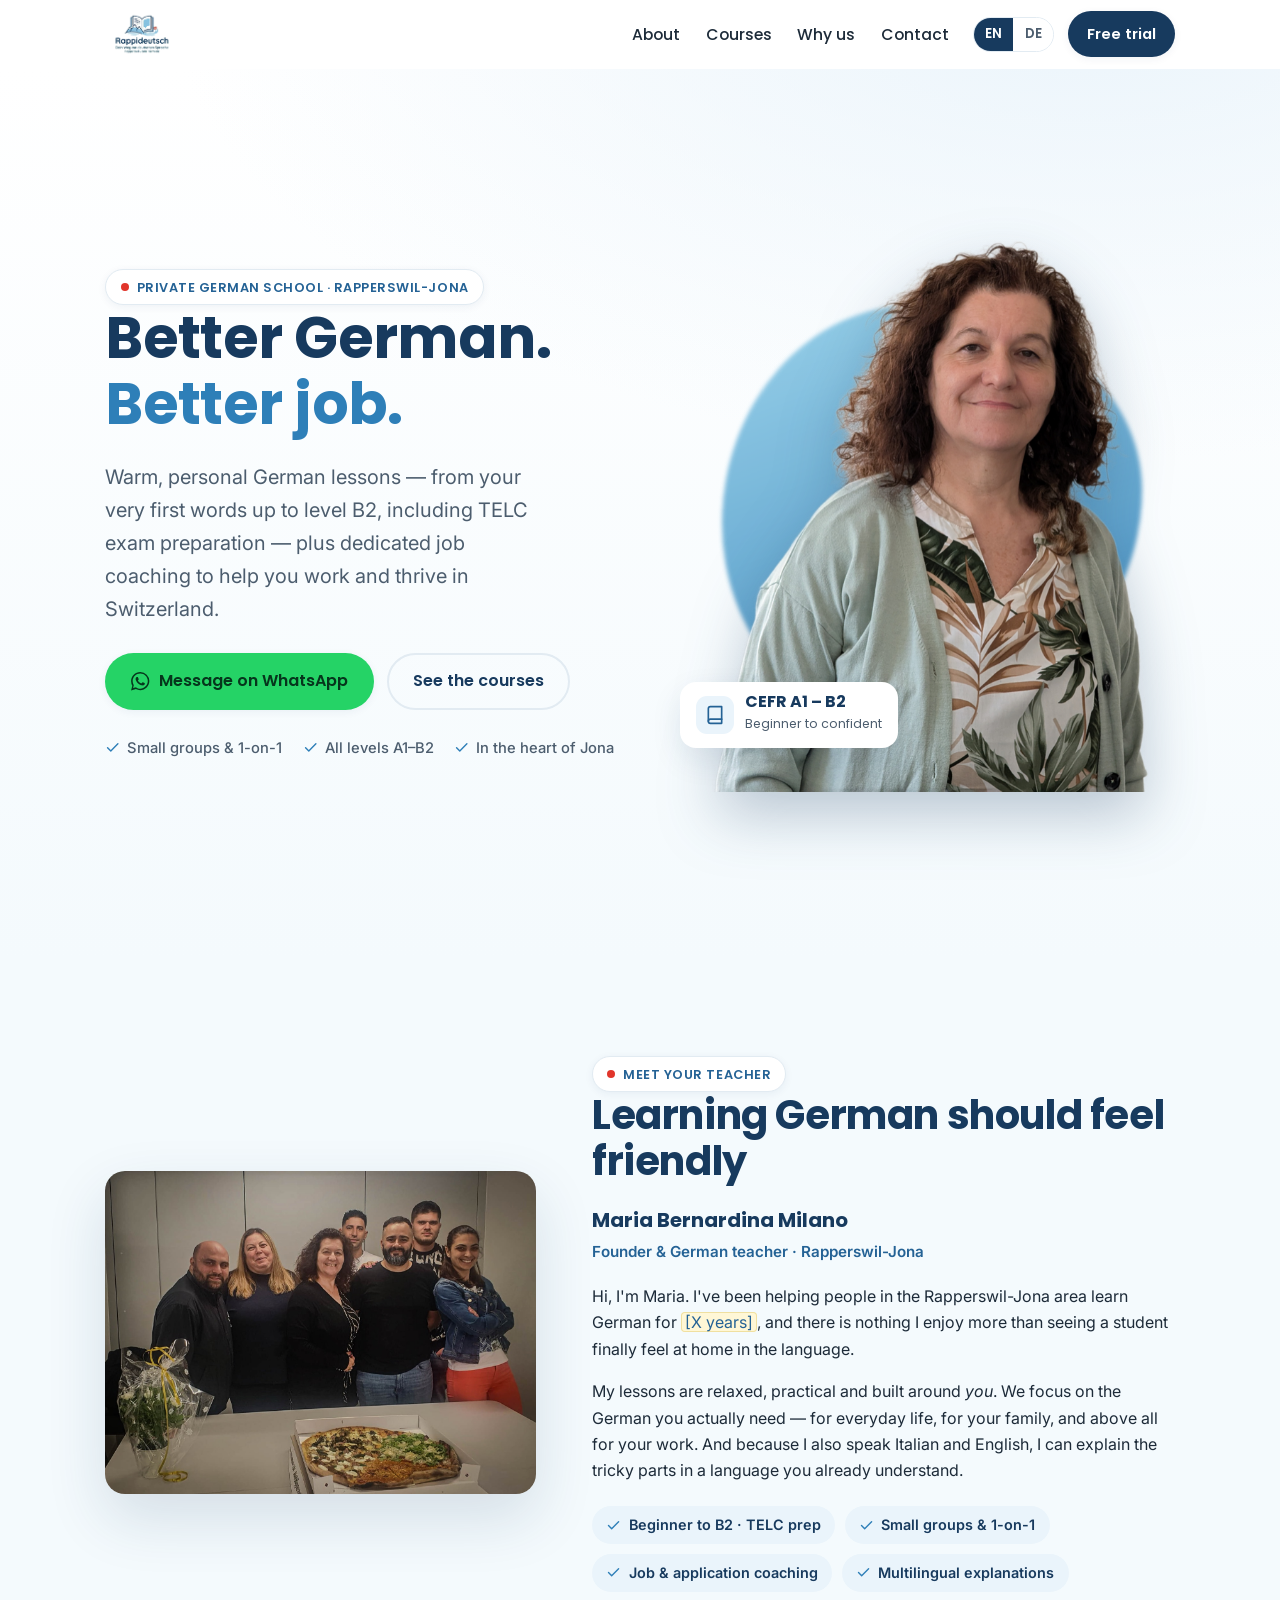
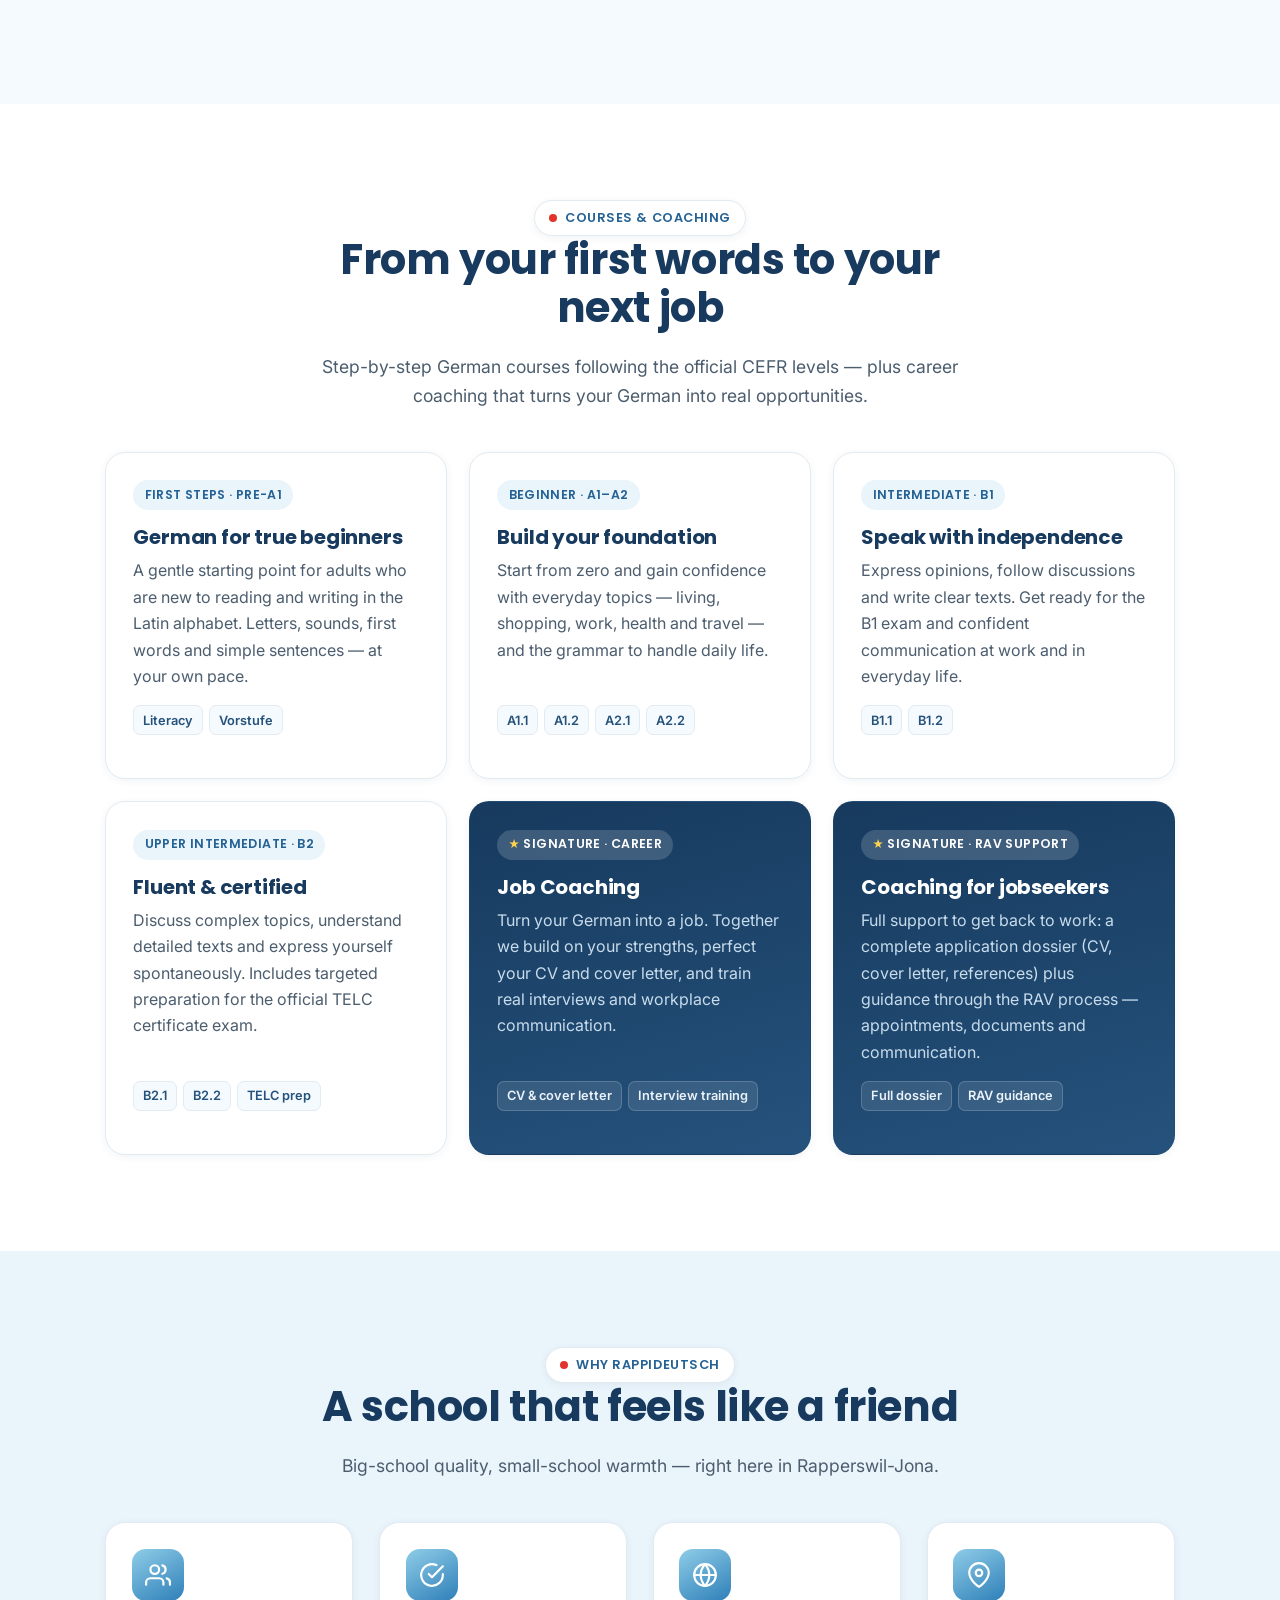
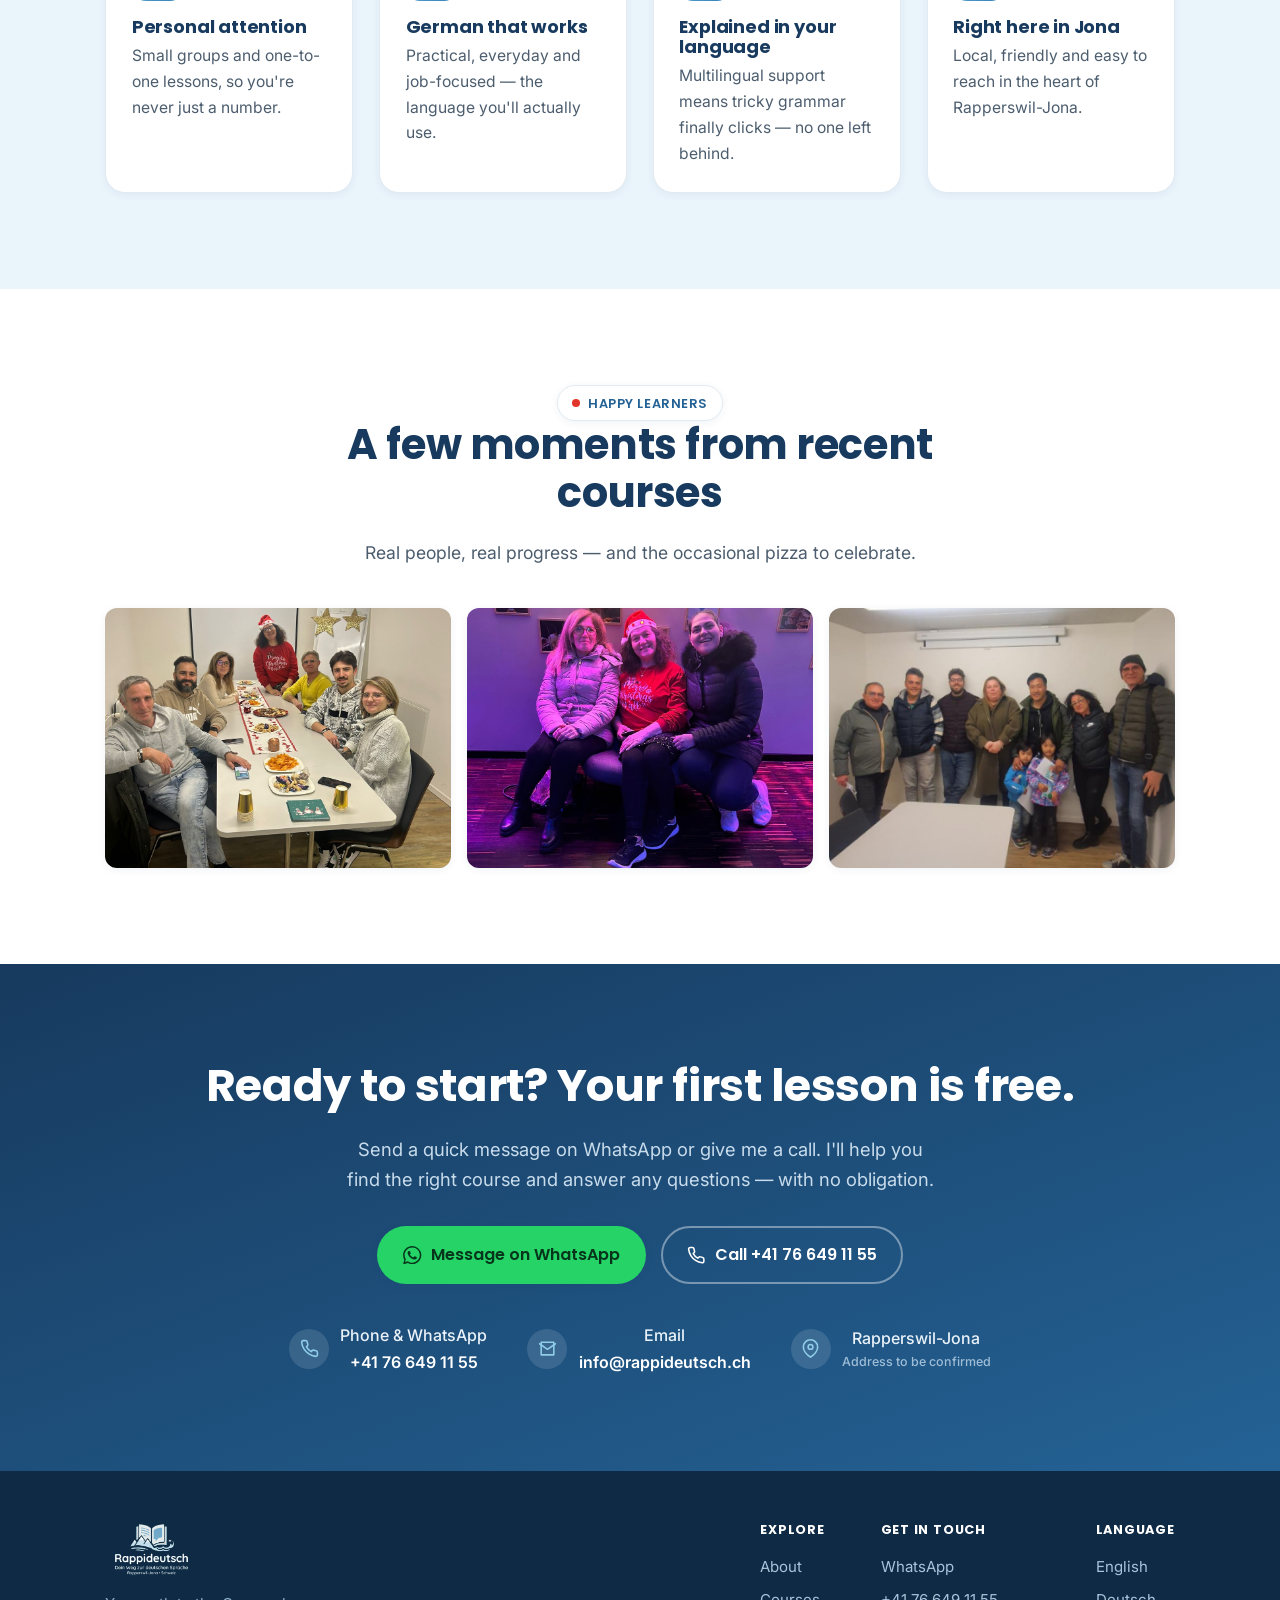
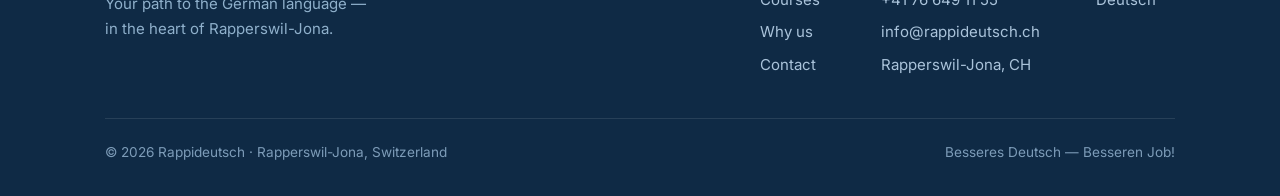
==== docs/index.html @ 3a6727c2 "Repoint to renamed repo: og:image + docs use rappideutsch path Repo renamed hydrantus/rappjdeutsch -" ====
<!DOCTYPE html>
<html lang="en">
<head>
  <meta charset="UTF-8" />
  <meta name="viewport" content="width=device-width, initial-scale=1.0" />
  <title>Rappideutsch — Private German School in Rapperswil-Jona</title>
  <meta name="description" content="Friendly, personal German lessons in Rapperswil-Jona, from beginner to B2 incl. TELC exam preparation — plus job coaching to help you work and thrive in Switzerland. Book a free trial lesson." />

  <link rel="icon" href="assets/img/favicon.svg" type="image/svg+xml" />
  <link rel="alternate" hreflang="en" href="./" />
  <link rel="alternate" hreflang="de" href="de/" />

  <!-- Open Graph -->
  <meta property="og:title" content="Rappideutsch — Private German School in Rapperswil-Jona" />
  <meta property="og:description" content="Better German. Better job. Friendly German lessons & job coaching in Rapperswil-Jona." />
  <meta property="og:image" content="https://hydrantus.github.io/rappideutsch/assets/img/logo-og.jpg" />
  <meta property="og:type" content="website" />

  <!-- Fonts -->
  <link rel="preconnect" href="https://fonts.googleapis.com" />
  <link rel="preconnect" href="https://fonts.gstatic.com" crossorigin />
  <link href="https://fonts.googleapis.com/css2?family=Poppins:wght@500;600;700&family=Inter:wght@400;500;600&display=swap" rel="stylesheet" />

  <link rel="stylesheet" href="assets/styles.css" />
</head>
<body>

  <!-- ============ HEADER ============ -->
  <header class="site-header">
    <nav class="nav wrap" aria-label="Main">
      <a class="brand" href="./" aria-label="Rappideutsch home">
        <img src="assets/img/logo.png" alt="Rappideutsch" />
      </a>

      <ul class="nav-links" id="nav-links">
        <li><a href="#about">About</a></li>
        <li><a href="#courses">Courses</a></li>
        <li><a href="#why">Why us</a></li>
        <li><a href="#contact">Contact</a></li>
      </ul>

      <div class="nav-actions">
        <div class="lang-switch" aria-label="Language">
          <a href="./" class="active" aria-current="page">EN</a>
          <a href="de/">DE</a>
        </div>
        <a class="btn btn-primary btn-sm nav-cta" href="https://wa.me/41766491155?text=Hello%20Maria%2C%20I%27d%20like%20to%20learn%20more%20about%20your%20German%20courses." target="_blank" rel="noopener">Free trial</a>
        <button class="nav-toggle" aria-label="Open menu" aria-expanded="false" aria-controls="nav-links">
          <span></span><span></span><span></span>
        </button>
      </div>
    </nav>
  </header>

  <main>
    <!-- ============ HERO ============ -->
    <section class="hero" id="top">
      <div class="wrap hero-grid">
        <div class="hero-copy">
          <span class="eyebrow"><span class="dot"></span> Private German School · Rapperswil-Jona</span>
          <h1>Better German.<br /><span class="accent">Better job.</span></h1>
          <p class="hero-lead">Warm, personal German lessons — from your very first words up to level B2, including TELC exam preparation — plus dedicated job coaching to help you work and thrive in Switzerland.</p>
          <div class="hero-cta">
            <a class="btn btn-whatsapp" href="https://wa.me/41766491155?text=Hello%20Maria%2C%20I%27d%20like%20to%20learn%20more%20about%20your%20German%20courses." target="_blank" rel="noopener">
              <svg viewBox="0 0 24 24" fill="currentColor" aria-hidden="true"><path d="M.057 24l1.687-6.163a11.867 11.867 0 01-1.587-5.946C.16 5.335 5.495 0 12.05 0a11.82 11.82 0 018.413 3.488 11.82 11.82 0 013.48 8.414c-.003 6.557-5.338 11.892-11.893 11.892a11.9 11.9 0 01-5.688-1.448L.057 24zm6.597-3.807c1.676.995 3.276 1.591 5.392 1.592 5.448 0 9.886-4.434 9.889-9.885.002-5.462-4.415-9.89-9.881-9.892-5.452 0-9.887 4.434-9.889 9.884a9.86 9.86 0 001.51 5.26l-.999 3.648 3.978-1.044zm11.387-5.464c-.074-.124-.272-.198-.57-.347-.297-.149-1.758-.868-2.031-.967-.272-.099-.47-.149-.669.149-.198.297-.768.967-.941 1.165-.173.198-.347.223-.644.074-.297-.149-1.255-.462-2.39-1.475-.883-.788-1.48-1.761-1.653-2.059-.173-.297-.018-.458.13-.606.134-.133.297-.347.446-.521.151-.172.2-.296.3-.495.099-.198.05-.372-.025-.521-.075-.148-.669-1.611-.916-2.206-.242-.579-.487-.501-.669-.51l-.57-.01c-.198 0-.52.074-.792.372s-1.04 1.017-1.04 2.479 1.065 2.876 1.213 3.074c.149.198 2.096 3.2 5.077 4.487.71.306 1.263.489 1.694.626.712.226 1.36.194 1.872.118.571-.085 1.758-.719 2.006-1.413.248-.695.248-1.29.173-1.414z"/></svg>
              Message on WhatsApp
            </a>
            <a class="btn btn-outline" href="#courses">See the courses</a>
          </div>
          <div class="hero-trust">
            <span><svg viewBox="0 0 24 24" fill="none" stroke="currentColor" stroke-width="2.2" stroke-linecap="round" stroke-linejoin="round"><path d="M20 6L9 17l-5-5"/></svg> Small groups &amp; 1-on-1</span>
            <span><svg viewBox="0 0 24 24" fill="none" stroke="currentColor" stroke-width="2.2" stroke-linecap="round" stroke-linejoin="round"><path d="M20 6L9 17l-5-5"/></svg> All levels A1–B2</span>
            <span><svg viewBox="0 0 24 24" fill="none" stroke="currentColor" stroke-width="2.2" stroke-linecap="round" stroke-linejoin="round"><path d="M20 6L9 17l-5-5"/></svg> In the heart of Jona</span>
          </div>
        </div>

        <div class="hero-visual">
          <div class="hero-blob" aria-hidden="true"></div>
          <img class="hero-photo" src="assets/img/teacher.png" alt="Maria, your German teacher at Rappideutsch" width="440" />
          <div class="hero-badge">
            <span class="badge-icon">
              <svg viewBox="0 0 24 24" fill="none" stroke="currentColor" stroke-width="2" stroke-linecap="round" stroke-linejoin="round"><path d="M4 19.5A2.5 2.5 0 016.5 17H20"/><path d="M6.5 2H20v20H6.5A2.5 2.5 0 014 19.5v-15A2.5 2.5 0 016.5 2z"/></svg>
            </span>
            <span>
              <b>CEFR A1 – B2</b>
              <small>Beginner to confident</small>
            </span>
          </div>
        </div>
      </div>
    </section>

    <!-- ============ ABOUT ============ -->
    <section class="section-tint" id="about">
      <div class="wrap about-grid">
        <div class="about-photo">
          <img src="assets/img/group2.jpg" alt="Maria with one of her recent German classes" loading="lazy" />
        </div>
        <div class="about-copy">
          <span class="eyebrow"><span class="dot"></span> Meet your teacher</span>
          <h2>Learning German should feel friendly</h2>
          <p class="teacher-name">Maria Bernardina Milano</p>
          <p class="teacher-role">Founder &amp; German teacher · Rapperswil-Jona</p>
          <p>Hi, I'm Maria. I've been helping people in the Rapperswil-Jona area learn German for <span class="placeholder">[X years]</span>, and there is nothing I enjoy more than seeing a student finally feel at home in the language.</p>
          <p>My lessons are relaxed, practical and built around <em>you</em>. We focus on the German you actually need — for everyday life, for your family, and above all for your work. And because I also speak Italian and English, I can explain the tricky parts in a language you already understand.</p>
          <ul class="chips">
            <li><svg viewBox="0 0 24 24" fill="none" stroke="currentColor" stroke-width="2.2" stroke-linecap="round" stroke-linejoin="round"><path d="M20 6L9 17l-5-5"/></svg> Beginner to B2 · TELC prep</li>
            <li><svg viewBox="0 0 24 24" fill="none" stroke="currentColor" stroke-width="2.2" stroke-linecap="round" stroke-linejoin="round"><path d="M20 6L9 17l-5-5"/></svg> Small groups &amp; 1-on-1</li>
            <li><svg viewBox="0 0 24 24" fill="none" stroke="currentColor" stroke-width="2.2" stroke-linecap="round" stroke-linejoin="round"><path d="M20 6L9 17l-5-5"/></svg> Job &amp; application coaching</li>
            <li><svg viewBox="0 0 24 24" fill="none" stroke="currentColor" stroke-width="2.2" stroke-linecap="round" stroke-linejoin="round"><path d="M20 6L9 17l-5-5"/></svg> Multilingual explanations</li>
          </ul>
        </div>
      </div>
    </section>

    <!-- ============ COURSES ============ -->
    <section id="courses">
      <div class="wrap">
        <div class="section-head center">
          <span class="eyebrow"><span class="dot"></span> Courses &amp; coaching</span>
          <h2>From your first words to your next job</h2>
          <p>Step-by-step German courses following the official CEFR levels — plus career coaching that turns your German into real opportunities.</p>
        </div>

        <div class="course-grid">
          <article class="course-card">
            <span class="level-tag">First steps · Pre-A1</span>
            <h3>German for true beginners</h3>
            <p>A gentle starting point for adults who are new to reading and writing in the Latin alphabet. Letters, sounds, first words and simple sentences — at your own pace.</p>
            <ul class="steps"><li>Literacy</li><li>Vorstufe</li></ul>
          </article>

          <article class="course-card">
            <span class="level-tag">Beginner · A1–A2</span>
            <h3>Build your foundation</h3>
            <p>Start from zero and gain confidence with everyday topics — living, shopping, work, health and travel — and the grammar to handle daily life.</p>
            <ul class="steps"><li>A1.1</li><li>A1.2</li><li>A2.1</li><li>A2.2</li></ul>
          </article>

          <article class="course-card">
            <span class="level-tag">Intermediate · B1</span>
            <h3>Speak with independence</h3>
            <p>Express opinions, follow discussions and write clear texts. Get ready for the B1 exam and confident communication at work and in everyday life.</p>
            <ul class="steps"><li>B1.1</li><li>B1.2</li></ul>
          </article>

          <article class="course-card">
            <span class="level-tag">Upper intermediate · B2</span>
            <h3>Fluent &amp; certified</h3>
            <p>Discuss complex topics, understand detailed texts and express yourself spontaneously. Includes targeted preparation for the official TELC certificate exam.</p>
            <ul class="steps"><li>B2.1</li><li>B2.2</li><li>TELC prep</li></ul>
          </article>

          <article class="course-card featured">
            <span class="level-tag"><span class="star">★</span> Signature · Career</span>
            <h3>Job Coaching</h3>
            <p>Turn your German into a job. Together we build on your strengths, perfect your CV and cover letter, and train real interviews and workplace communication.</p>
            <ul class="steps"><li>CV &amp; cover letter</li><li>Interview training</li></ul>
          </article>

          <article class="course-card featured">
            <span class="level-tag"><span class="star">★</span> Signature · RAV support</span>
            <h3>Coaching for jobseekers</h3>
            <p>Full support to get back to work: a complete application dossier (CV, cover letter, references) plus guidance through the RAV process — appointments, documents and communication.</p>
            <ul class="steps"><li>Full dossier</li><li>RAV guidance</li></ul>
          </article>
        </div>
      </div>
    </section>

    <!-- ============ WHY US ============ -->
    <section class="section-sky" id="why">
      <div class="wrap">
        <div class="section-head center">
          <span class="eyebrow"><span class="dot"></span> Why Rappideutsch</span>
          <h2>A school that feels like a friend</h2>
          <p>Big-school quality, small-school warmth — right here in Rapperswil-Jona.</p>
        </div>

        <div class="feature-grid">
          <div class="feature">
            <span class="ico"><svg viewBox="0 0 24 24" fill="none" stroke="currentColor" stroke-width="2" stroke-linecap="round" stroke-linejoin="round"><path d="M17 21v-2a4 4 0 00-4-4H5a4 4 0 00-4 4v2"/><circle cx="9" cy="7" r="4"/><path d="M23 21v-2a4 4 0 00-3-3.87M16 3.13a4 4 0 010 7.75"/></svg></span>
            <h3>Personal attention</h3>
            <p>Small groups and one-to-one lessons, so you're never just a number.</p>
          </div>
          <div class="feature">
            <span class="ico"><svg viewBox="0 0 24 24" fill="none" stroke="currentColor" stroke-width="2" stroke-linecap="round" stroke-linejoin="round"><path d="M22 11.08V12a10 10 0 11-5.93-9.14"/><path d="M22 4L12 14.01l-3-3"/></svg></span>
            <h3>German that works</h3>
            <p>Practical, everyday and job-focused — the language you'll actually use.</p>
          </div>
          <div class="feature">
            <span class="ico"><svg viewBox="0 0 24 24" fill="none" stroke="currentColor" stroke-width="2" stroke-linecap="round" stroke-linejoin="round"><circle cx="12" cy="12" r="10"/><path d="M2 12h20M12 2a15.3 15.3 0 014 10 15.3 15.3 0 01-4 10 15.3 15.3 0 01-4-10 15.3 15.3 0 014-10z"/></svg></span>
            <h3>Explained in your language</h3>
            <p>Multilingual support means tricky grammar finally clicks — no one left behind.</p>
          </div>
          <div class="feature">
            <span class="ico"><svg viewBox="0 0 24 24" fill="none" stroke="currentColor" stroke-width="2" stroke-linecap="round" stroke-linejoin="round"><path d="M21 10c0 7-9 13-9 13s-9-6-9-13a9 9 0 0118 0z"/><circle cx="12" cy="10" r="3"/></svg></span>
            <h3>Right here in Jona</h3>
            <p>Local, friendly and easy to reach in the heart of Rapperswil-Jona.</p>
          </div>
        </div>
      </div>
    </section>

    <!-- ============ GALLERY ============ -->
    <section id="gallery">
      <div class="wrap">
        <div class="section-head center">
          <span class="eyebrow"><span class="dot"></span> Happy learners</span>
          <h2>A few moments from recent courses</h2>
          <p>Real people, real progress — and the occasional pizza to celebrate.</p>
        </div>
        <div class="gallery">
          <figure><img src="assets/img/group4.jpg" alt="A German class celebrating together" loading="lazy" /></figure>
          <figure><img src="assets/img/group3.jpg" alt="Students during a German course" loading="lazy" /></figure>
          <figure><img src="assets/img/group1.jpg" alt="A Rappideutsch learner group" loading="lazy" /></figure>
        </div>
      </div>
    </section>

    <!-- ============ CONTACT / CTA ============ -->
    <section class="cta" id="contact">
      <div class="wrap">
        <h2>Ready to start? Your first lesson is free.</h2>
        <p class="cta-lead">Send a quick message on WhatsApp or give me a call. I'll help you find the right course and answer any questions — with no obligation.</p>
        <div class="cta-buttons">
          <a class="btn btn-whatsapp" href="https://wa.me/41766491155?text=Hello%20Maria%2C%20I%27d%20like%20to%20book%20a%20free%20trial%20German%20lesson." target="_blank" rel="noopener">
            <svg viewBox="0 0 24 24" fill="currentColor" aria-hidden="true"><path d="M.057 24l1.687-6.163a11.867 11.867 0 01-1.587-5.946C.16 5.335 5.495 0 12.05 0a11.82 11.82 0 018.413 3.488 11.82 11.82 0 013.48 8.414c-.003 6.557-5.338 11.892-11.893 11.892a11.9 11.9 0 01-5.688-1.448L.057 24zm6.597-3.807c1.676.995 3.276 1.591 5.392 1.592 5.448 0 9.886-4.434 9.889-9.885.002-5.462-4.415-9.89-9.881-9.892-5.452 0-9.887 4.434-9.889 9.884a9.86 9.86 0 001.51 5.26l-.999 3.648 3.978-1.044zm11.387-5.464c-.074-.124-.272-.198-.57-.347-.297-.149-1.758-.868-2.031-.967-.272-.099-.47-.149-.669.149-.198.297-.768.967-.941 1.165-.173.198-.347.223-.644.074-.297-.149-1.255-.462-2.39-1.475-.883-.788-1.48-1.761-1.653-2.059-.173-.297-.018-.458.13-.606.134-.133.297-.347.446-.521.151-.172.2-.296.3-.495.099-.198.05-.372-.025-.521-.075-.148-.669-1.611-.916-2.206-.242-.579-.487-.501-.669-.51l-.57-.01c-.198 0-.52.074-.792.372s-1.04 1.017-1.04 2.479 1.065 2.876 1.213 3.074c.149.198 2.096 3.2 5.077 4.487.71.306 1.263.489 1.694.626.712.226 1.36.194 1.872.118.571-.085 1.758-.719 2.006-1.413.248-.695.248-1.29.173-1.414z"/></svg>
            Message on WhatsApp
          </a>
          <a class="btn btn-outline" href="tel:+41766491155">
            <svg viewBox="0 0 24 24" fill="none" stroke="currentColor" stroke-width="2" stroke-linecap="round" stroke-linejoin="round" aria-hidden="true"><path d="M22 16.92v3a2 2 0 01-2.18 2 19.79 19.79 0 01-8.63-3.07 19.5 19.5 0 01-6-6 19.79 19.79 0 01-3.07-8.67A2 2 0 014.11 2h3a2 2 0 012 1.72c.127.96.36 1.903.7 2.81a2 2 0 01-.45 2.11L8.09 9.91a16 16 0 006 6l1.27-1.27a2 2 0 012.11-.45c.907.34 1.85.573 2.81.7A2 2 0 0122 16.92z"/></svg>
            Call +41 76 649 11 55
          </a>
        </div>
        <div class="contact-info">
          <span class="item">
            <span class="ico-c"><svg viewBox="0 0 24 24" fill="none" stroke="currentColor" stroke-width="2" stroke-linecap="round" stroke-linejoin="round"><path d="M22 16.92v3a2 2 0 01-2.18 2 19.79 19.79 0 01-8.63-3.07 19.5 19.5 0 01-6-6 19.79 19.79 0 01-3.07-8.67A2 2 0 014.11 2h3a2 2 0 012 1.72c.127.96.36 1.903.7 2.81a2 2 0 01-.45 2.11L8.09 9.91a16 16 0 006 6l1.27-1.27a2 2 0 012.11-.45c.907.34 1.85.573 2.81.7A2 2 0 0122 16.92z"/></svg></span>
            <span>Phone &amp; WhatsApp<br /><a href="tel:+41766491155">+41 76 649 11 55</a></span>
          </span>
          <span class="item">
            <span class="ico-c"><svg viewBox="0 0 24 24" fill="none" stroke="currentColor" stroke-width="2" stroke-linecap="round" stroke-linejoin="round"><path d="M4 4h16v16H4z"/><path d="M22 6l-10 7L2 6"/></svg></span>
            <span>Email<br /><a href="mailto:info@rappideutsch.ch">info@rappideutsch.ch</a></span>
          </span>
          <span class="item">
            <span class="ico-c"><svg viewBox="0 0 24 24" fill="none" stroke="currentColor" stroke-width="2" stroke-linecap="round" stroke-linejoin="round"><path d="M21 10c0 7-9 13-9 13s-9-6-9-13a9 9 0 0118 0z"/><circle cx="12" cy="10" r="3"/></svg></span>
            <span>Rapperswil-Jona<br /><small>Address to be confirmed</small></span>
          </span>
        </div>
      </div>
    </section>
  </main>

  <!-- ============ FOOTER ============ -->
  <footer class="site-footer">
    <div class="wrap">
      <div class="footer-top">
        <div class="footer-brand">
          <img src="assets/img/logo-dark.png" alt="Rappideutsch" />
          <p>Your path to the German language — in the heart of Rapperswil-Jona.</p>
        </div>
        <div class="footer-cols">
          <div>
            <h4>Explore</h4>
            <ul>
              <li><a href="#about">About</a></li>
              <li><a href="#courses">Courses</a></li>
              <li><a href="#why">Why us</a></li>
              <li><a href="#contact">Contact</a></li>
            </ul>
          </div>
          <div>
            <h4>Get in touch</h4>
            <ul>
              <li><a href="https://wa.me/41766491155" target="_blank" rel="noopener">WhatsApp</a></li>
              <li><a href="tel:+41766491155">+41 76 649 11 55</a></li>
              <li><a href="mailto:info@rappideutsch.ch">info@rappideutsch.ch</a></li>
              <li>Rapperswil-Jona, CH</li>
            </ul>
          </div>
          <div>
            <h4>Language</h4>
            <ul>
              <li><a href="./">English</a></li>
              <li><a href="de/">Deutsch</a></li>
            </ul>
          </div>
        </div>
      </div>
      <div class="footer-bottom">
        <span>© 2026 Rappideutsch · Rapperswil-Jona, Switzerland</span>
        <span>Besseres Deutsch — Besseren Job!</span>
      </div>
    </div>
  </footer>

  <script src="assets/app.js"></script>
</body>
</html>
---- docs/assets/styles.css ----
/* ============================================================
   Rappideutsch — prototype stylesheet
   All brand colours live in :root so they are easy to tweak
   while iterating on look & feel.
   ============================================================ */

:root {
  /* Brand palette (pulled from the logo) */
  --navy:        #173a5e;
  --navy-soft:   #25527c;
  --blue:        #2e7fb8;
  --blue-dark:   #246295;
  --sky:         #8fcde8;
  --sky-soft:    #eaf4fb;
  --sky-tint:    #f4fafd;
  --red:         #e1352b;   /* Swiss-red accent, used sparingly */
  --whatsapp:    #25d366;
  --whatsapp-dk: #1da851;

  --ink:         #1d2b39;   /* body text */
  --ink-soft:    #4c5d6e;   /* muted text */
  --line:        #e2ebf2;
  --white:       #ffffff;

  --shadow-sm: 0 2px 8px rgba(23, 58, 94, .06);
  --shadow-md: 0 12px 30px rgba(23, 58, 94, .10);
  --shadow-lg: 0 24px 60px rgba(23, 58, 94, .14);

  --radius:    20px;
  --radius-sm: 12px;
  --maxw:      1140px;

  --font-head: "Poppins", system-ui, -apple-system, "Segoe UI", sans-serif;
  --font-body: "Inter", system-ui, -apple-system, "Segoe UI", Roboto, sans-serif;
}

/* ---------- Reset / base ---------- */
*, *::before, *::after { box-sizing: border-box; }

html { scroll-behavior: smooth; scroll-padding-top: 90px; }

body {
  margin: 0;
  font-family: var(--font-body);
  color: var(--ink);
  background: var(--white);
  line-height: 1.65;
  -webkit-font-smoothing: antialiased;
  text-rendering: optimizeLegibility;
}

img { max-width: 100%; display: block; }

a { color: var(--blue-dark); text-decoration: none; }
a:hover { color: var(--navy); }

h1, h2, h3 {
  font-family: var(--font-head);
  color: var(--navy);
  line-height: 1.15;
  margin: 0 0 .5em;
  font-weight: 700;
  letter-spacing: -0.01em;
}

p { margin: 0 0 1rem; }

.wrap {
  width: 100%;
  max-width: var(--maxw);
  margin-inline: auto;
  padding-inline: clamp(1.1rem, 4vw, 2.2rem);
}

section { padding: clamp(3.5rem, 8vw, 6rem) 0; }

.section-tint  { background: var(--sky-tint); }
.section-sky   { background: var(--sky-soft); }

.eyebrow {
  display: inline-flex;
  align-items: center;
  gap: .5rem;
  font-family: var(--font-head);
  font-weight: 600;
  font-size: .8rem;
  letter-spacing: .04em;
  text-transform: uppercase;
  color: var(--blue-dark);
  background: var(--white);
  border: 1px solid var(--line);
  padding: .4rem .9rem;
  border-radius: 999px;
  box-shadow: var(--shadow-sm);
}
.eyebrow .dot { width: 8px; height: 8px; border-radius: 50%; background: var(--red); }

.section-head { max-width: 640px; margin-bottom: 2.6rem; }
.section-head.center { margin-inline: auto; text-align: center; }
.section-head h2 { font-size: clamp(1.8rem, 4vw, 2.6rem); }
.section-head p  { color: var(--ink-soft); font-size: 1.1rem; margin-bottom: 0; }

/* ---------- Buttons ---------- */
.btn {
  display: inline-flex;
  align-items: center;
  justify-content: center;
  gap: .6rem;
  font-family: var(--font-head);
  font-weight: 600;
  font-size: 1rem;
  padding: .85rem 1.5rem;
  border-radius: 999px;
  border: 2px solid transparent;
  cursor: pointer;
  transition: transform .15s ease, box-shadow .15s ease, background .15s ease, color .15s ease;
  white-space: nowrap;
}
.btn:hover { transform: translateY(-2px); }
.btn svg { width: 1.15em; height: 1.15em; }

.btn-primary { background: var(--navy); color: #fff; box-shadow: var(--shadow-sm); }
.btn-primary:hover { background: var(--navy-soft); color: #fff; box-shadow: var(--shadow-md); }

.btn-whatsapp { background: var(--whatsapp); color: #06351c; box-shadow: var(--shadow-sm); }
.btn-whatsapp:hover { background: var(--whatsapp-dk); color: #fff; box-shadow: var(--shadow-md); }

.btn-outline { background: transparent; color: var(--navy); border-color: var(--line); }
.btn-outline:hover { border-color: var(--blue); color: var(--blue-dark); background: var(--white); }

.btn-sm { padding: .55rem 1.05rem; font-size: .92rem; }

/* ---------- Header ---------- */
.site-header {
  position: sticky;
  top: 0;
  z-index: 50;
  background: rgba(255, 255, 255, .82);
  backdrop-filter: saturate(160%) blur(12px);
  -webkit-backdrop-filter: saturate(160%) blur(12px);
  border-bottom: 1px solid transparent;
  transition: border-color .2s ease, box-shadow .2s ease;
}
.site-header.scrolled { border-bottom-color: var(--line); box-shadow: var(--shadow-sm); }

.nav {
  display: flex;
  align-items: center;
  gap: 1.5rem;
  padding-block: .7rem;
}
.brand { display: flex; align-items: center; gap: .6rem; margin-right: auto; }
.brand img { height: 46px; width: auto; }

.nav-links {
  display: flex;
  align-items: center;
  gap: 1.6rem;
  list-style: none;
  margin: 0;
  padding: 0;
}
.nav-links a {
  font-family: var(--font-head);
  font-weight: 500;
  font-size: .98rem;
  color: var(--ink);
  padding: .3rem 0;
  position: relative;
}
.nav-links a::after {
  content: "";
  position: absolute;
  left: 0; bottom: -2px;
  width: 0; height: 2px;
  background: var(--blue);
  transition: width .2s ease;
}
.nav-links a:hover { color: var(--navy); }
.nav-links a:hover::after { width: 100%; }

.nav-actions { display: flex; align-items: center; gap: .9rem; }

/* language switcher */
.lang-switch {
  display: inline-flex;
  border: 1px solid var(--line);
  border-radius: 999px;
  overflow: hidden;
  font-family: var(--font-head);
  font-weight: 600;
  font-size: .82rem;
}
.lang-switch a {
  padding: .35rem .7rem;
  color: var(--ink-soft);
  background: var(--white);
}
.lang-switch a.active { background: var(--navy); color: #fff; }
.lang-switch a:not(.active):hover { background: var(--sky-soft); color: var(--navy); }

/* hamburger */
.nav-toggle {
  display: none;
  background: none;
  border: 0;
  cursor: pointer;
  padding: .4rem;
}
.nav-toggle span {
  display: block;
  width: 24px; height: 2px;
  background: var(--navy);
  margin: 5px 0;
  border-radius: 2px;
  transition: transform .2s ease, opacity .2s ease;
}

/* ---------- Hero ---------- */
.hero {
  position: relative;
  overflow: hidden;
  background:
    radial-gradient(120% 90% at 85% -10%, var(--sky-soft) 0%, rgba(234,244,251,0) 60%),
    linear-gradient(180deg, #fff 0%, var(--sky-tint) 100%);
}
.hero-grid {
  display: grid;
  grid-template-columns: 1.05fr .95fr;
  gap: clamp(1.5rem, 4vw, 3rem);
  align-items: center;
  padding-block: clamp(2.5rem, 6vw, 4.5rem);
}
.hero-copy h1 {
  font-size: clamp(2.3rem, 5.4vw, 3.6rem);
  margin-bottom: .4em;
}
.hero-copy h1 .accent { color: var(--blue); }
.hero-lead {
  font-size: clamp(1.05rem, 2vw, 1.25rem);
  color: var(--ink-soft);
  max-width: 33ch;
  margin-bottom: 1.7rem;
}
.hero-cta { display: flex; flex-wrap: wrap; gap: .8rem; margin-bottom: 1.6rem; }
.hero-trust {
  display: flex;
  flex-wrap: wrap;
  gap: .5rem 1.3rem;
  font-size: .92rem;
  color: var(--ink-soft);
  font-weight: 500;
}
.hero-trust span { display: inline-flex; align-items: center; gap: .4rem; }
.hero-trust svg { width: 1.05em; height: 1.05em; color: var(--blue); }

/* hero image with decorative blob + floating badge */
.hero-visual { position: relative; display: flex; justify-content: center; }
.hero-blob {
  position: absolute;
  inset: 0;
  margin: auto;
  width: min(420px, 90%);
  aspect-ratio: 1 / 1;
  background: linear-gradient(160deg, var(--sky) 0%, var(--blue) 100%);
  border-radius: 46% 54% 58% 42% / 52% 44% 56% 48%;
  filter: blur(2px);
  opacity: .9;
  z-index: 0;
}
.hero-photo {
  position: relative;
  z-index: 1;
  width: min(440px, 100%);
  height: auto;
  filter: drop-shadow(0 22px 30px rgba(23,58,94,.28));
}
.hero-badge {
  position: absolute;
  z-index: 2;
  bottom: 8%;
  left: -2%;
  background: #fff;
  border-radius: 16px;
  padding: .7rem 1rem;
  box-shadow: var(--shadow-md);
  display: flex;
  align-items: center;
  gap: .7rem;
  font-family: var(--font-head);
}
.hero-badge .badge-icon {
  width: 38px; height: 38px;
  border-radius: 11px;
  background: var(--sky-soft);
  color: var(--blue-dark);
  display: grid; place-items: center;
}
.hero-badge .badge-icon svg { width: 20px; height: 20px; }
.hero-badge b { color: var(--navy); font-size: 1rem; display: block; line-height: 1.1; }
.hero-badge small { color: var(--ink-soft); font-size: .78rem; }

/* ---------- About ---------- */
.about-grid {
  display: grid;
  grid-template-columns: .85fr 1.15fr;
  gap: clamp(1.8rem, 5vw, 3.5rem);
  align-items: center;
}
.about-photo {
  position: relative;
  border-radius: var(--radius);
  overflow: hidden;
  box-shadow: var(--shadow-lg);
  aspect-ratio: 4 / 3;
}
.about-photo img { width: 100%; height: 100%; object-fit: cover; }
.about-copy h2 { font-size: clamp(1.8rem, 4vw, 2.5rem); }
.teacher-name { font-family: var(--font-head); font-weight: 700; font-size: 1.25rem; color: var(--navy); margin-bottom: .1rem; }
.teacher-role { color: var(--blue-dark); font-weight: 600; font-size: .95rem; margin-bottom: 1.2rem; }
.placeholder { color: var(--blue-dark); background: #fff7d6; border-radius: 4px; padding: 0 .25em; box-shadow: inset 0 0 0 1px #f0e0a0; }

.chips { display: flex; flex-wrap: wrap; gap: .6rem; margin-top: 1.4rem; padding: 0; list-style: none; }
.chips li {
  display: inline-flex;
  align-items: center;
  gap: .45rem;
  background: var(--sky-soft);
  color: var(--navy);
  font-weight: 600;
  font-size: .9rem;
  padding: .45rem .9rem;
  border-radius: 999px;
}
.chips svg { width: 1.05em; height: 1.05em; color: var(--blue); }

/* ---------- Courses ---------- */
.course-grid {
  display: grid;
  grid-template-columns: repeat(auto-fit, minmax(280px, 1fr));
  gap: 1.4rem;
}
.course-card {
  background: #fff;
  border: 1px solid var(--line);
  border-radius: var(--radius);
  padding: 1.7rem;
  box-shadow: var(--shadow-sm);
  transition: transform .18s ease, box-shadow .18s ease, border-color .18s ease;
  display: flex;
  flex-direction: column;
}
.course-card:hover { transform: translateY(-4px); box-shadow: var(--shadow-md); }
.course-card .level-tag {
  align-self: flex-start;
  font-family: var(--font-head);
  font-weight: 600;
  font-size: .78rem;
  letter-spacing: .03em;
  text-transform: uppercase;
  color: var(--blue-dark);
  background: var(--sky-soft);
  padding: .3rem .7rem;
  border-radius: 999px;
  margin-bottom: 1rem;
}
.course-card h3 { font-size: 1.25rem; margin-bottom: .5rem; }
.course-card p { color: var(--ink-soft); margin-bottom: 1rem; }
.course-card .steps {
  margin-top: auto;
  display: flex;
  flex-wrap: wrap;
  gap: .4rem;
  list-style: none;
  padding: 0;
}
.course-card .steps li {
  font-size: .8rem;
  font-weight: 600;
  color: var(--navy-soft);
  background: var(--sky-tint);
  border: 1px solid var(--line);
  padding: .2rem .55rem;
  border-radius: 7px;
}

/* highlighted (signature) cards */
.course-card.featured {
  background: linear-gradient(165deg, var(--navy) 0%, var(--navy-soft) 100%);
  border-color: transparent;
  color: #eaf2f9;
}
.course-card.featured h3 { color: #fff; }
.course-card.featured p { color: #c8dcec; }
.course-card.featured .level-tag { background: rgba(255,255,255,.16); color: #fff; }
.course-card.featured .steps li { background: rgba(255,255,255,.10); border-color: rgba(255,255,255,.18); color: #eaf2f9; }
.course-card.featured .level-tag .star { color: #ffd24d; }

/* ---------- Why us ---------- */
.feature-grid {
  display: grid;
  grid-template-columns: repeat(auto-fit, minmax(230px, 1fr));
  gap: 1.6rem;
}
.feature {
  background: #fff;
  border-radius: var(--radius);
  padding: 1.6rem;
  box-shadow: var(--shadow-sm);
  border: 1px solid var(--line);
}
.feature .ico {
  width: 52px; height: 52px;
  border-radius: 14px;
  background: linear-gradient(150deg, var(--sky) 0%, var(--blue) 100%);
  color: #fff;
  display: grid; place-items: center;
  margin-bottom: 1rem;
}
.feature .ico svg { width: 26px; height: 26px; }
.feature h3 { font-size: 1.12rem; margin-bottom: .35rem; }
.feature p { color: var(--ink-soft); margin: 0; font-size: .98rem; }

/* ---------- Gallery ---------- */
.gallery {
  display: grid;
  grid-template-columns: repeat(auto-fit, minmax(220px, 1fr));
  gap: 1rem;
}
.gallery figure {
  margin: 0;
  border-radius: var(--radius-sm);
  overflow: hidden;
  box-shadow: var(--shadow-sm);
  aspect-ratio: 4 / 3;
}
.gallery img {
  width: 100%; height: 100%;
  object-fit: cover;
  transition: transform .3s ease;
}
.gallery figure:hover img { transform: scale(1.05); }

/* ---------- Contact / CTA ---------- */
.cta {
  background: linear-gradient(160deg, var(--navy) 0%, var(--blue-dark) 100%);
  color: #eaf2f9;
}
.cta .wrap { text-align: center; }
.cta h2 { color: #fff; font-size: clamp(1.9rem, 4.5vw, 2.8rem); }
.cta-lead { color: #c8dcec; font-size: 1.15rem; max-width: 50ch; margin: 0 auto 2rem; }
.cta-buttons { display: flex; flex-wrap: wrap; gap: .9rem; justify-content: center; margin-bottom: 2.4rem; }
.cta .btn-outline { color: #fff; border-color: rgba(255,255,255,.4); }
.cta .btn-outline:hover { background: rgba(255,255,255,.12); color: #fff; border-color: #fff; }

.contact-info {
  display: flex;
  flex-wrap: wrap;
  justify-content: center;
  gap: 1.2rem 2.5rem;
}
.contact-info .item { display: inline-flex; align-items: center; gap: .7rem; font-weight: 500; }
.contact-info .item a { color: #fff; font-weight: 600; }
.contact-info .ico-c {
  width: 40px; height: 40px;
  border-radius: 50%;
  background: rgba(255,255,255,.12);
  display: grid; place-items: center;
}
.contact-info .ico-c svg { width: 19px; height: 19px; color: var(--sky); }
.contact-info .item small { display: block; color: #9fbdd6; font-weight: 500; font-size: .78rem; }

/* ---------- Footer ---------- */
.site-footer {
  background: #0f2a45;
  color: #aac3da;
  padding: 3rem 0 2rem;
  font-size: .94rem;
}
.footer-top {
  display: flex;
  flex-wrap: wrap;
  justify-content: space-between;
  gap: 2rem;
  align-items: flex-start;
  margin-bottom: 2rem;
}
.footer-brand img { height: 60px; width: auto; }
.footer-brand p { margin: .8rem 0 0; max-width: 30ch; color: #8fb0cb; }
.footer-cols { display: flex; gap: 3.5rem; flex-wrap: wrap; }
.footer-cols h4 {
  font-family: var(--font-head);
  color: #fff;
  font-size: .8rem;
  letter-spacing: .06em;
  text-transform: uppercase;
  margin: 0 0 .9rem;
}
.footer-cols ul { list-style: none; margin: 0; padding: 0; }
.footer-cols li { margin-bottom: .5rem; }
.footer-cols a { color: #aac3da; }
.footer-cols a:hover { color: #fff; }
.footer-bottom {
  border-top: 1px solid rgba(255,255,255,.10);
  padding-top: 1.4rem;
  display: flex;
  flex-wrap: wrap;
  justify-content: space-between;
  gap: .6rem;
  color: #7d9cb8;
  font-size: .85rem;
}

/* ---------- Responsive ---------- */
@media (max-width: 860px) {
  .nav-toggle { display: block; }
  .nav-links {
    position: absolute;
    top: 100%; left: 0; right: 0;
    flex-direction: column;
    align-items: flex-start;
    gap: .2rem;
    background: #fff;
    border-bottom: 1px solid var(--line);
    box-shadow: var(--shadow-md);
    padding: .8rem clamp(1.1rem, 4vw, 2.2rem) 1.2rem;
    display: none;
  }
  .nav-links.open { display: flex; }
  .nav-links a { width: 100%; padding: .65rem 0; }
  .nav-links a::after { display: none; }

  .hero-grid { grid-template-columns: 1fr; text-align: center; }
  .hero-copy { order: 2; }
  .hero-visual { order: 1; }
  .hero-lead { margin-inline: auto; }
  .hero-cta, .hero-trust { justify-content: center; }
  .hero-photo { width: min(320px, 80%); }
  .hero-blob { width: min(320px, 78%); }

  .about-grid { grid-template-columns: 1fr; }
  .about-photo { order: 2; max-width: 460px; margin-inline: auto; }
}

@media (max-width: 480px) {
  .nav-actions .nav-cta { display: none; }
}

@media (prefers-reduced-motion: reduce) {
  html { scroll-behavior: auto; }
  * { transition: none !important; }
}
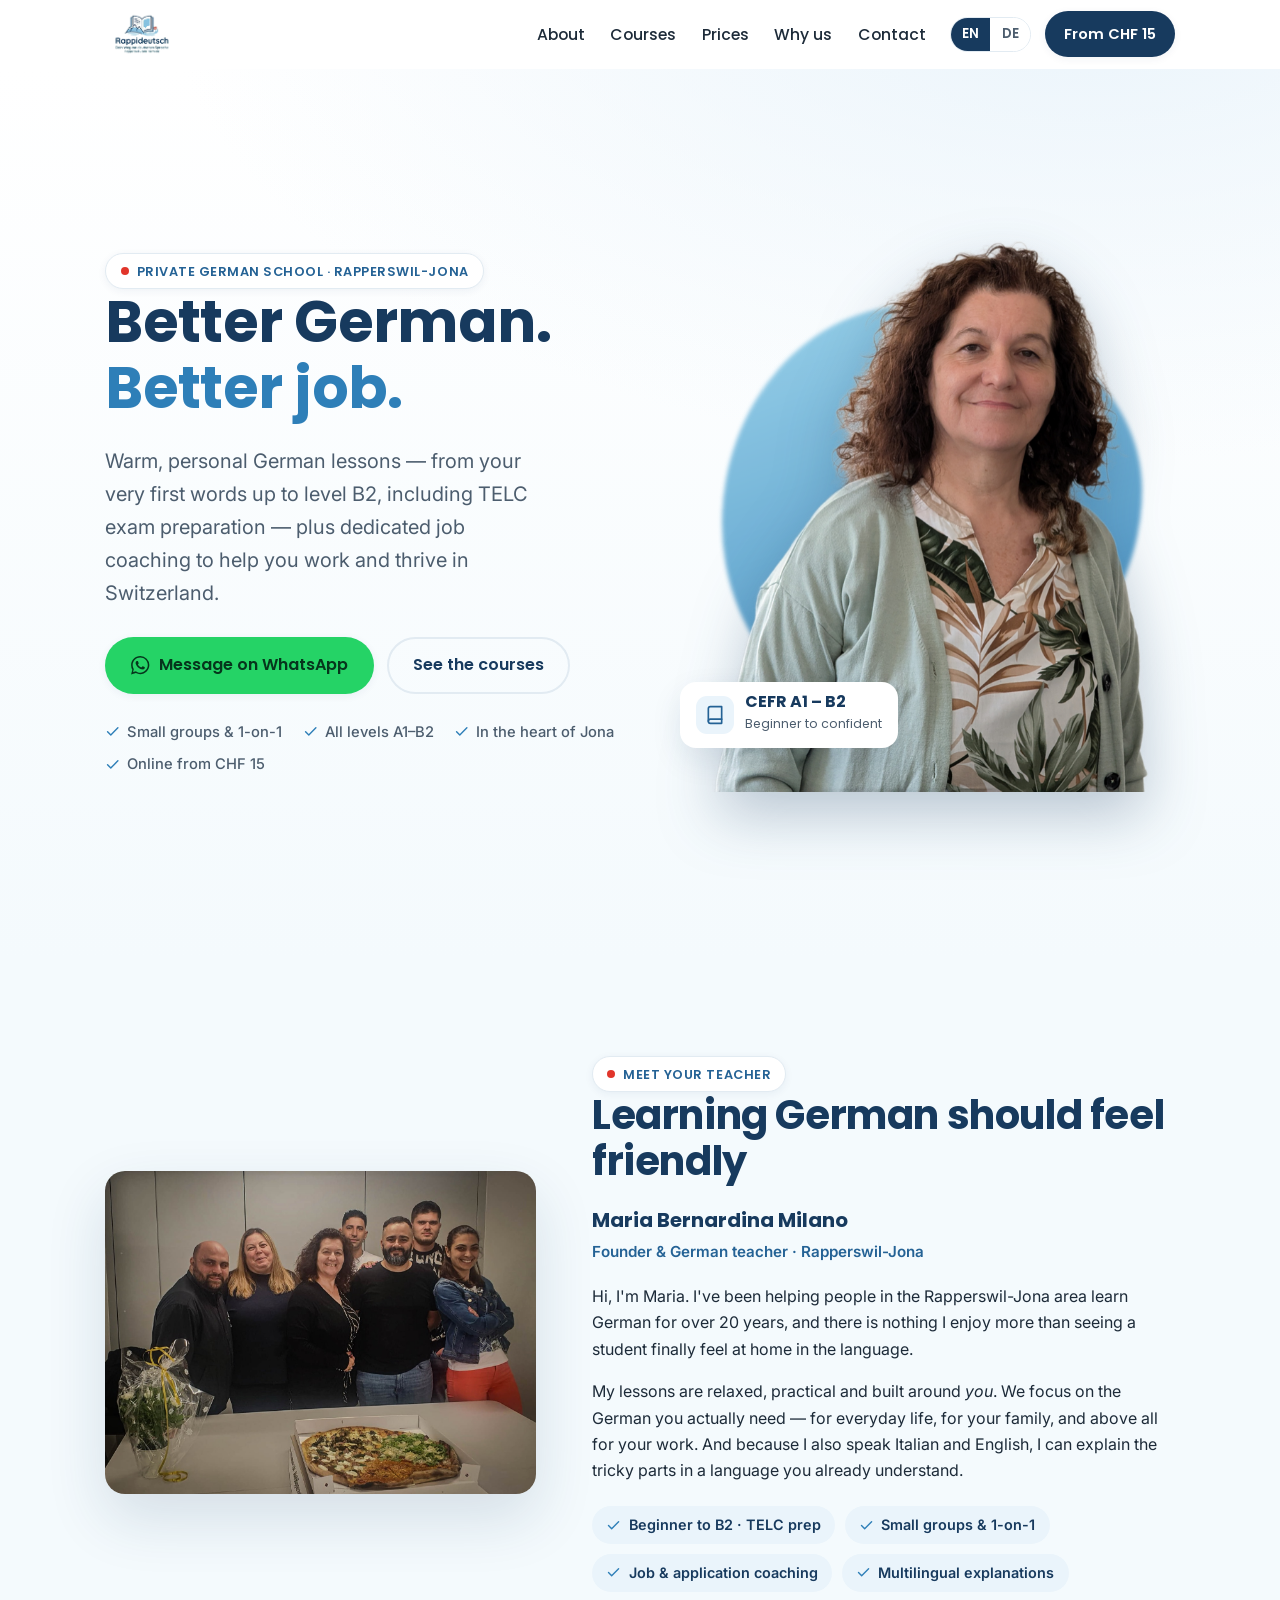
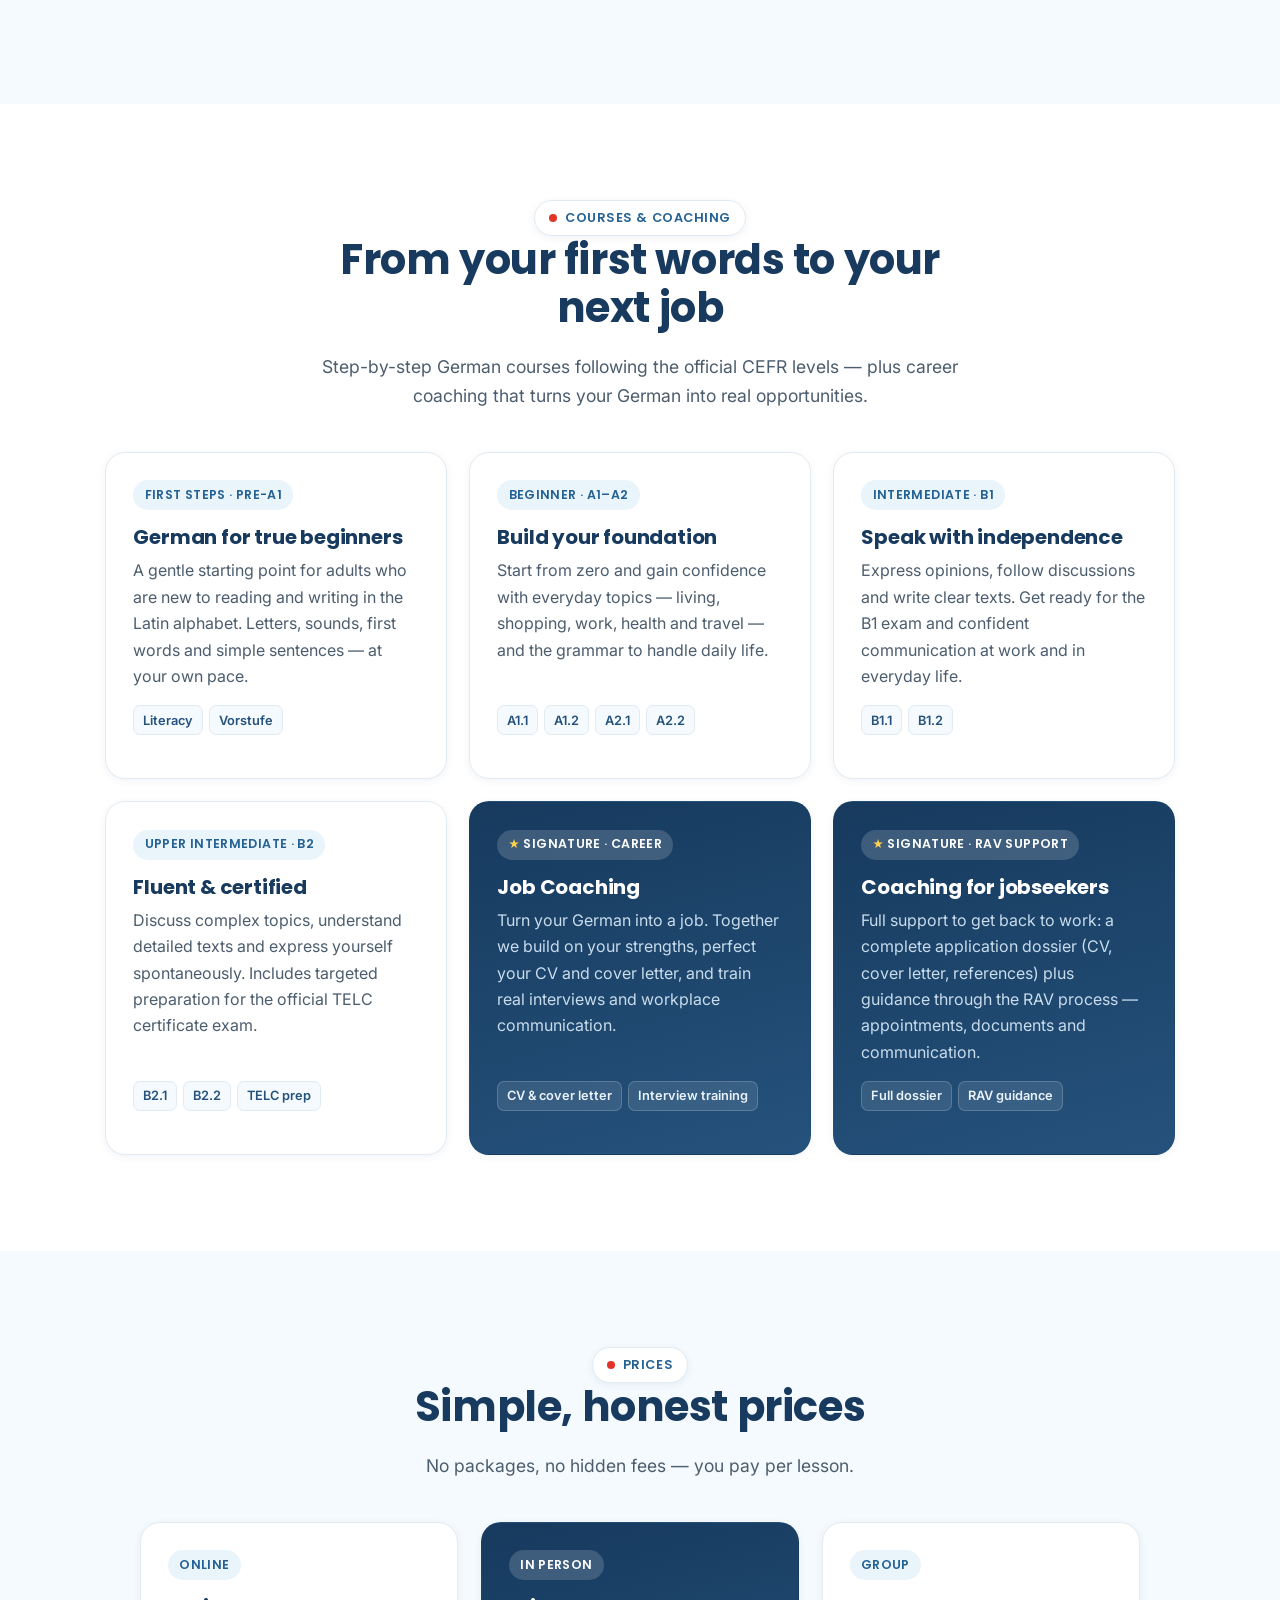
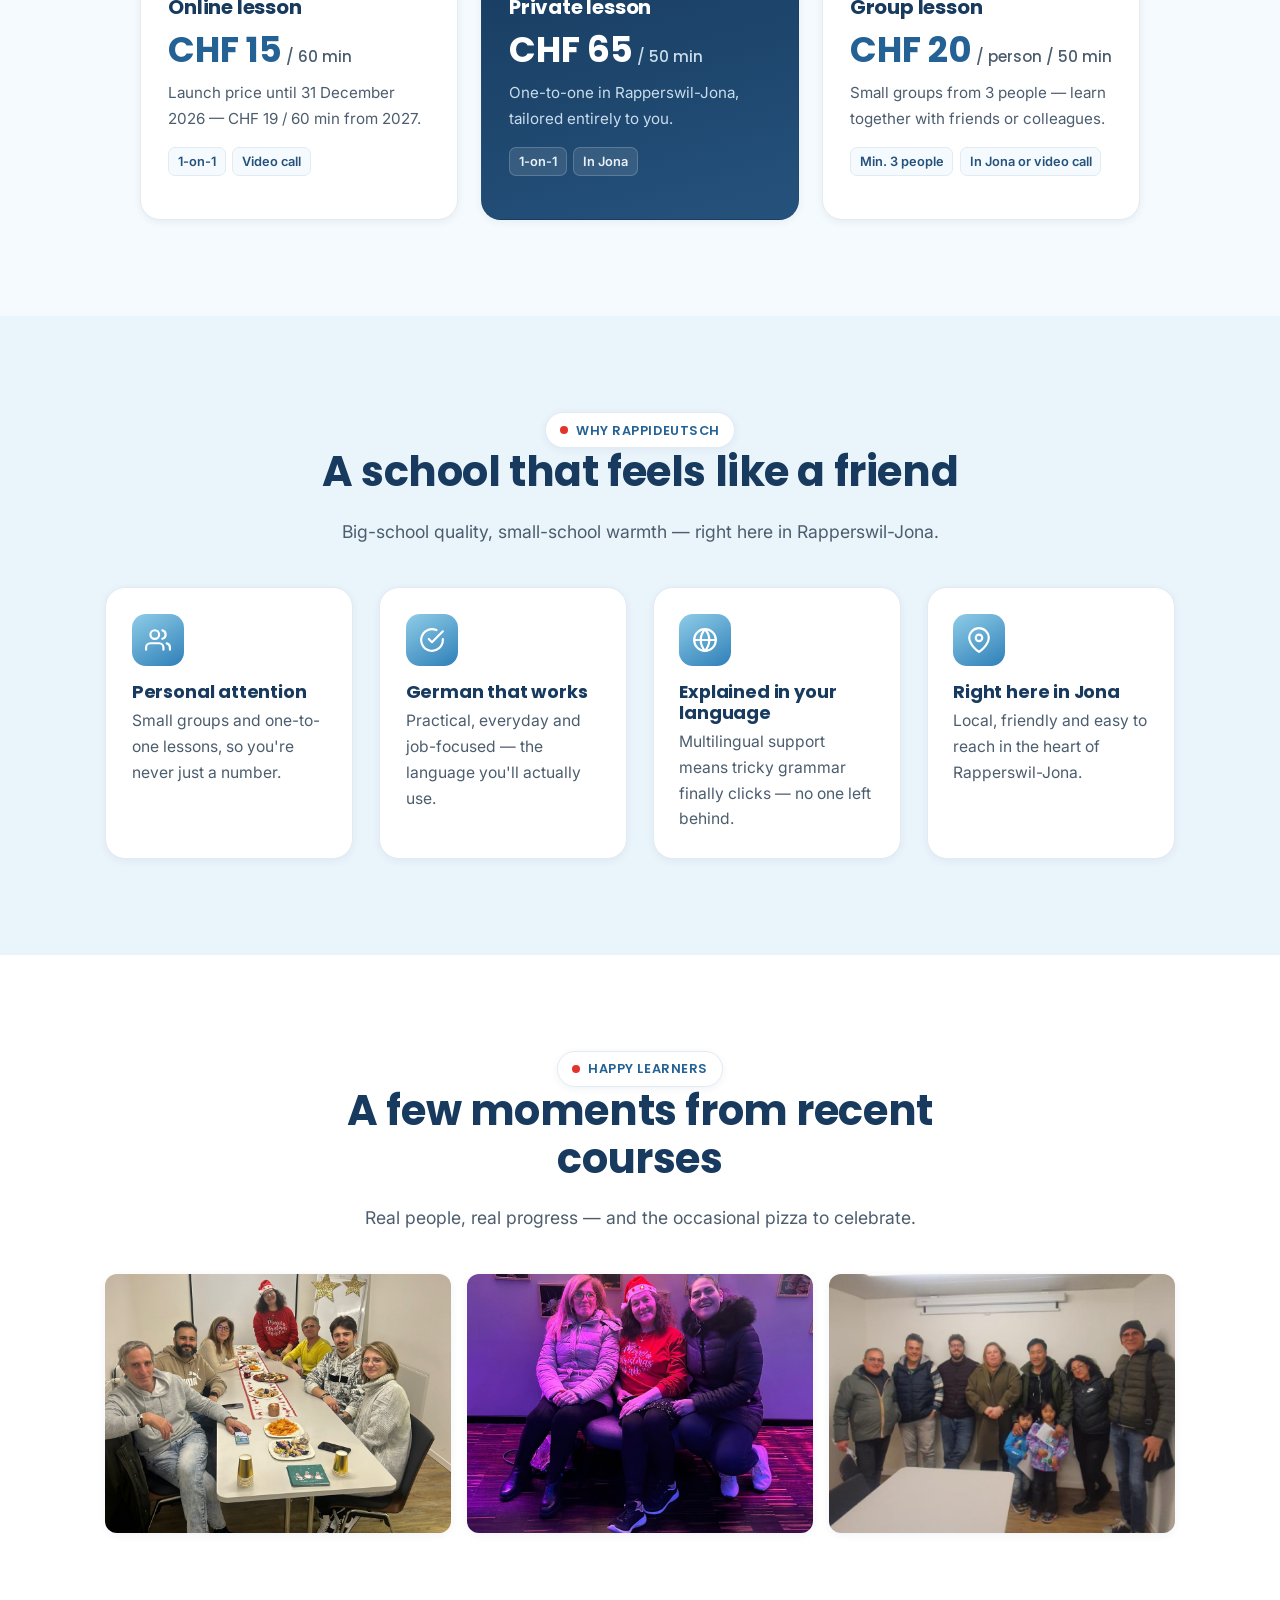
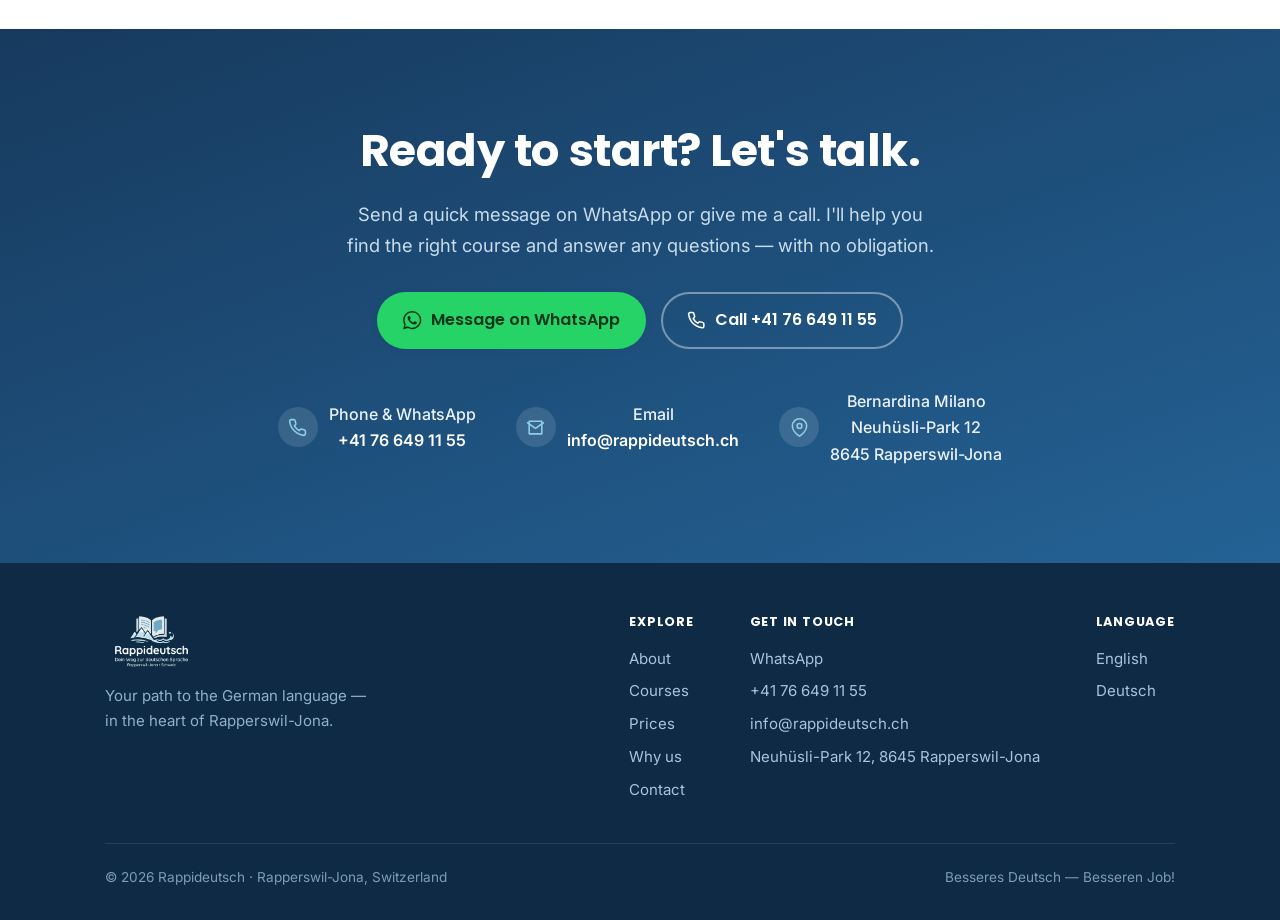
==== commit 21a8d205: "content: prices section, drop free-lesson offer, real address and experience - New Prices section (o" ====
--- a/docs/index.html
+++ b/docs/index.html
@@ -4,7 +4,7 @@
   <meta charset="UTF-8" />
   <meta name="viewport" content="width=device-width, initial-scale=1.0" />
   <title>Rappideutsch — Private German School in Rapperswil-Jona</title>
-  <meta name="description" content="Friendly, personal German lessons in Rapperswil-Jona, from beginner to B2 incl. TELC exam preparation — plus job coaching to help you work and thrive in Switzerland. Book a free trial lesson." />
+  <meta name="description" content="Friendly, personal German lessons in Rapperswil-Jona, from beginner to B2 incl. TELC exam preparation — plus job coaching to help you work and thrive in Switzerland. Get in touch today." />
 
   <link rel="icon" href="assets/img/favicon.svg" type="image/svg+xml" />
   <link rel="alternate" hreflang="en" href="./" />
@@ -13,7 +13,7 @@
   <!-- Open Graph -->
   <meta property="og:title" content="Rappideutsch — Private German School in Rapperswil-Jona" />
   <meta property="og:description" content="Better German. Better job. Friendly German lessons & job coaching in Rapperswil-Jona." />
-  <meta property="og:image" content="https://hydrantus.github.io/rappideutsch/assets/img/logo-og.jpg" />
+  <meta property="og:image" content="https://rappideutsch.ch/assets/img/logo-og.jpg" />
   <meta property="og:type" content="website" />
 
   <!-- Fonts -->
@@ -35,6 +35,7 @@
       <ul class="nav-links" id="nav-links">
         <li><a href="#about">About</a></li>
         <li><a href="#courses">Courses</a></li>
+        <li><a href="#prices">Prices</a></li>
         <li><a href="#why">Why us</a></li>
         <li><a href="#contact">Contact</a></li>
       </ul>
@@ -44,7 +45,7 @@
           <a href="./" class="active" aria-current="page">EN</a>
           <a href="de/">DE</a>
         </div>
-        <a class="btn btn-primary btn-sm nav-cta" href="https://wa.me/41766491155?text=Hello%20Maria%2C%20I%27d%20like%20to%20learn%20more%20about%20your%20German%20courses." target="_blank" rel="noopener">Free trial</a>
+        <a class="btn btn-primary btn-sm nav-cta" href="#prices">From CHF 15</a>
         <button class="nav-toggle" aria-label="Open menu" aria-expanded="false" aria-controls="nav-links">
           <span></span><span></span><span></span>
         </button>
@@ -71,6 +72,7 @@
             <span><svg viewBox="0 0 24 24" fill="none" stroke="currentColor" stroke-width="2.2" stroke-linecap="round" stroke-linejoin="round"><path d="M20 6L9 17l-5-5"/></svg> Small groups &amp; 1-on-1</span>
             <span><svg viewBox="0 0 24 24" fill="none" stroke="currentColor" stroke-width="2.2" stroke-linecap="round" stroke-linejoin="round"><path d="M20 6L9 17l-5-5"/></svg> All levels A1–B2</span>
             <span><svg viewBox="0 0 24 24" fill="none" stroke="currentColor" stroke-width="2.2" stroke-linecap="round" stroke-linejoin="round"><path d="M20 6L9 17l-5-5"/></svg> In the heart of Jona</span>
+            <span><svg viewBox="0 0 24 24" fill="none" stroke="currentColor" stroke-width="2.2" stroke-linecap="round" stroke-linejoin="round"><path d="M20 6L9 17l-5-5"/></svg> Online from CHF 15</span>
           </div>
         </div>
 
@@ -101,7 +103,7 @@
           <h2>Learning German should feel friendly</h2>
           <p class="teacher-name">Maria Bernardina Milano</p>
           <p class="teacher-role">Founder &amp; German teacher · Rapperswil-Jona</p>
-          <p>Hi, I'm Maria. I've been helping people in the Rapperswil-Jona area learn German for <span class="placeholder">[X years]</span>, and there is nothing I enjoy more than seeing a student finally feel at home in the language.</p>
+          <p>Hi, I'm Maria. I've been helping people in the Rapperswil-Jona area learn German for over 20 years, and there is nothing I enjoy more than seeing a student finally feel at home in the language.</p>
           <p>My lessons are relaxed, practical and built around <em>you</em>. We focus on the German you actually need — for everyday life, for your family, and above all for your work. And because I also speak Italian and English, I can explain the tricky parts in a language you already understand.</p>
           <ul class="chips">
             <li><svg viewBox="0 0 24 24" fill="none" stroke="currentColor" stroke-width="2.2" stroke-linecap="round" stroke-linejoin="round"><path d="M20 6L9 17l-5-5"/></svg> Beginner to B2 · TELC prep</li>
@@ -168,6 +170,43 @@
       </div>
     </section>
 
+    <!-- ============ PRICES ============ -->
+    <section class="section-tint" id="prices">
+      <div class="wrap">
+        <div class="section-head center">
+          <span class="eyebrow"><span class="dot"></span> Prices</span>
+          <h2>Simple, honest prices</h2>
+          <p>No packages, no hidden fees — you pay per lesson.</p>
+        </div>
+
+        <div class="price-grid">
+          <article class="course-card price-card">
+            <span class="level-tag">Online</span>
+            <h3>Online lesson</h3>
+            <p class="price"><b>CHF 15</b> <span>/ 60 min</span></p>
+            <p class="price-note">Launch price until 31 December 2026 — CHF 19 / 60 min from 2027.</p>
+            <ul class="steps"><li>1-on-1</li><li>Video call</li></ul>
+          </article>
+
+          <article class="course-card price-card featured">
+            <span class="level-tag">In person</span>
+            <h3>Private lesson</h3>
+            <p class="price"><b>CHF 65</b> <span>/ 50 min</span></p>
+            <p class="price-note">One-to-one in Rapperswil-Jona, tailored entirely to you.</p>
+            <ul class="steps"><li>1-on-1</li><li>In Jona</li></ul>
+          </article>
+
+          <article class="course-card price-card">
+            <span class="level-tag">Group</span>
+            <h3>Group lesson</h3>
+            <p class="price"><b>CHF 20</b> <span>/ person / 50 min</span></p>
+            <p class="price-note">Small groups from 3 people — learn together with friends or colleagues.</p>
+            <ul class="steps"><li>Min. 3 people</li><li>In Jona or video call</li></ul>
+          </article>
+        </div>
+      </div>
+    </section>
+
     <!-- ============ WHY US ============ -->
     <section class="section-sky" id="why">
       <div class="wrap">
@@ -221,10 +260,10 @@
     <!-- ============ CONTACT / CTA ============ -->
     <section class="cta" id="contact">
       <div class="wrap">
-        <h2>Ready to start? Your first lesson is free.</h2>
+        <h2>Ready to start? Let's talk.</h2>
         <p class="cta-lead">Send a quick message on WhatsApp or give me a call. I'll help you find the right course and answer any questions — with no obligation.</p>
         <div class="cta-buttons">
-          <a class="btn btn-whatsapp" href="https://wa.me/41766491155?text=Hello%20Maria%2C%20I%27d%20like%20to%20book%20a%20free%20trial%20German%20lesson." target="_blank" rel="noopener">
+          <a class="btn btn-whatsapp" href="https://wa.me/41766491155?text=Hello%20Maria%2C%20I%27d%20like%20to%20learn%20more%20about%20your%20German%20courses." target="_blank" rel="noopener">
             <svg viewBox="0 0 24 24" fill="currentColor" aria-hidden="true"><path d="M.057 24l1.687-6.163a11.867 11.867 0 01-1.587-5.946C.16 5.335 5.495 0 12.05 0a11.82 11.82 0 018.413 3.488 11.82 11.82 0 013.48 8.414c-.003 6.557-5.338 11.892-11.893 11.892a11.9 11.9 0 01-5.688-1.448L.057 24zm6.597-3.807c1.676.995 3.276 1.591 5.392 1.592 5.448 0 9.886-4.434 9.889-9.885.002-5.462-4.415-9.89-9.881-9.892-5.452 0-9.887 4.434-9.889 9.884a9.86 9.86 0 001.51 5.26l-.999 3.648 3.978-1.044zm11.387-5.464c-.074-.124-.272-.198-.57-.347-.297-.149-1.758-.868-2.031-.967-.272-.099-.47-.149-.669.149-.198.297-.768.967-.941 1.165-.173.198-.347.223-.644.074-.297-.149-1.255-.462-2.39-1.475-.883-.788-1.48-1.761-1.653-2.059-.173-.297-.018-.458.13-.606.134-.133.297-.347.446-.521.151-.172.2-.296.3-.495.099-.198.05-.372-.025-.521-.075-.148-.669-1.611-.916-2.206-.242-.579-.487-.501-.669-.51l-.57-.01c-.198 0-.52.074-.792.372s-1.04 1.017-1.04 2.479 1.065 2.876 1.213 3.074c.149.198 2.096 3.2 5.077 4.487.71.306 1.263.489 1.694.626.712.226 1.36.194 1.872.118.571-.085 1.758-.719 2.006-1.413.248-.695.248-1.29.173-1.414z"/></svg>
             Message on WhatsApp
           </a>
@@ -244,7 +283,7 @@
           </span>
           <span class="item">
             <span class="ico-c"><svg viewBox="0 0 24 24" fill="none" stroke="currentColor" stroke-width="2" stroke-linecap="round" stroke-linejoin="round"><path d="M21 10c0 7-9 13-9 13s-9-6-9-13a9 9 0 0118 0z"/><circle cx="12" cy="10" r="3"/></svg></span>
-            <span>Rapperswil-Jona<br /><small>Address to be confirmed</small></span>
+            <span>Bernardina Milano<br />Neuhüsli-Park 12<br />8645 Rapperswil-Jona</span>
           </span>
         </div>
       </div>
@@ -265,6 +304,7 @@
             <ul>
               <li><a href="#about">About</a></li>
               <li><a href="#courses">Courses</a></li>
+              <li><a href="#prices">Prices</a></li>
               <li><a href="#why">Why us</a></li>
               <li><a href="#contact">Contact</a></li>
             </ul>
@@ -275,7 +315,7 @@
               <li><a href="https://wa.me/41766491155" target="_blank" rel="noopener">WhatsApp</a></li>
               <li><a href="tel:+41766491155">+41 76 649 11 55</a></li>
               <li><a href="mailto:info@rappideutsch.ch">info@rappideutsch.ch</a></li>
-              <li>Rapperswil-Jona, CH</li>
+              <li>Neuhüsli-Park 12, 8645 Rapperswil-Jona</li>
             </ul>
           </div>
           <div>
--- a/docs/assets/styles.css
+++ b/docs/assets/styles.css
@@ -395,6 +395,25 @@
 .course-card.featured .level-tag { background: rgba(255,255,255,.16); color: #fff; }
 .course-card.featured .steps li { background: rgba(255,255,255,.10); border-color: rgba(255,255,255,.18); color: #eaf2f9; }
 .course-card.featured .level-tag .star { color: #ffd24d; }
+
+/* ---------- Prices ---------- */
+.price-grid {
+  display: grid;
+  grid-template-columns: repeat(auto-fit, minmax(260px, 1fr));
+  gap: 1.4rem;
+  max-width: 1000px;
+  margin: 0 auto;
+}
+.price-card .price {
+  font-family: var(--font-head);
+  line-height: 1.1;
+  margin: .2rem 0 .7rem;
+}
+.price-card .price b { font-size: 2.2rem; font-weight: 700; color: var(--blue-dark); }
+.price-card .price span { font-size: .95rem; font-weight: 500; color: var(--ink-soft); }
+.price-card .price-note { font-size: .95rem; }
+.price-card.featured .price b { color: #fff; }
+.price-card.featured .price span { color: #c8dcec; }
 
 /* ---------- Why us ---------- */
 .feature-grid {
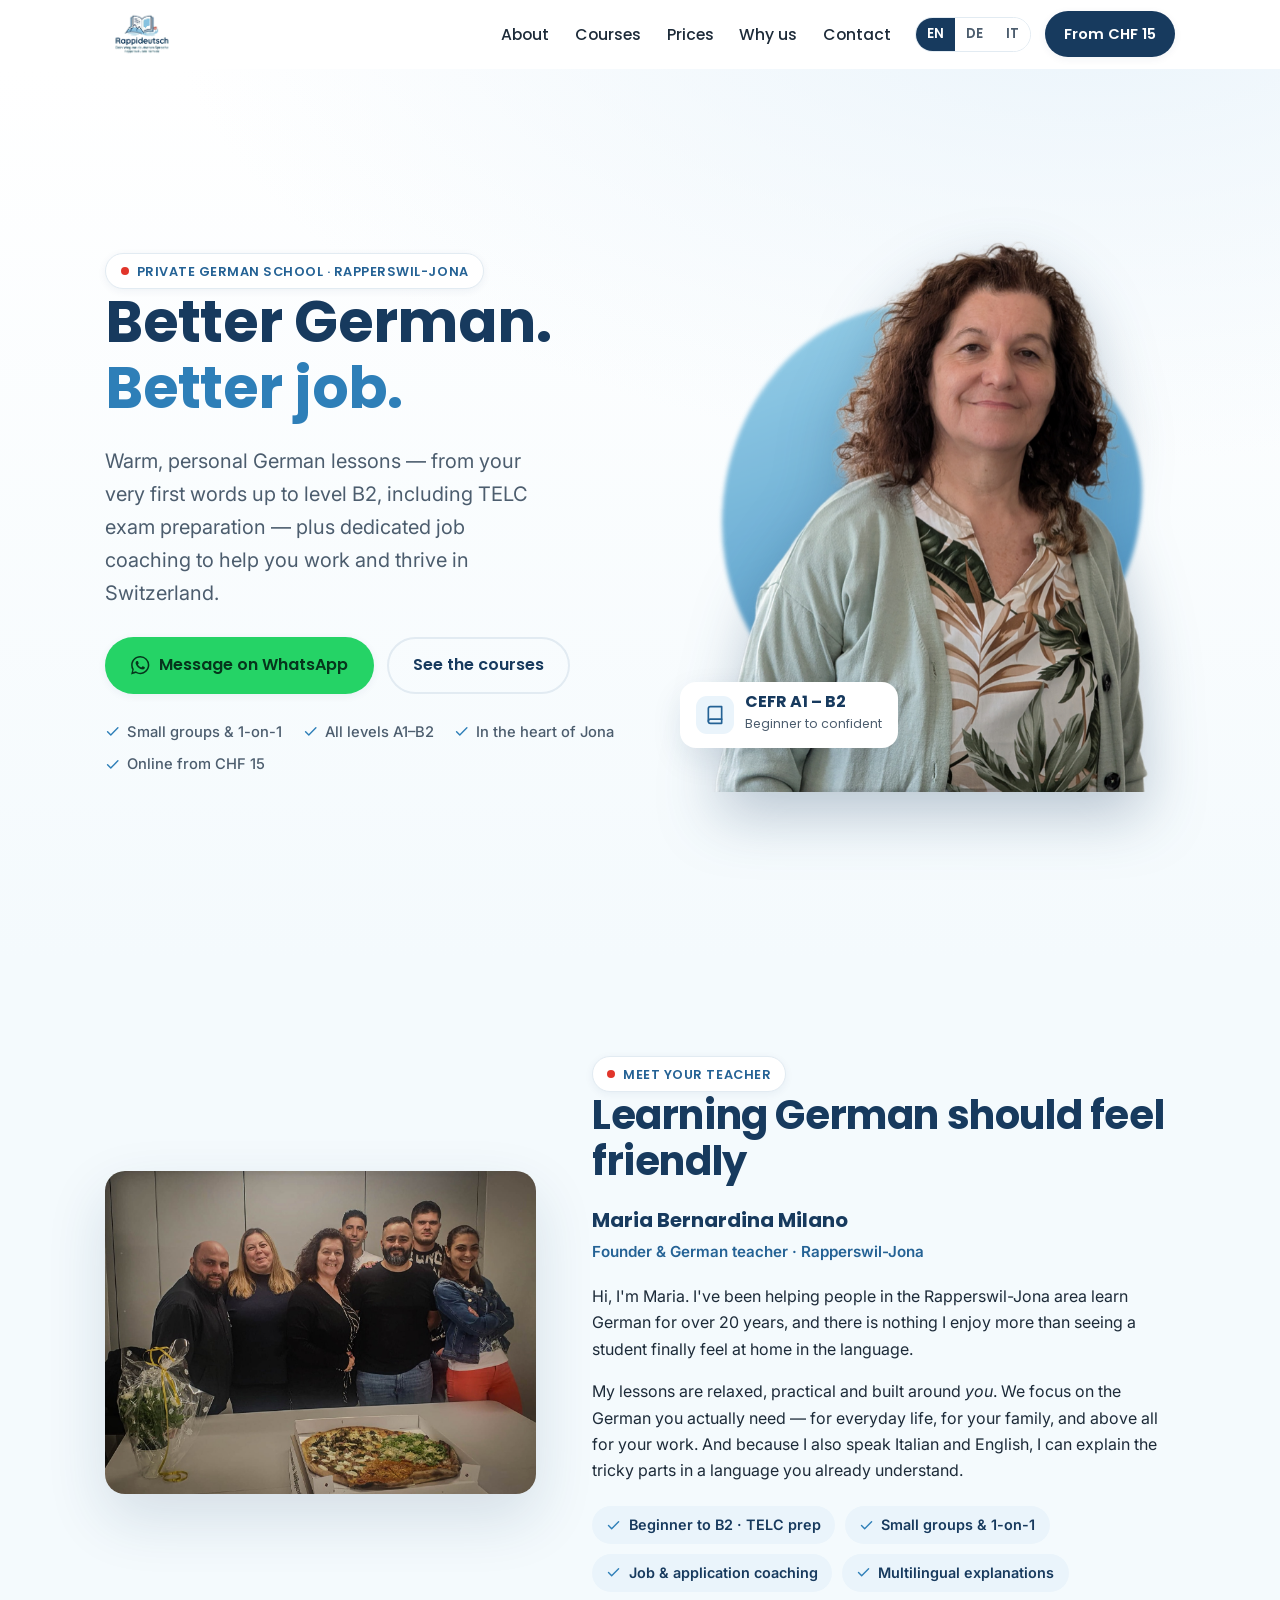
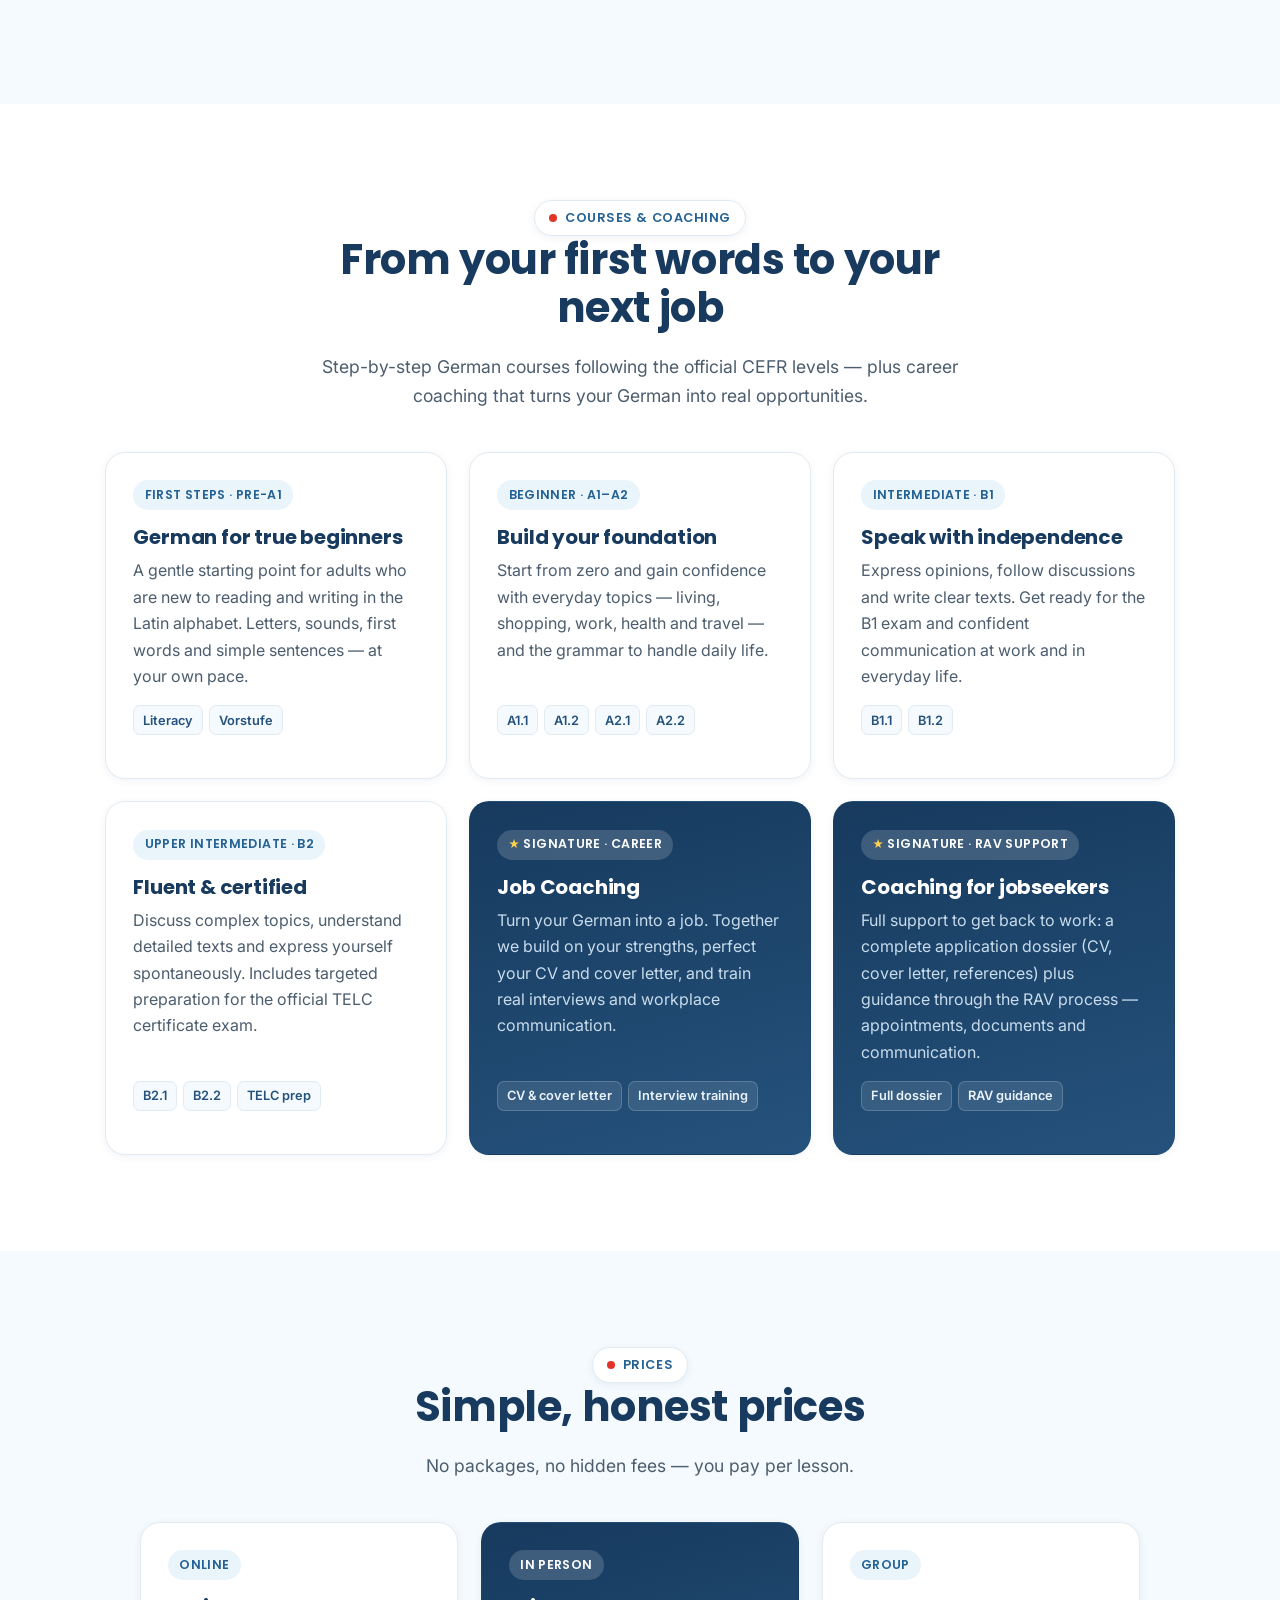
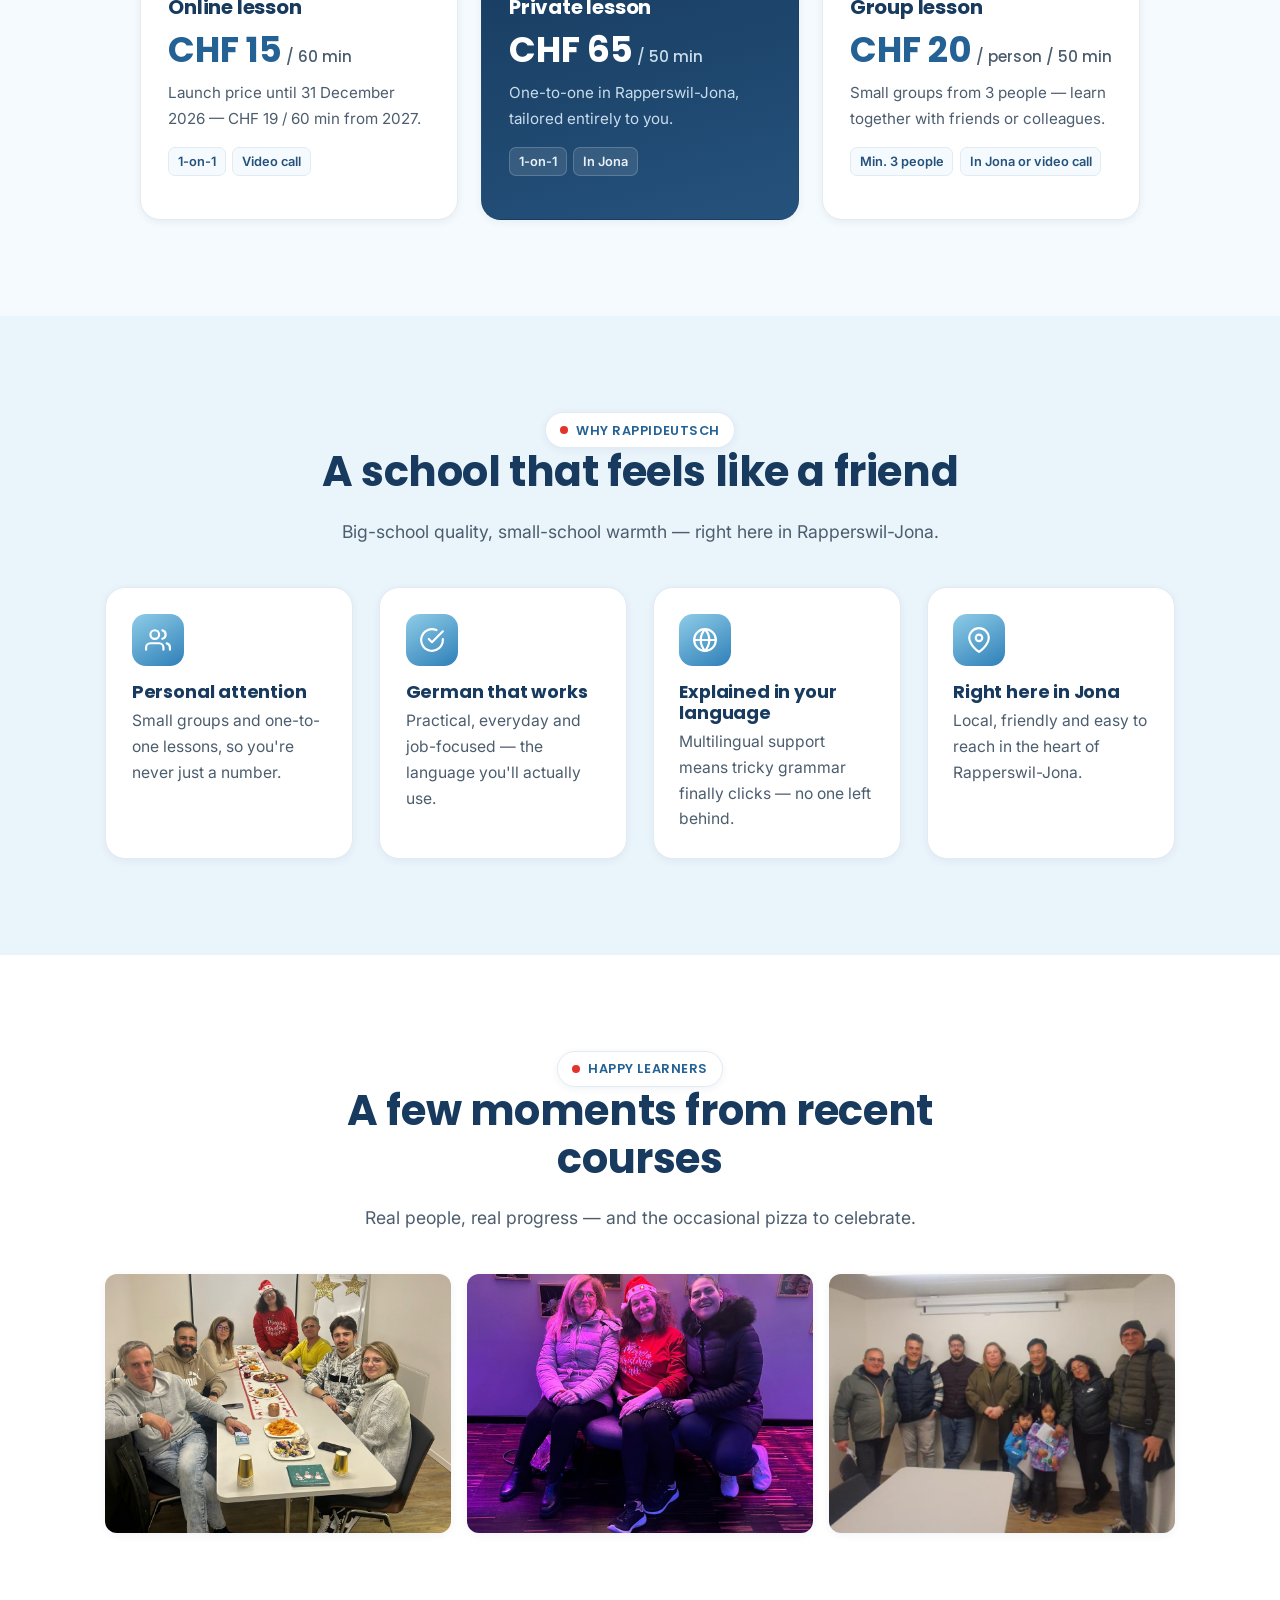
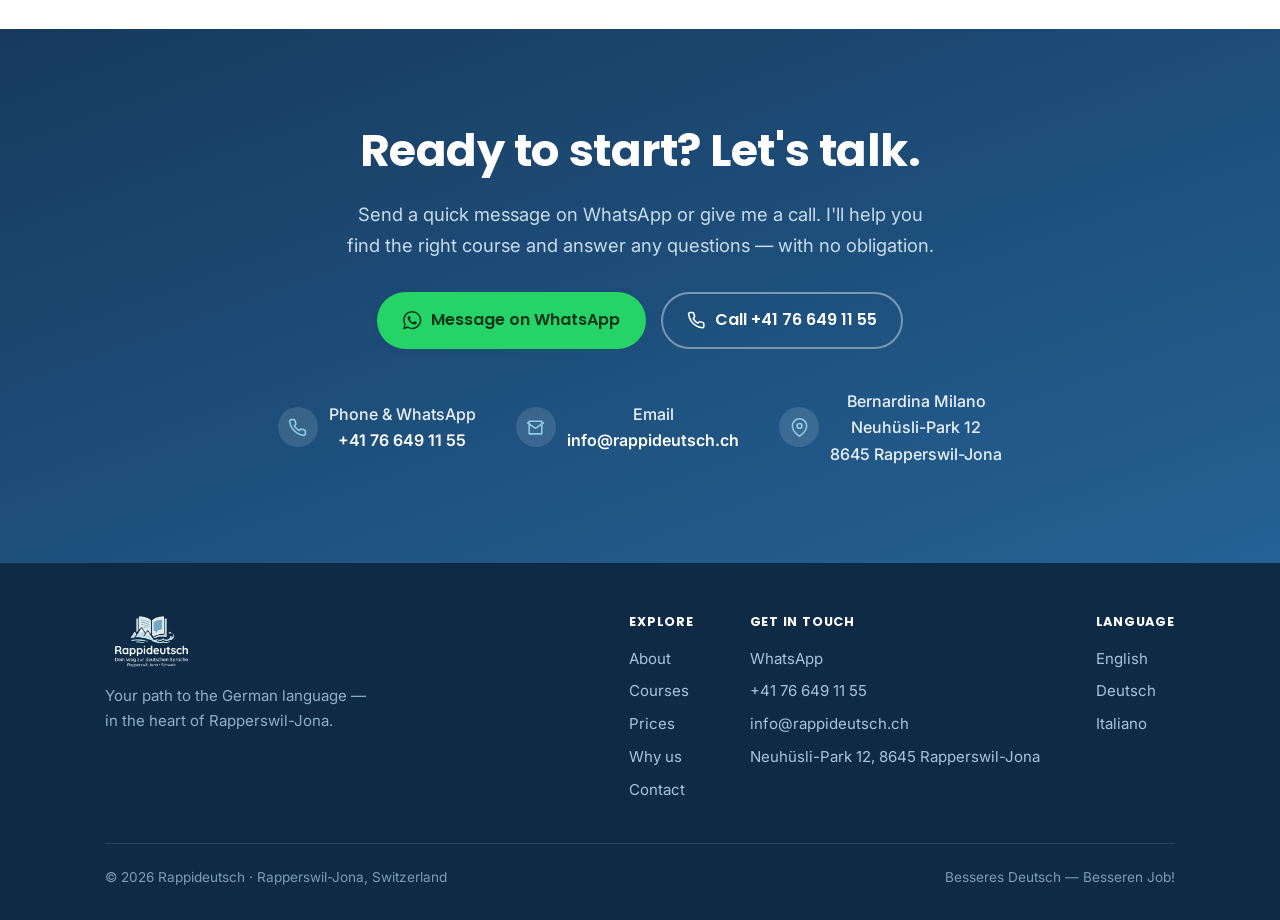
==== commit 01082d71: "feat: add Italian version of the site Full copy-translation of the German page into docs/it/ (formal" ====
--- a/docs/index.html
+++ b/docs/index.html
@@ -9,6 +9,7 @@
   <link rel="icon" href="assets/img/favicon.svg" type="image/svg+xml" />
   <link rel="alternate" hreflang="en" href="./" />
   <link rel="alternate" hreflang="de" href="de/" />
+  <link rel="alternate" hreflang="it" href="it/" />
 
   <!-- Open Graph -->
   <meta property="og:title" content="Rappideutsch — Private German School in Rapperswil-Jona" />
@@ -44,6 +45,7 @@
         <div class="lang-switch" aria-label="Language">
           <a href="./" class="active" aria-current="page">EN</a>
           <a href="de/">DE</a>
+          <a href="it/">IT</a>
         </div>
         <a class="btn btn-primary btn-sm nav-cta" href="#prices">From CHF 15</a>
         <button class="nav-toggle" aria-label="Open menu" aria-expanded="false" aria-controls="nav-links">
@@ -323,6 +325,7 @@
             <ul>
               <li><a href="./">English</a></li>
               <li><a href="de/">Deutsch</a></li>
+              <li><a href="it/">Italiano</a></li>
             </ul>
           </div>
         </div>
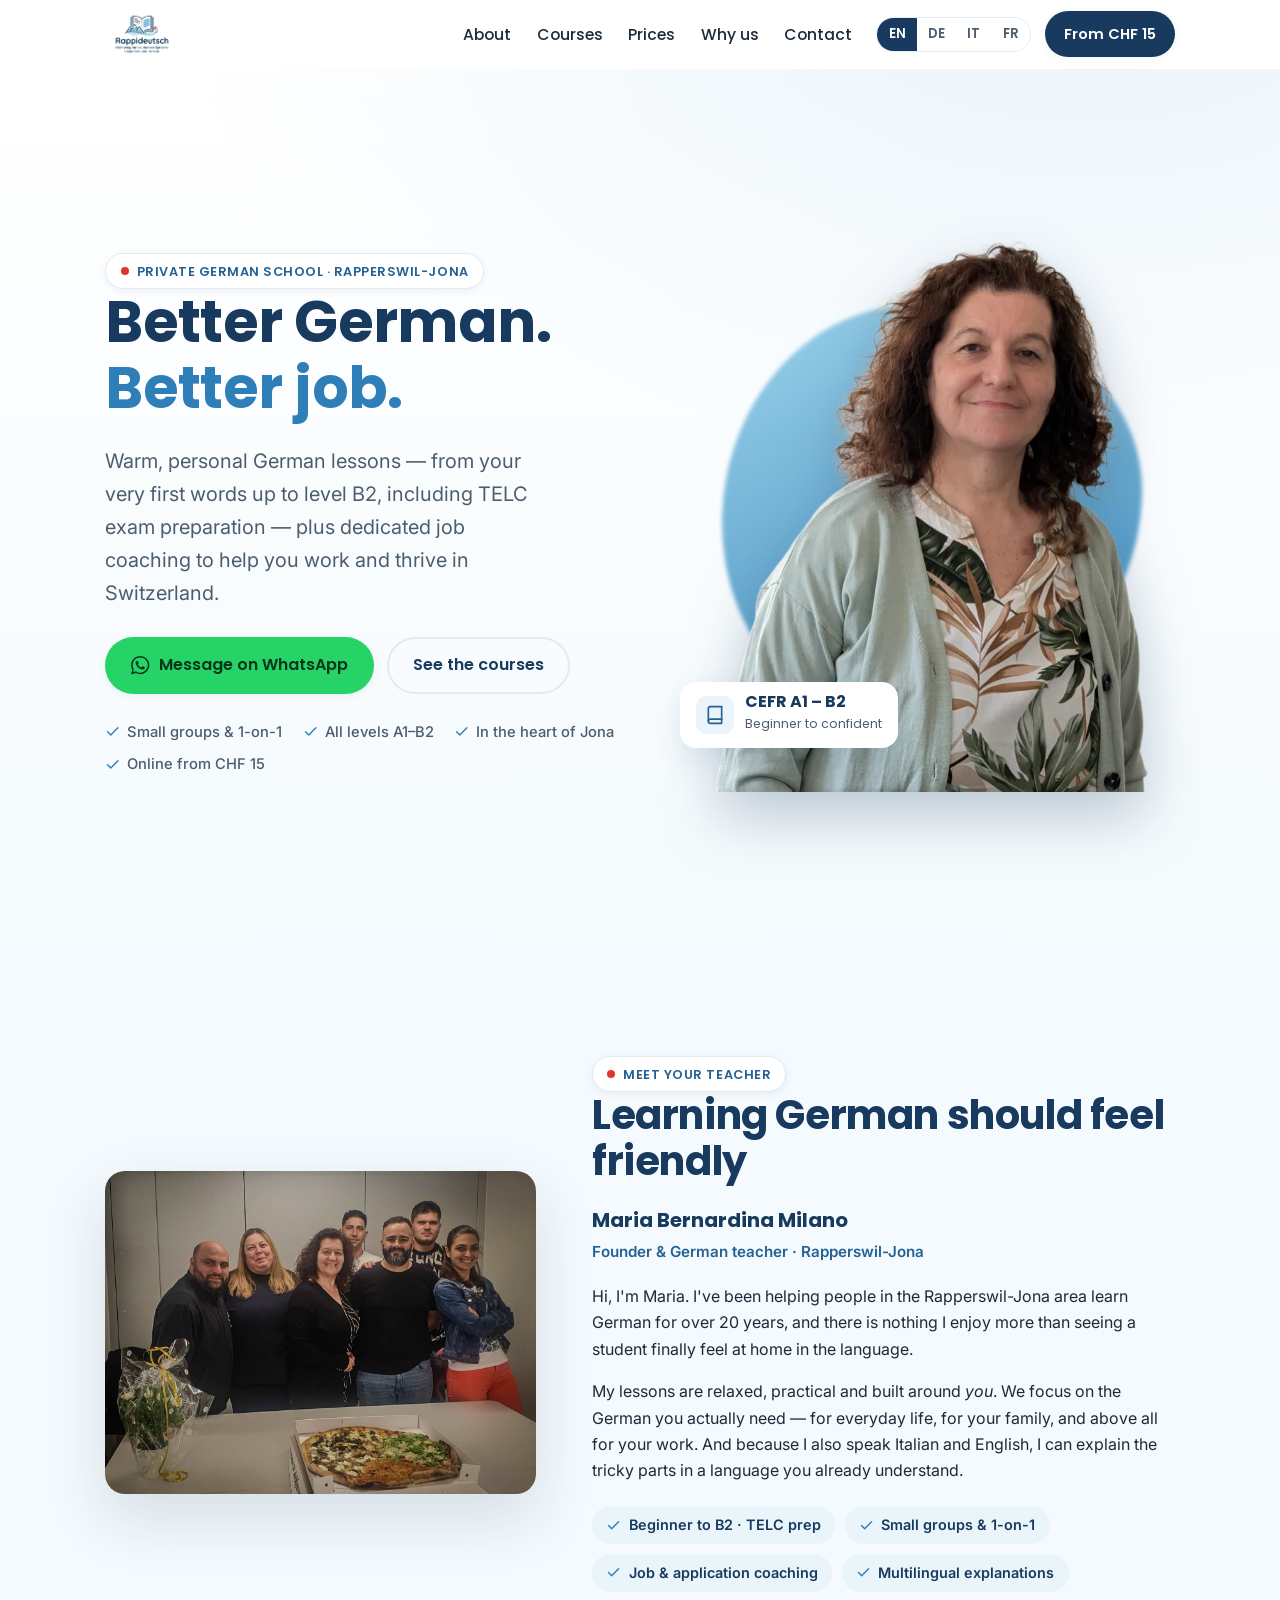
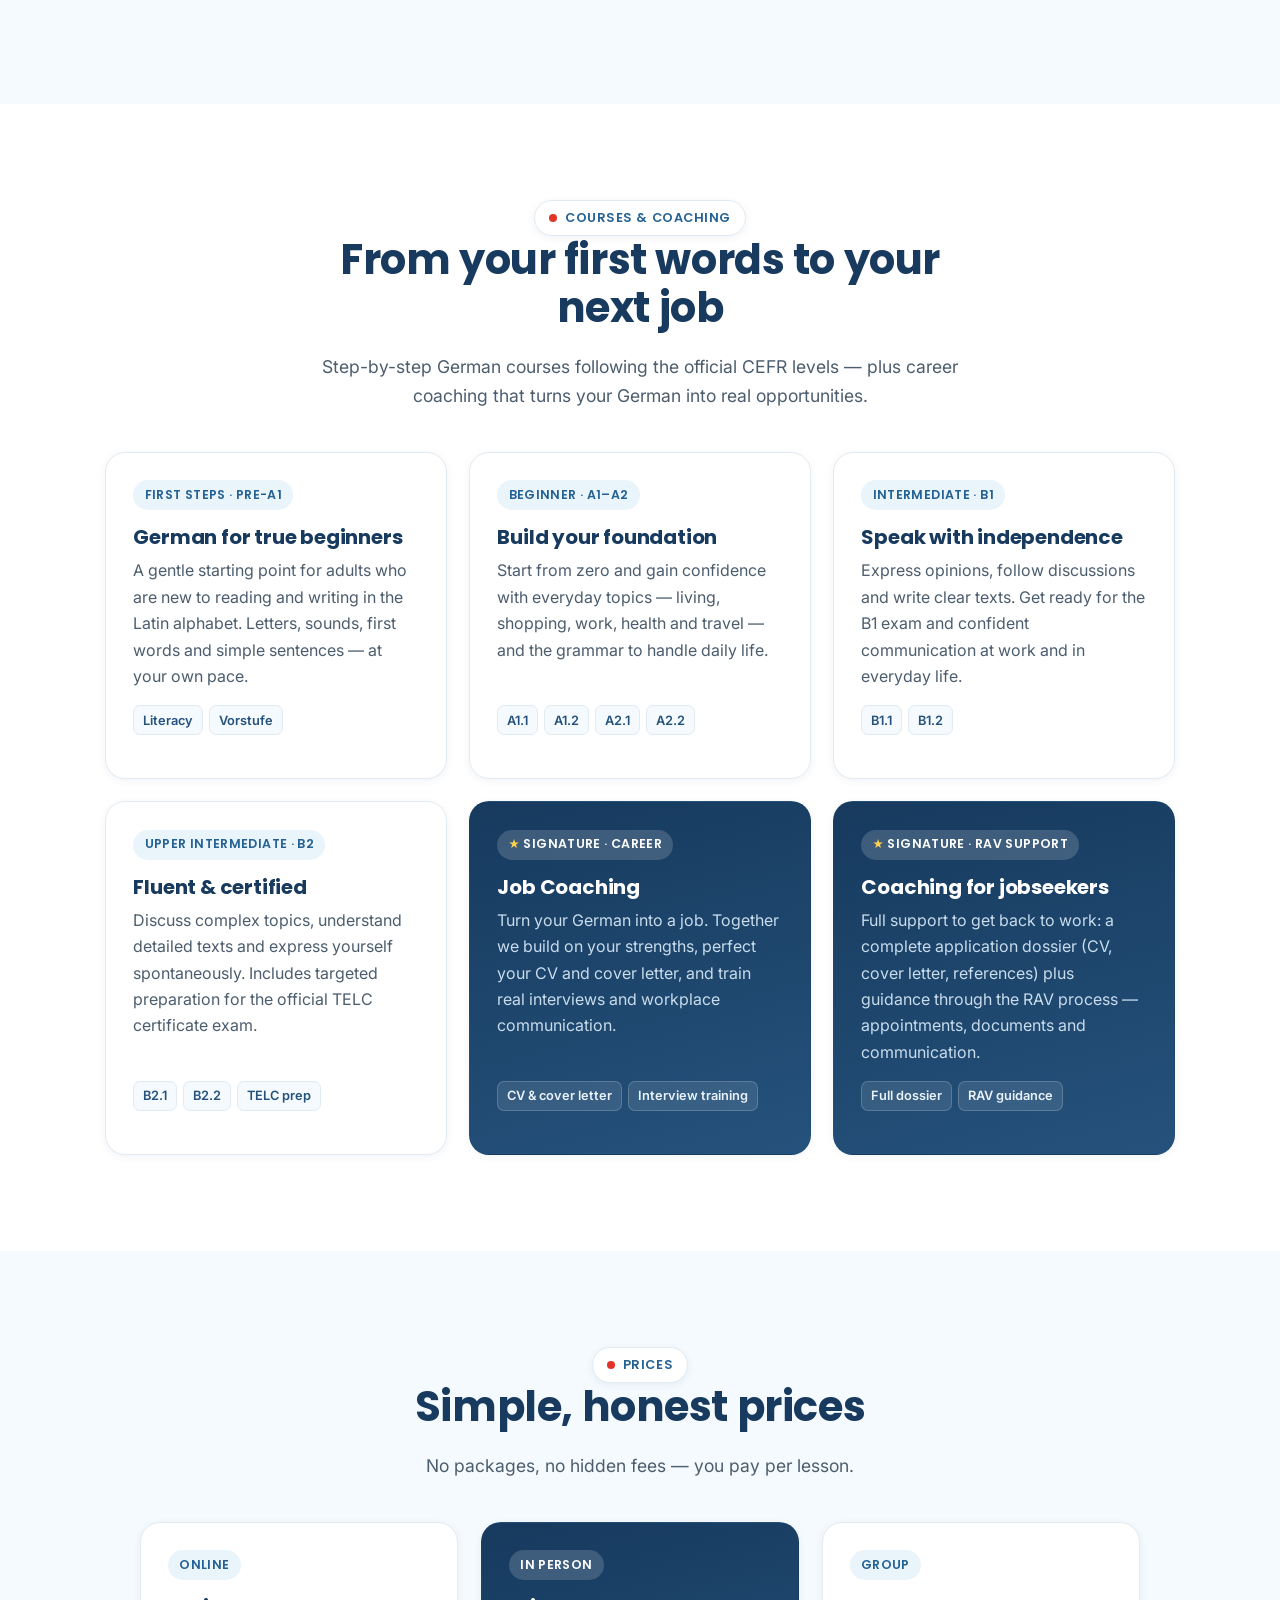
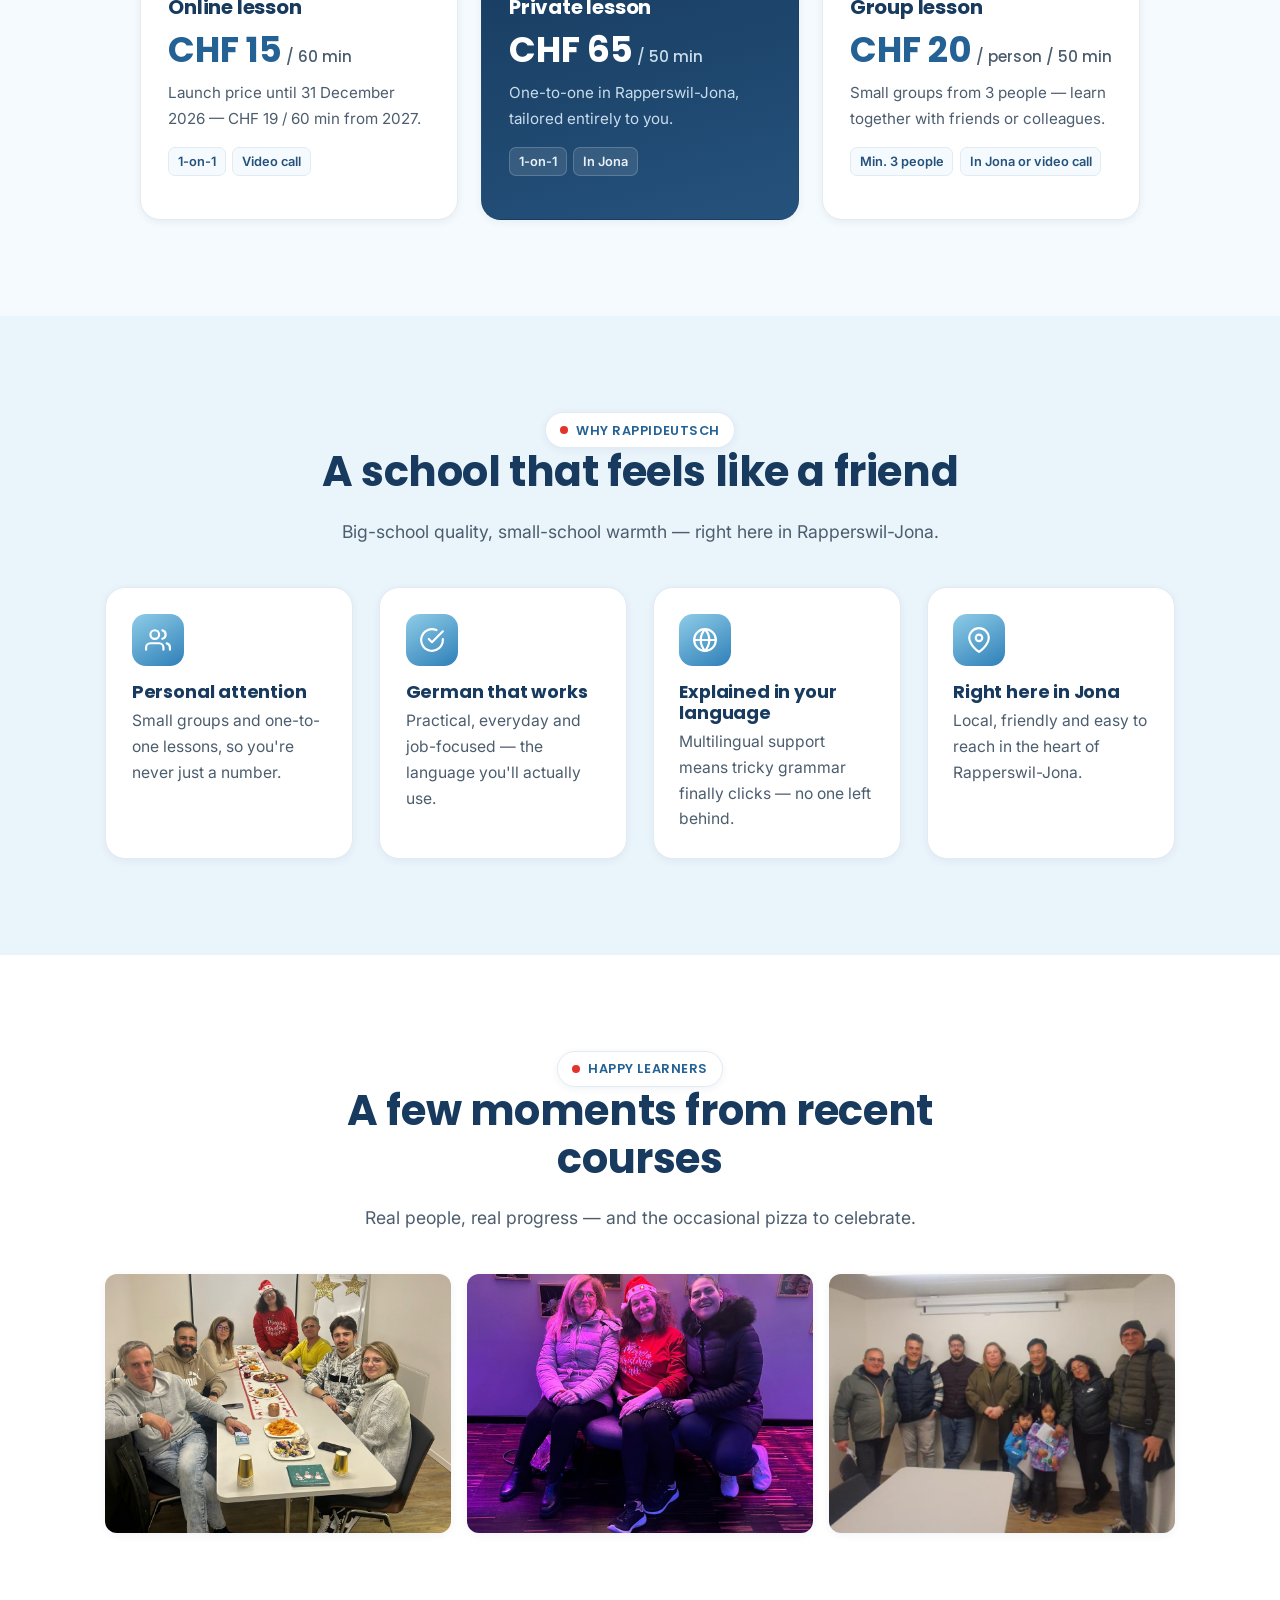
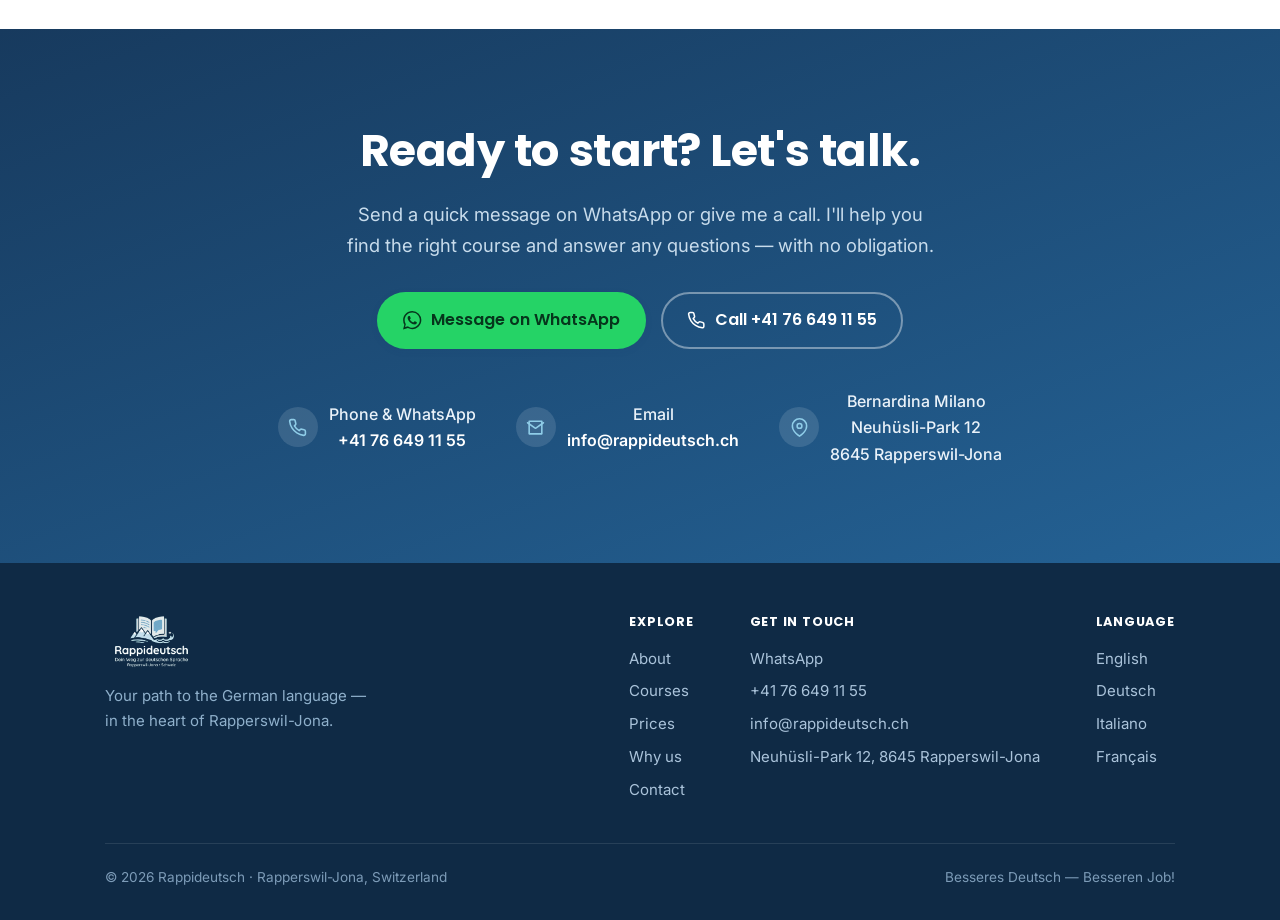
==== commit 90ee66b5: "feat: French page, SEO plumbing, WebP teacher photo - docs/fr/ full copy-translation; FR in switcher" ====
--- a/docs/index.html
+++ b/docs/index.html
@@ -4,18 +4,91 @@
   <meta charset="UTF-8" />
   <meta name="viewport" content="width=device-width, initial-scale=1.0" />
   <title>Rappideutsch — Private German School in Rapperswil-Jona</title>
-  <meta name="description" content="Friendly, personal German lessons in Rapperswil-Jona, from beginner to B2 incl. TELC exam preparation — plus job coaching to help you work and thrive in Switzerland. Get in touch today." />
+  <meta name="description" content="German lessons in Rapperswil-Jona from beginner to B2, TELC exam prep and job coaching. Small groups or one-to-one, online from CHF 15. Get in touch." />
 
   <link rel="icon" href="assets/img/favicon.svg" type="image/svg+xml" />
-  <link rel="alternate" hreflang="en" href="./" />
-  <link rel="alternate" hreflang="de" href="de/" />
-  <link rel="alternate" hreflang="it" href="it/" />
+  <link rel="canonical" href="https://rappideutsch.ch/" />
+  <link rel="alternate" hreflang="x-default" href="https://rappideutsch.ch/" />
+  <link rel="alternate" hreflang="en" href="https://rappideutsch.ch/" />
+  <link rel="alternate" hreflang="de" href="https://rappideutsch.ch/de/" />
+  <link rel="alternate" hreflang="it" href="https://rappideutsch.ch/it/" />
+  <link rel="alternate" hreflang="fr" href="https://rappideutsch.ch/fr/" />
 
   <!-- Open Graph -->
   <meta property="og:title" content="Rappideutsch — Private German School in Rapperswil-Jona" />
   <meta property="og:description" content="Better German. Better job. Friendly German lessons & job coaching in Rapperswil-Jona." />
   <meta property="og:image" content="https://rappideutsch.ch/assets/img/logo-og.jpg" />
   <meta property="og:type" content="website" />
+  <meta property="og:url" content="https://rappideutsch.ch/" />
+  <meta property="og:locale" content="en_GB" />
+  <meta property="og:image:width" content="1200" />
+  <meta property="og:image:height" content="823" />
+  <meta name="twitter:card" content="summary_large_image" />
+
+  <!-- Structured data (local business card in search results) -->
+  <script type="application/ld+json">
+{
+  "@context": "https://schema.org",
+  "@type": [
+    "LanguageSchool",
+    "LocalBusiness"
+  ],
+  "@id": "https://rappideutsch.ch/#school",
+  "name": "Rappideutsch",
+  "url": "https://rappideutsch.ch/",
+  "inLanguage": "en",
+  "description": "German lessons in Rapperswil-Jona from beginner to B2, TELC exam prep and job coaching. Small groups or one-to-one, online from CHF 15. Get in touch.",
+  "image": "https://rappideutsch.ch/assets/img/logo-og.jpg",
+  "logo": "https://rappideutsch.ch/assets/img/logo.png",
+  "telephone": "+41766491155",
+  "email": "info@rappideutsch.ch",
+  "priceRange": "CHF 15–65",
+  "currenciesAccepted": "CHF",
+  "address": {
+    "@type": "PostalAddress",
+    "streetAddress": "Neuhüsli-Park 12",
+    "postalCode": "8645",
+    "addressLocality": "Rapperswil-Jona",
+    "addressRegion": "SG",
+    "addressCountry": "CH"
+  },
+  "areaServed": {
+    "@type": "Place",
+    "name": "Rapperswil-Jona, Switzerland"
+  },
+  "founder": {
+    "@type": "Person",
+    "name": "Maria Bernardina Milano",
+    "jobTitle": "Founder & German teacher"
+  },
+  "knowsLanguage": [
+    "de",
+    "it",
+    "en"
+  ],
+  "makesOffer": [
+    {
+      "@type": "Offer",
+      "name": "Online lesson (60 min)",
+      "price": "15",
+      "priceCurrency": "CHF",
+      "priceValidUntil": "2026-12-31"
+    },
+    {
+      "@type": "Offer",
+      "name": "Private lesson in person (50 min)",
+      "price": "65",
+      "priceCurrency": "CHF"
+    },
+    {
+      "@type": "Offer",
+      "name": "Group lesson, per person (50 min)",
+      "price": "20",
+      "priceCurrency": "CHF"
+    }
+  ]
+}
+  </script>
 
   <!-- Fonts -->
   <link rel="preconnect" href="https://fonts.googleapis.com" />
@@ -46,6 +119,7 @@
           <a href="./" class="active" aria-current="page">EN</a>
           <a href="de/">DE</a>
           <a href="it/">IT</a>
+          <a href="fr/">FR</a>
         </div>
         <a class="btn btn-primary btn-sm nav-cta" href="#prices">From CHF 15</a>
         <button class="nav-toggle" aria-label="Open menu" aria-expanded="false" aria-controls="nav-links">
@@ -80,7 +154,7 @@
 
         <div class="hero-visual">
           <div class="hero-blob" aria-hidden="true"></div>
-          <img class="hero-photo" src="assets/img/teacher.png" alt="Maria, your German teacher at Rappideutsch" width="440" />
+          <img class="hero-photo" src="assets/img/teacher.webp" alt="Maria, your German teacher at Rappideutsch" width="440" height="555" fetchpriority="high" />
           <div class="hero-badge">
             <span class="badge-icon">
               <svg viewBox="0 0 24 24" fill="none" stroke="currentColor" stroke-width="2" stroke-linecap="round" stroke-linejoin="round"><path d="M4 19.5A2.5 2.5 0 016.5 17H20"/><path d="M6.5 2H20v20H6.5A2.5 2.5 0 014 19.5v-15A2.5 2.5 0 016.5 2z"/></svg>
@@ -326,6 +400,7 @@
               <li><a href="./">English</a></li>
               <li><a href="de/">Deutsch</a></li>
               <li><a href="it/">Italiano</a></li>
+              <li><a href="fr/">Français</a></li>
             </ul>
           </div>
         </div>
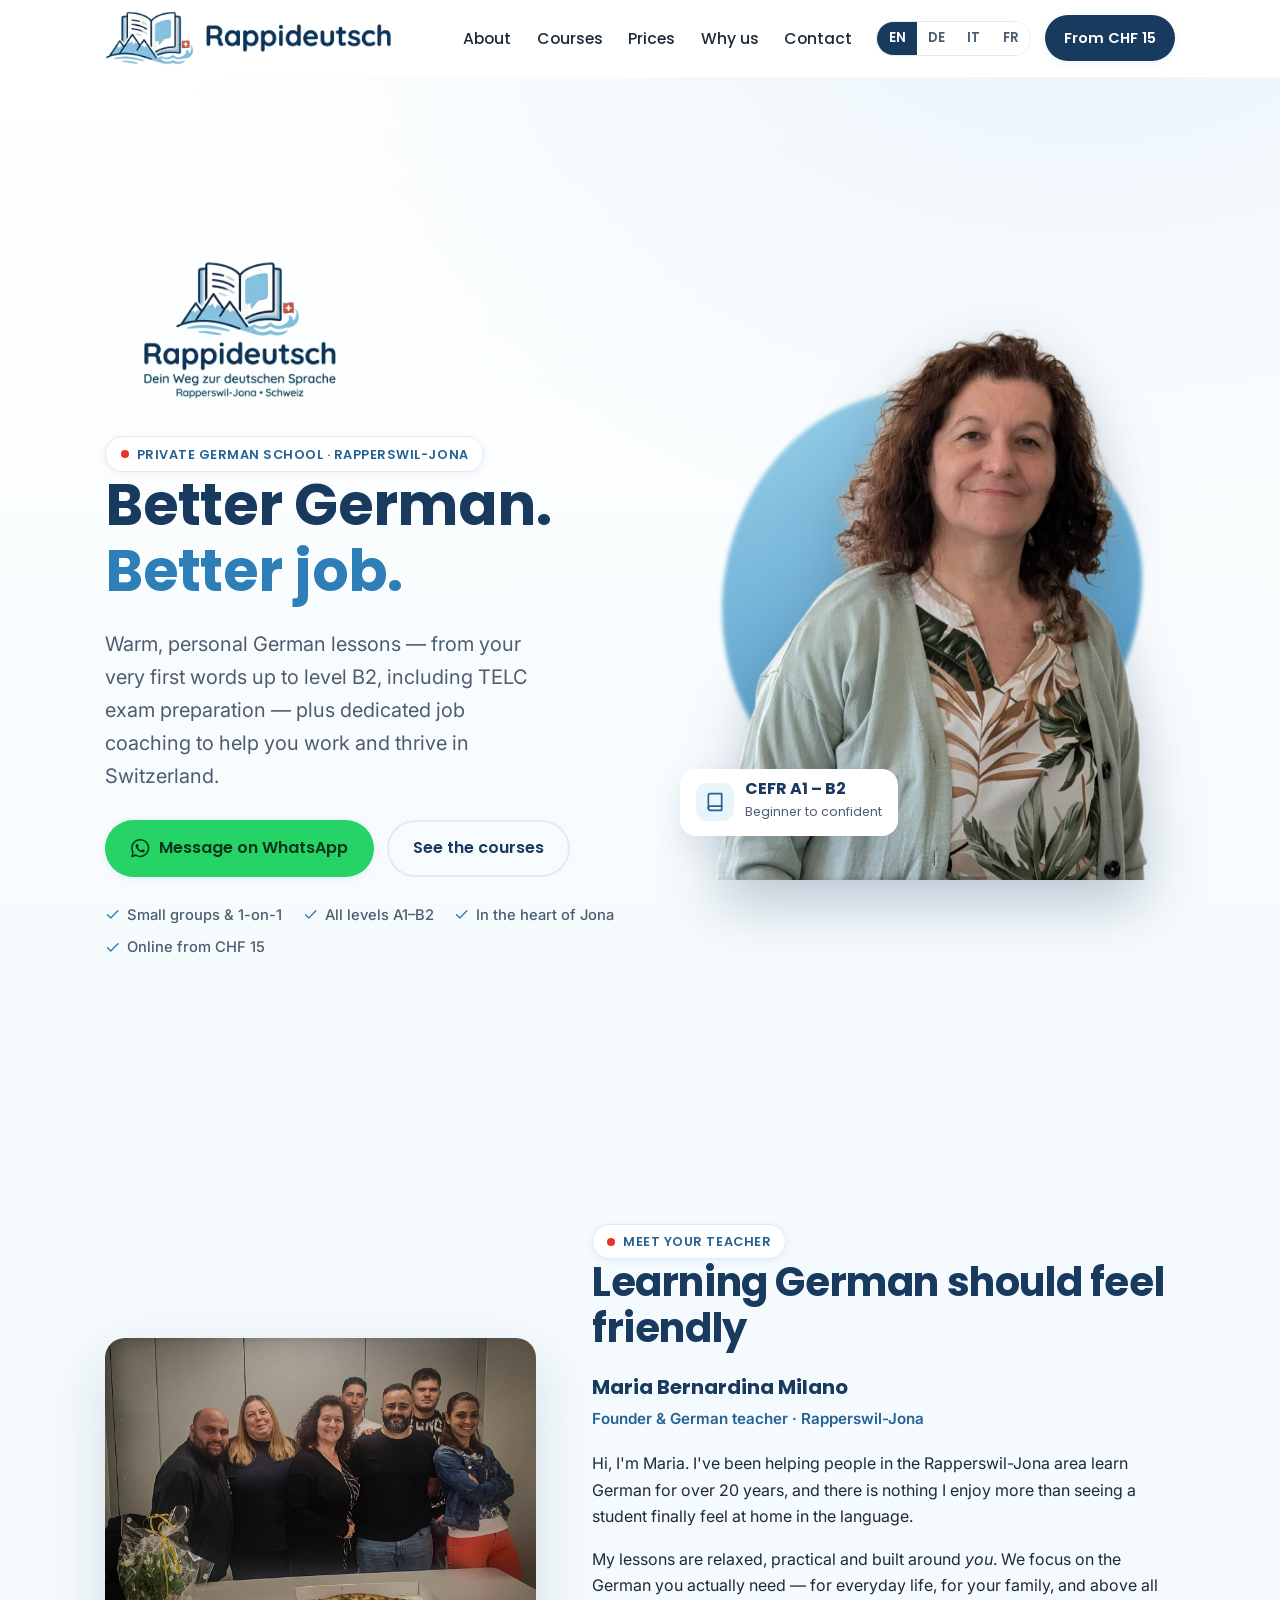
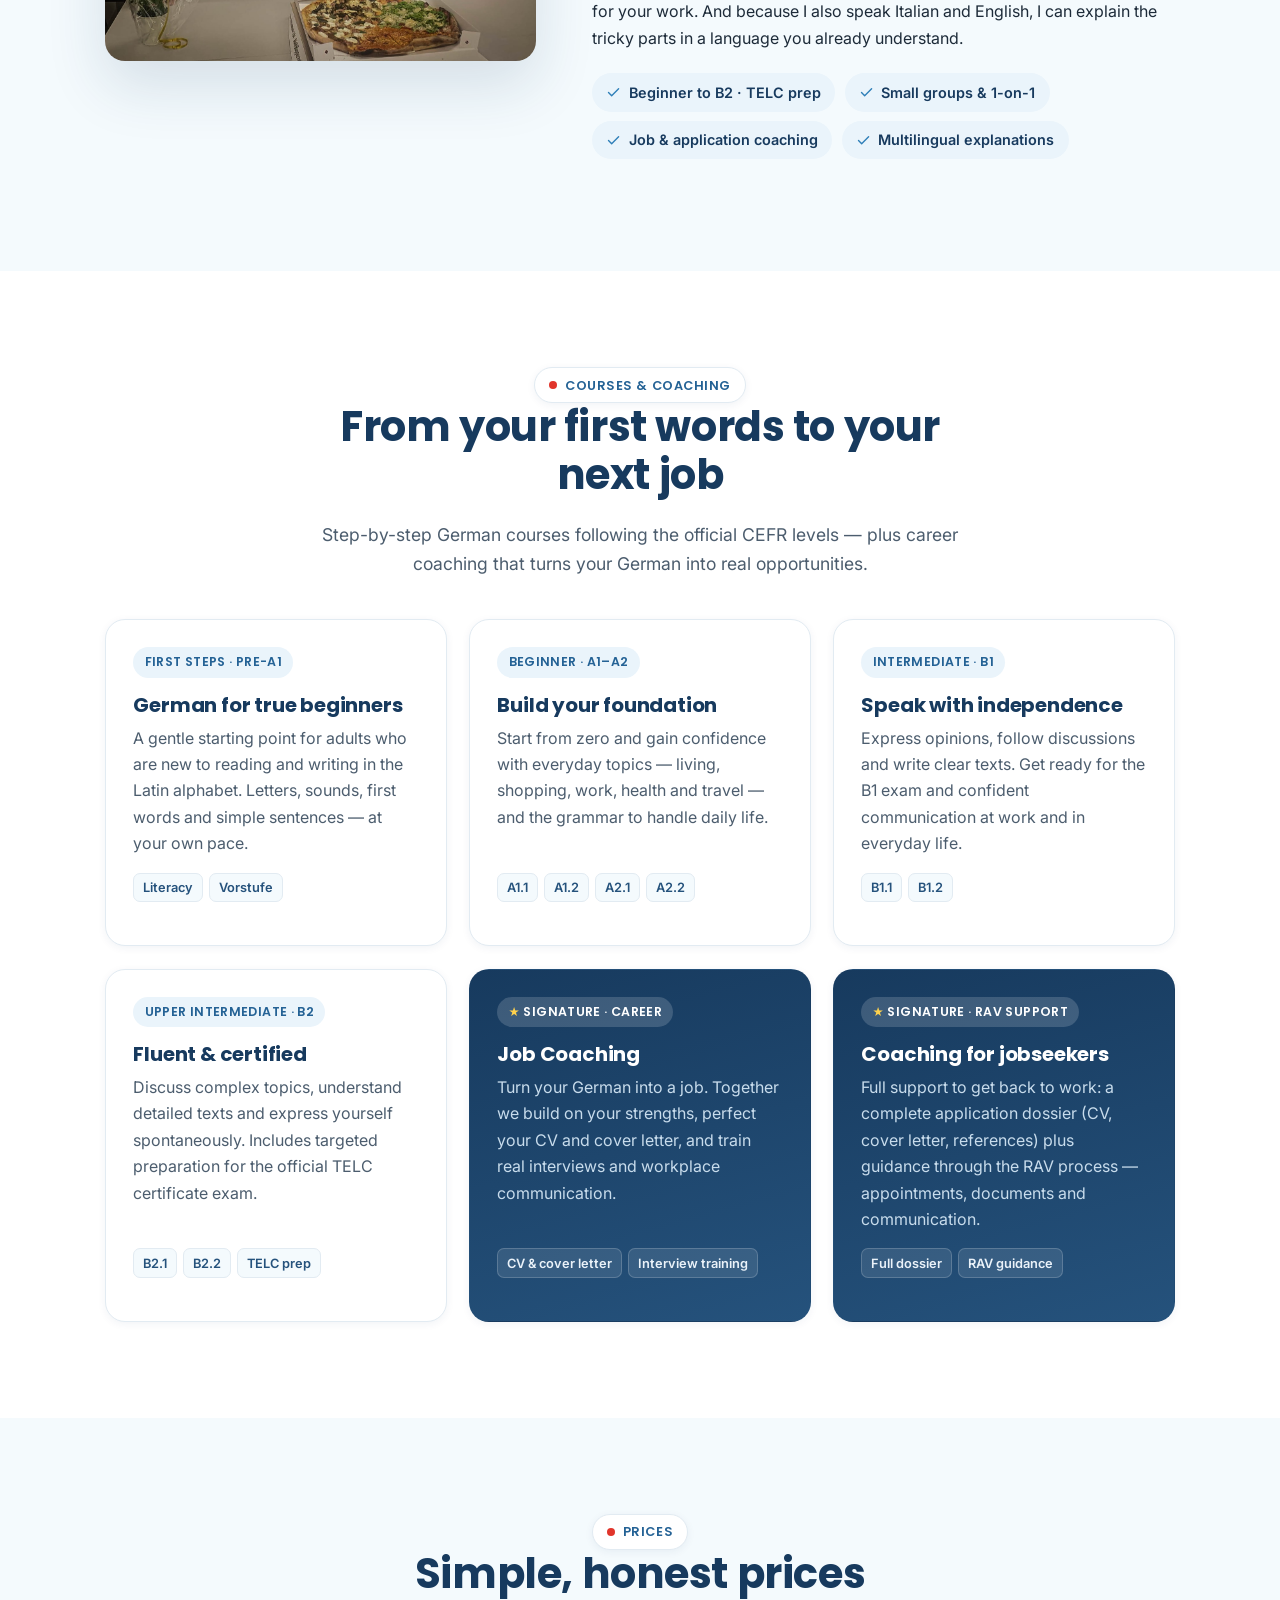
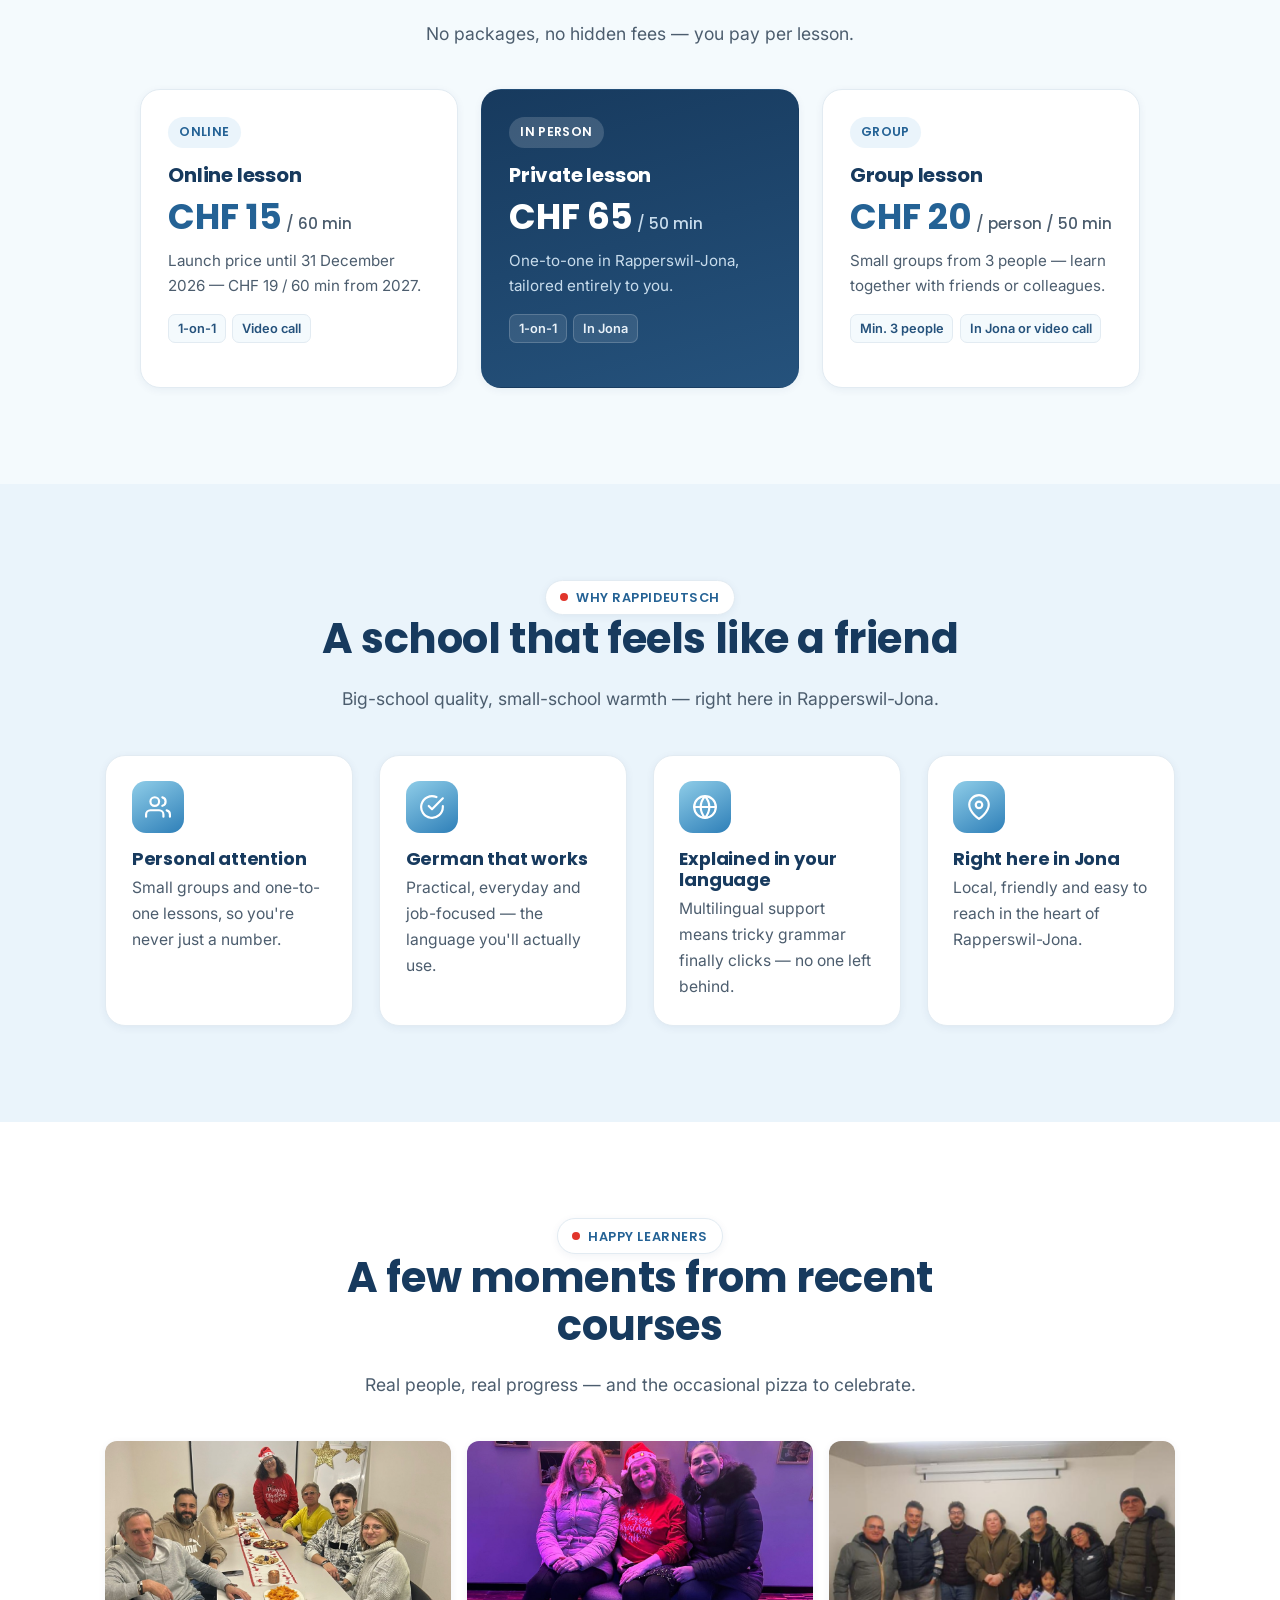
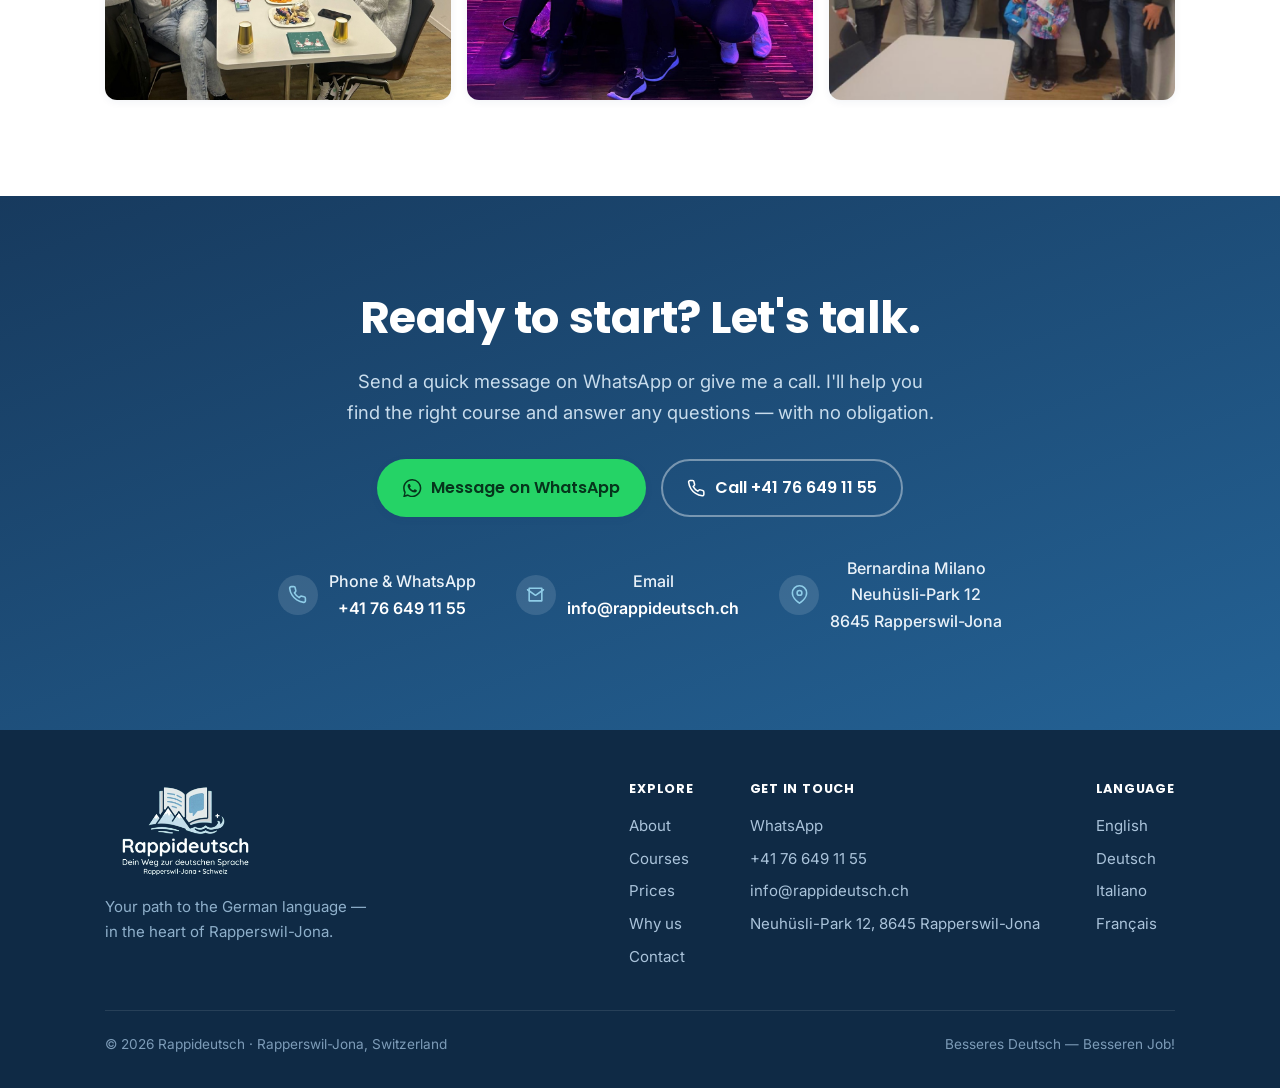
==== commit 78be5f51: "wip: more prominent logo (header lockup, hero logo, bigger footer logo) First attempt at Maria's fee" ====
--- a/docs/index.html
+++ b/docs/index.html
@@ -103,7 +103,8 @@
   <header class="site-header">
     <nav class="nav wrap" aria-label="Main">
       <a class="brand" href="./" aria-label="Rappideutsch home">
-        <img src="assets/img/logo.png" alt="Rappideutsch" />
+        <img class="brand-mark" src="assets/img/logo-mark.webp" alt="" width="480" height="291" />
+        <img class="brand-word" src="assets/img/logo-wordmark.webp" alt="Rappideutsch" width="900" height="145" />
       </a>
 
       <ul class="nav-links" id="nav-links">
@@ -134,6 +135,7 @@
     <section class="hero" id="top">
       <div class="wrap hero-grid">
         <div class="hero-copy">
+          <img class="hero-logo" src="assets/img/logo.png" alt="Rappideutsch – Dein Weg zur deutschen Sprache" width="620" height="387" />
           <span class="eyebrow"><span class="dot"></span> Private German School · Rapperswil-Jona</span>
           <h1>Better German.<br /><span class="accent">Better job.</span></h1>
           <p class="hero-lead">Warm, personal German lessons — from your very first words up to level B2, including TELC exam preparation — plus dedicated job coaching to help you work and thrive in Switzerland.</p>
--- a/docs/assets/styles.css
+++ b/docs/assets/styles.css
@@ -149,8 +149,12 @@
   gap: 1.5rem;
   padding-block: .7rem;
 }
-.brand { display: flex; align-items: center; gap: .6rem; margin-right: auto; }
-.brand img { height: 46px; width: auto; }
+/* brand lockup: icon + wordmark cropped from the logo, laid out side by side
+   so the name is legible at header size */
+.brand { display: flex; align-items: center; gap: .7rem; margin-right: auto; }
+.brand img { width: auto; display: block; }
+.brand .brand-mark { height: 54px; }
+.brand .brand-word { height: 30px; }
 
 .nav-links {
   display: flex;
@@ -230,6 +234,12 @@
   gap: clamp(1.5rem, 4vw, 3rem);
   align-items: center;
   padding-block: clamp(2.5rem, 6vw, 4.5rem);
+}
+.hero-logo {
+  display: block;
+  width: clamp(200px, 24vw, 270px);
+  height: auto;
+  margin-bottom: 1.4rem;
 }
 .hero-copy h1 {
   font-size: clamp(2.3rem, 5.4vw, 3.6rem);
@@ -504,7 +514,7 @@
   align-items: flex-start;
   margin-bottom: 2rem;
 }
-.footer-brand img { height: 60px; width: auto; }
+.footer-brand img { height: 104px; width: auto; }
 .footer-brand p { margin: .8rem 0 0; max-width: 30ch; color: #8fb0cb; }
 .footer-cols { display: flex; gap: 3.5rem; flex-wrap: wrap; }
 .footer-cols h4 {
@@ -552,6 +562,7 @@
   .hero-grid { grid-template-columns: 1fr; text-align: center; }
   .hero-copy { order: 2; }
   .hero-visual { order: 1; }
+  .hero-logo { margin-inline: auto; }
   .hero-lead { margin-inline: auto; }
   .hero-cta, .hero-trust { justify-content: center; }
   .hero-photo { width: min(320px, 80%); }
@@ -561,6 +572,11 @@
   .about-photo { order: 2; max-width: 460px; margin-inline: auto; }
 }
 
+@media (max-width: 600px) {
+  .brand .brand-mark { height: 46px; }
+  .brand .brand-word { display: none; }   /* the full logo sits right below in the hero */
+}
+
 @media (max-width: 480px) {
   .nav-actions .nav-cta { display: none; }
 }
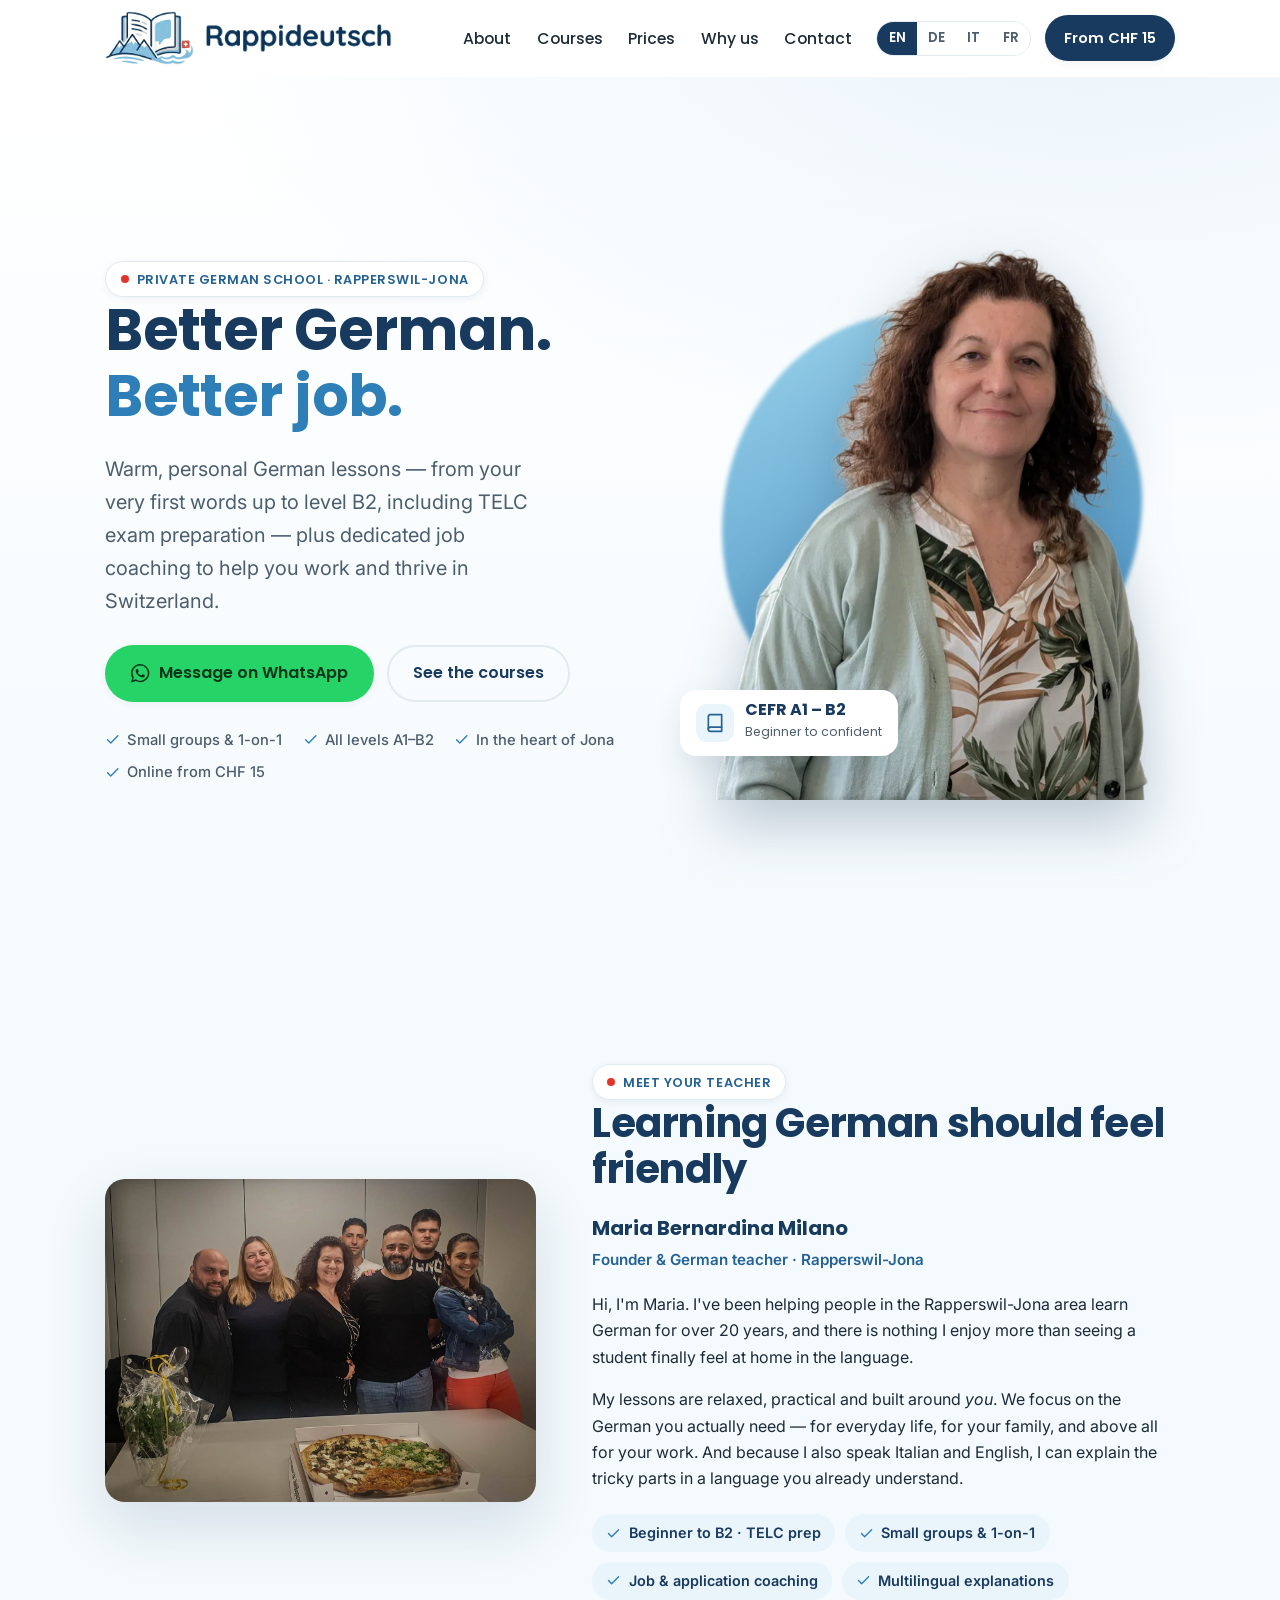
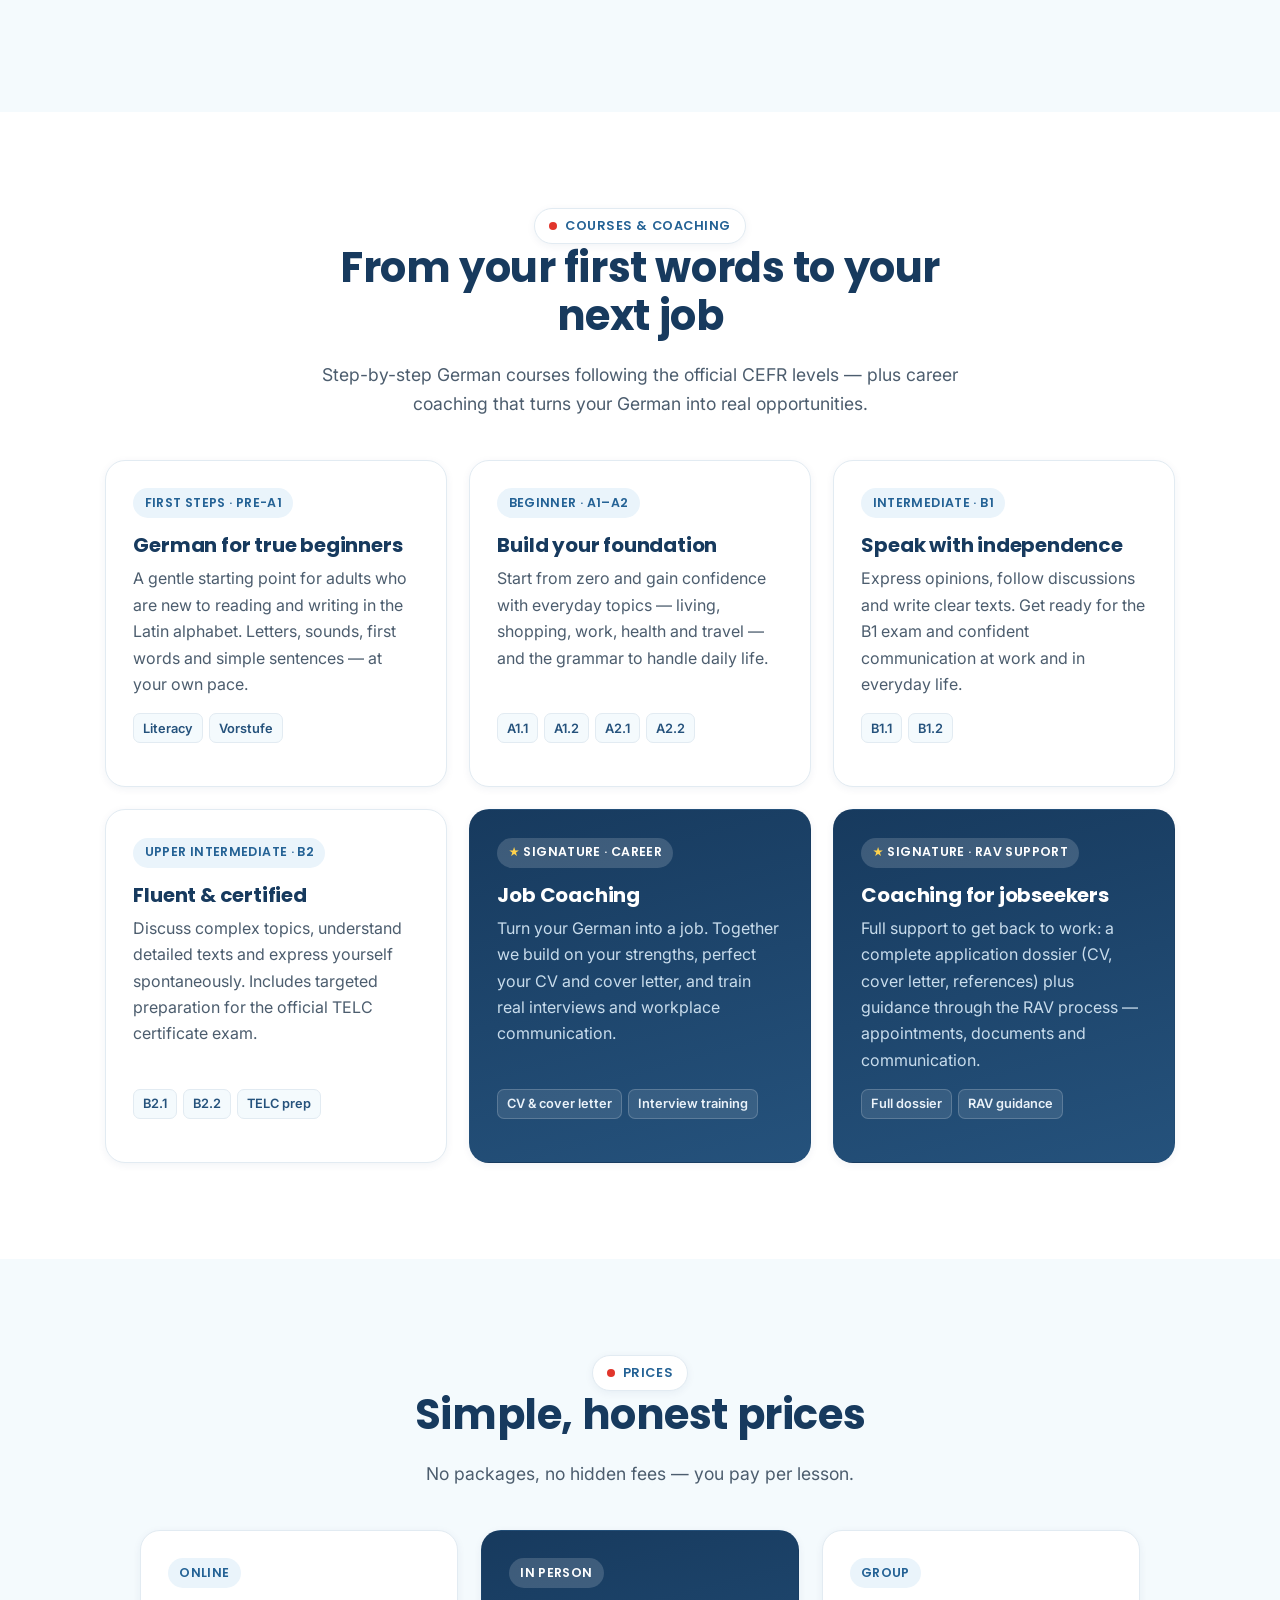
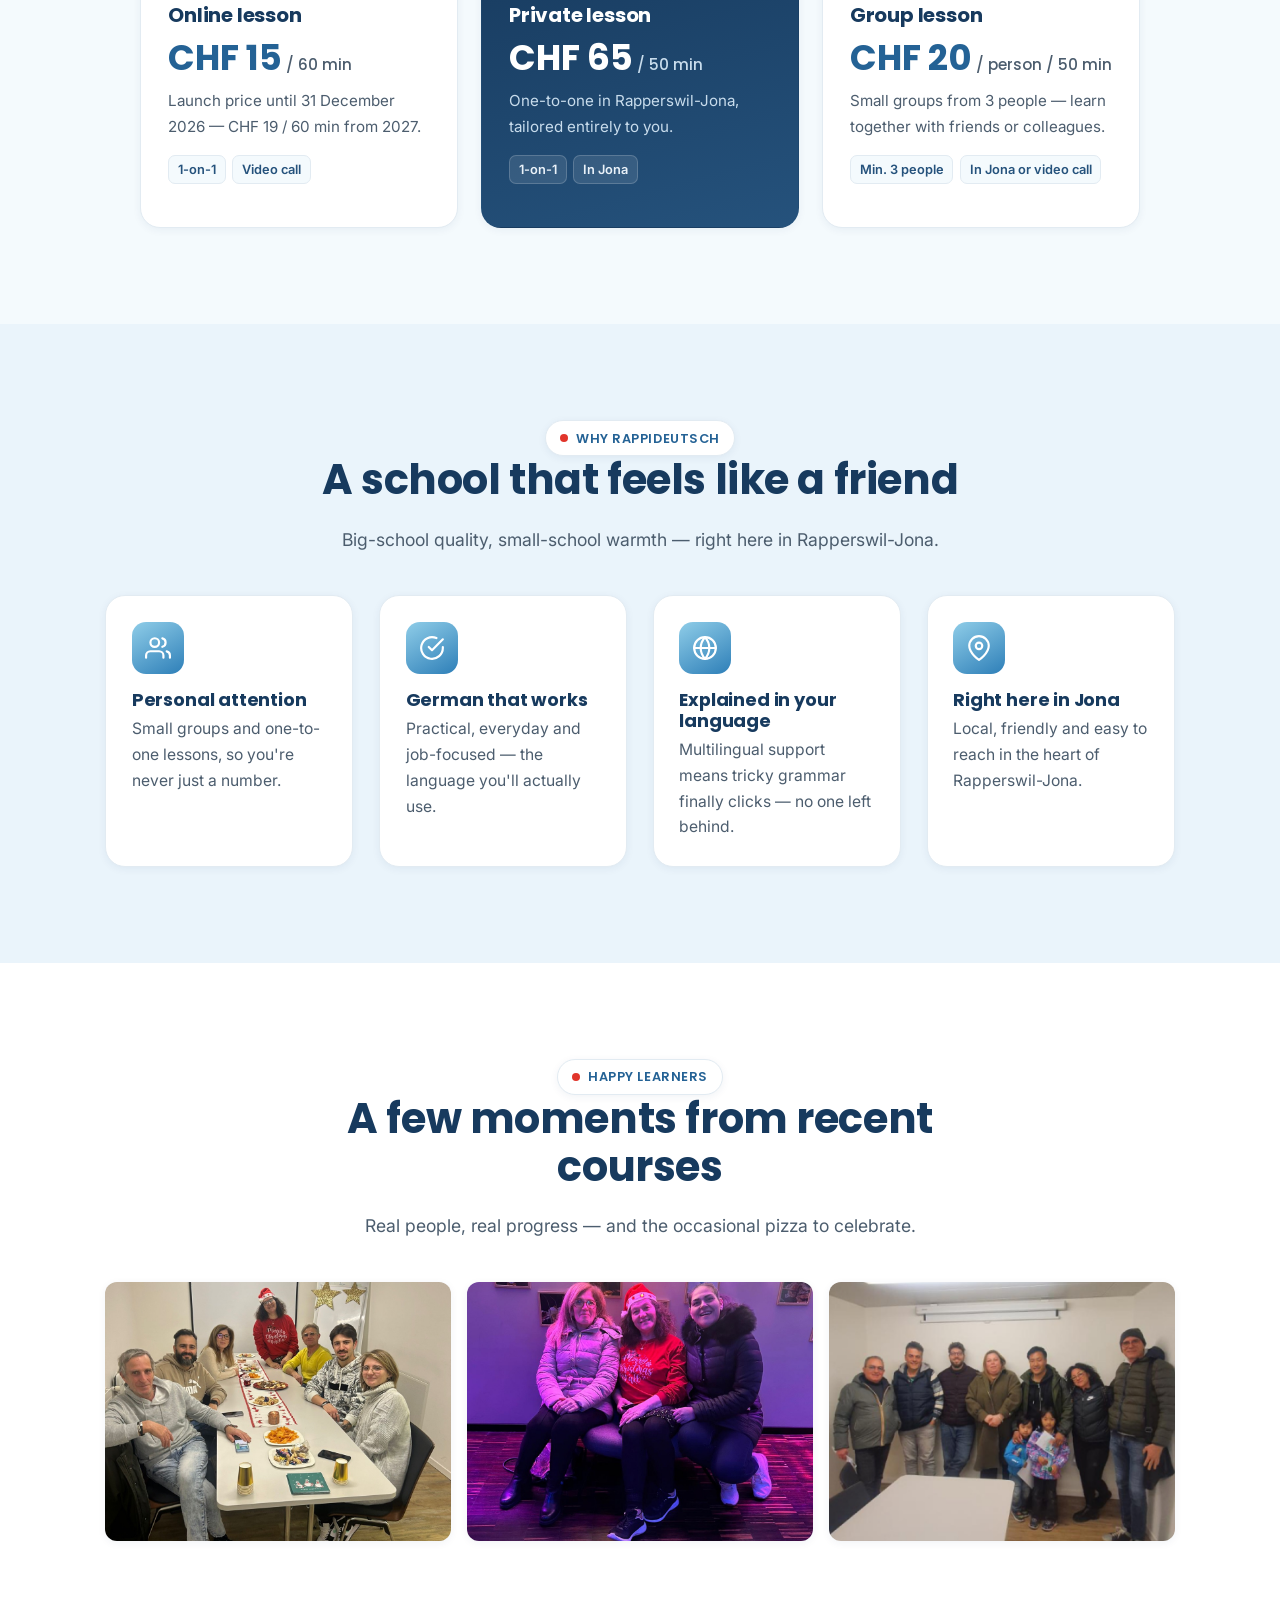
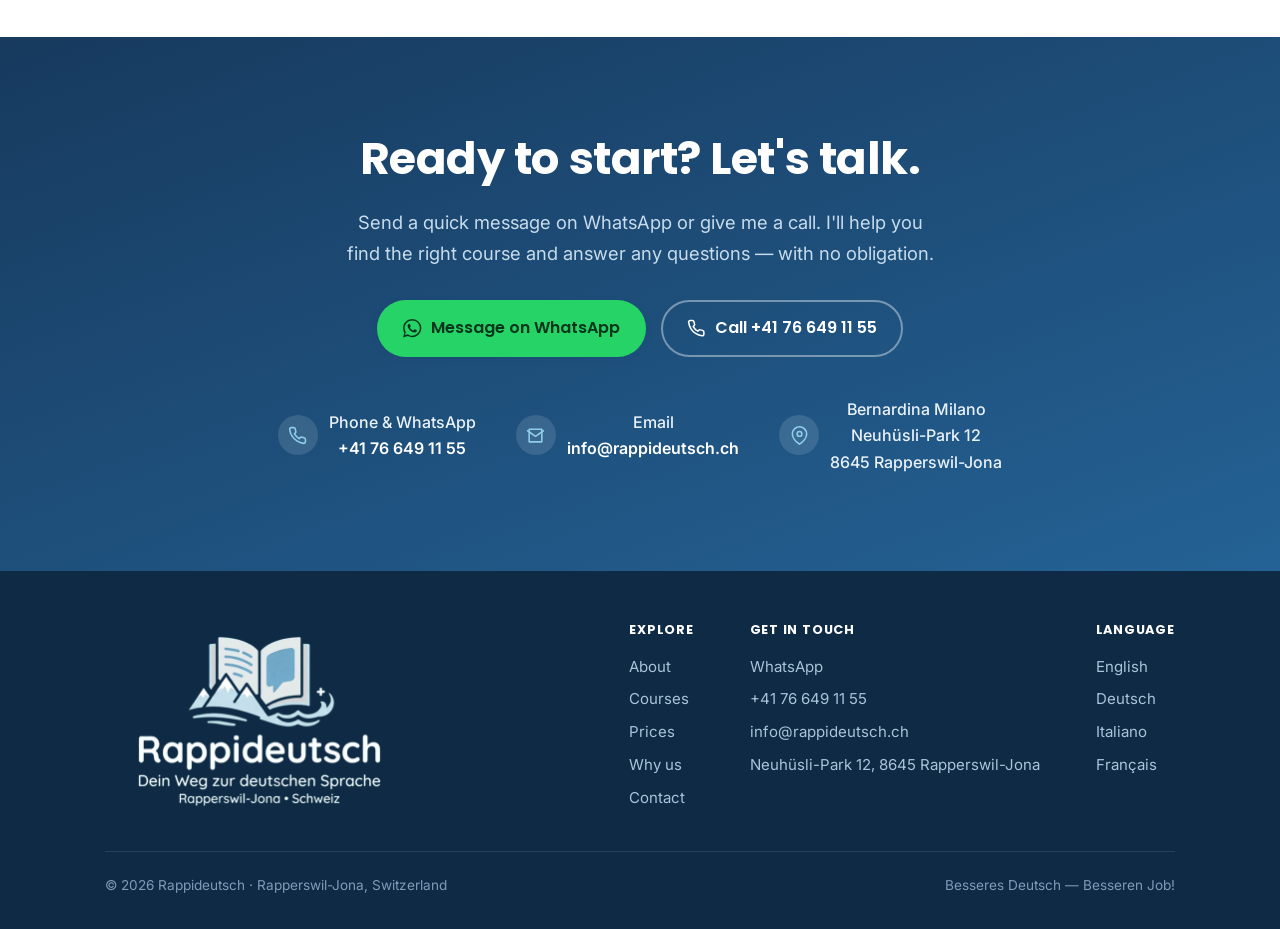
==== commit 4e66d0bf: "Simplify logo prominence: drop hero logo, resize footer logo Header lockup from the first attempt st" ====
--- a/docs/index.html
+++ b/docs/index.html
@@ -135,7 +135,6 @@
     <section class="hero" id="top">
       <div class="wrap hero-grid">
         <div class="hero-copy">
-          <img class="hero-logo" src="assets/img/logo.png" alt="Rappideutsch – Dein Weg zur deutschen Sprache" width="620" height="387" />
           <span class="eyebrow"><span class="dot"></span> Private German School · Rapperswil-Jona</span>
           <h1>Better German.<br /><span class="accent">Better job.</span></h1>
           <p class="hero-lead">Warm, personal German lessons — from your very first words up to level B2, including TELC exam preparation — plus dedicated job coaching to help you work and thrive in Switzerland.</p>
@@ -374,7 +373,6 @@
       <div class="footer-top">
         <div class="footer-brand">
           <img src="assets/img/logo-dark.png" alt="Rappideutsch" />
-          <p>Your path to the German language — in the heart of Rapperswil-Jona.</p>
         </div>
         <div class="footer-cols">
           <div>
--- a/docs/assets/styles.css
+++ b/docs/assets/styles.css
@@ -234,12 +234,6 @@
   gap: clamp(1.5rem, 4vw, 3rem);
   align-items: center;
   padding-block: clamp(2.5rem, 6vw, 4.5rem);
-}
-.hero-logo {
-  display: block;
-  width: clamp(200px, 24vw, 270px);
-  height: auto;
-  margin-bottom: 1.4rem;
 }
 .hero-copy h1 {
   font-size: clamp(2.3rem, 5.4vw, 3.6rem);
@@ -514,8 +508,7 @@
   align-items: flex-start;
   margin-bottom: 2rem;
 }
-.footer-brand img { height: 104px; width: auto; }
-.footer-brand p { margin: .8rem 0 0; max-width: 30ch; color: #8fb0cb; }
+.footer-brand img { height: 200px; width: auto; }
 .footer-cols { display: flex; gap: 3.5rem; flex-wrap: wrap; }
 .footer-cols h4 {
   font-family: var(--font-head);
@@ -562,7 +555,6 @@
   .hero-grid { grid-template-columns: 1fr; text-align: center; }
   .hero-copy { order: 2; }
   .hero-visual { order: 1; }
-  .hero-logo { margin-inline: auto; }
   .hero-lead { margin-inline: auto; }
   .hero-cta, .hero-trust { justify-content: center; }
   .hero-photo { width: min(320px, 80%); }
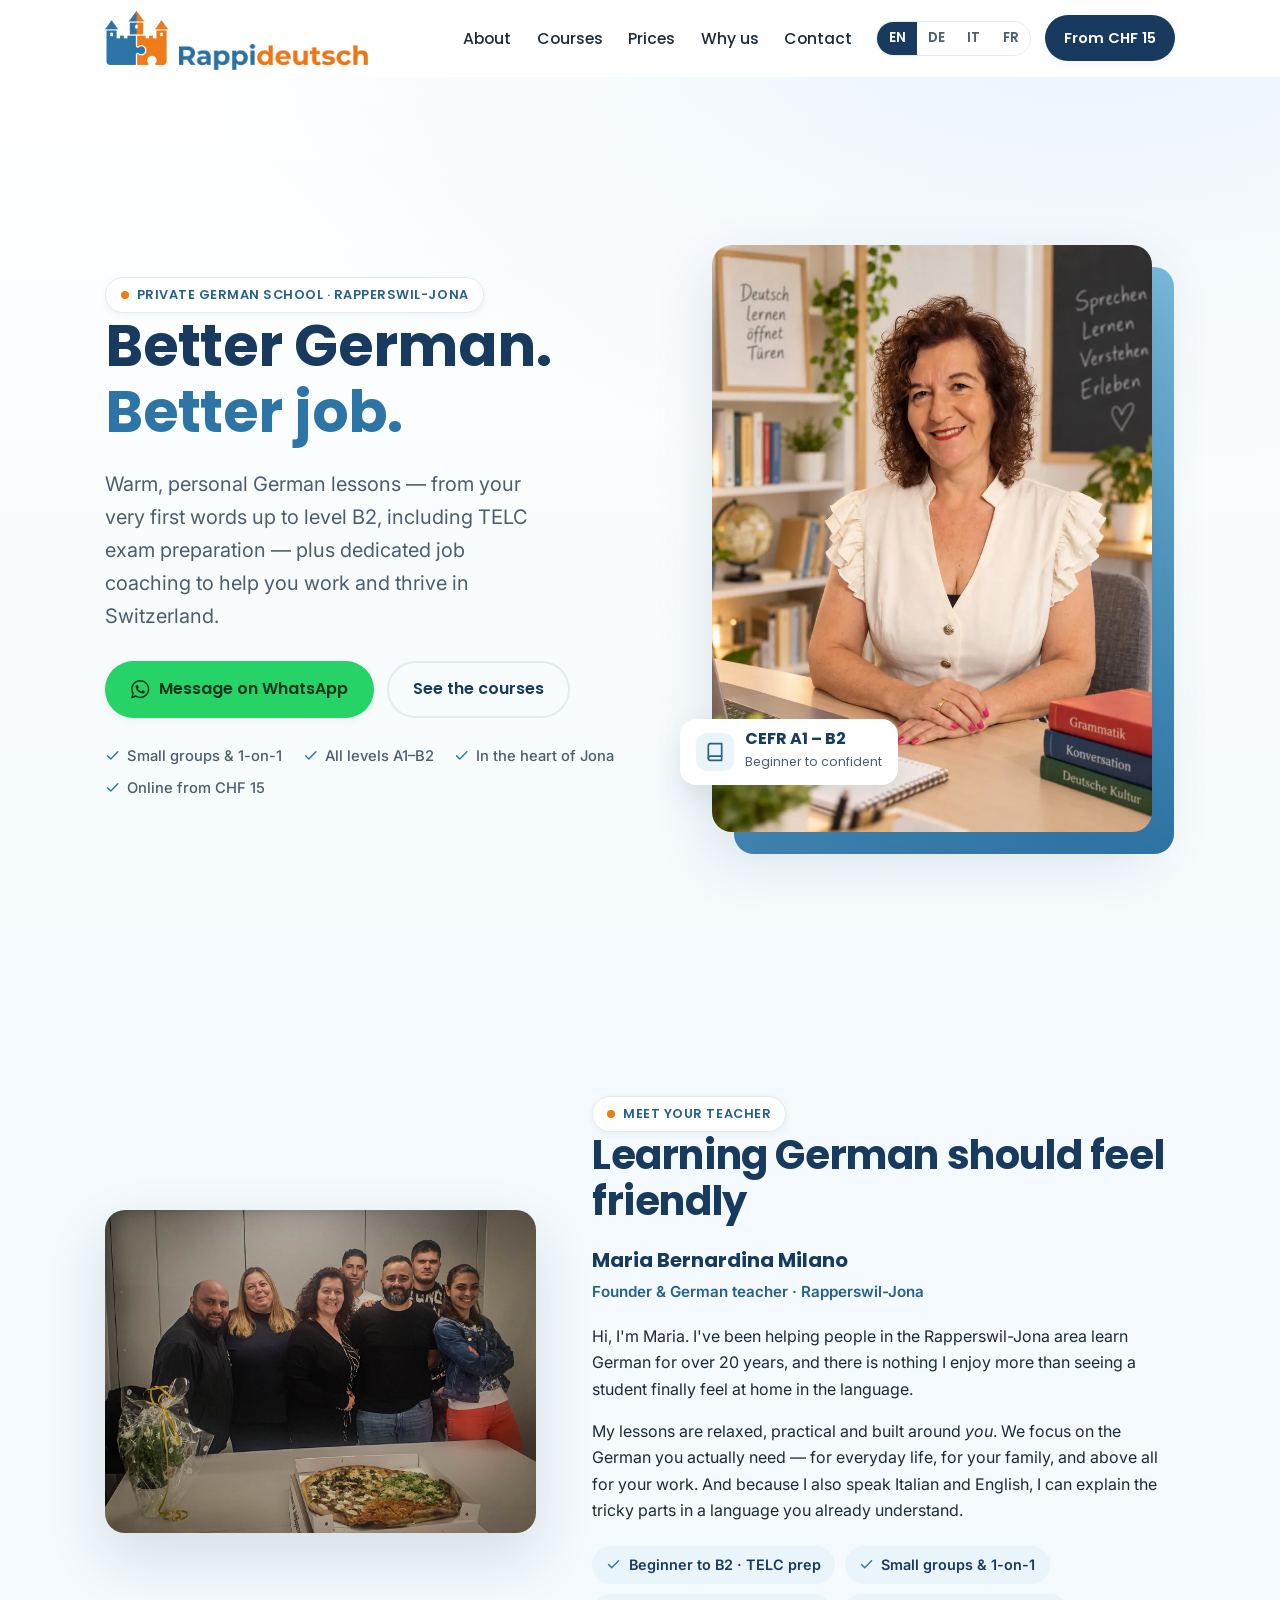
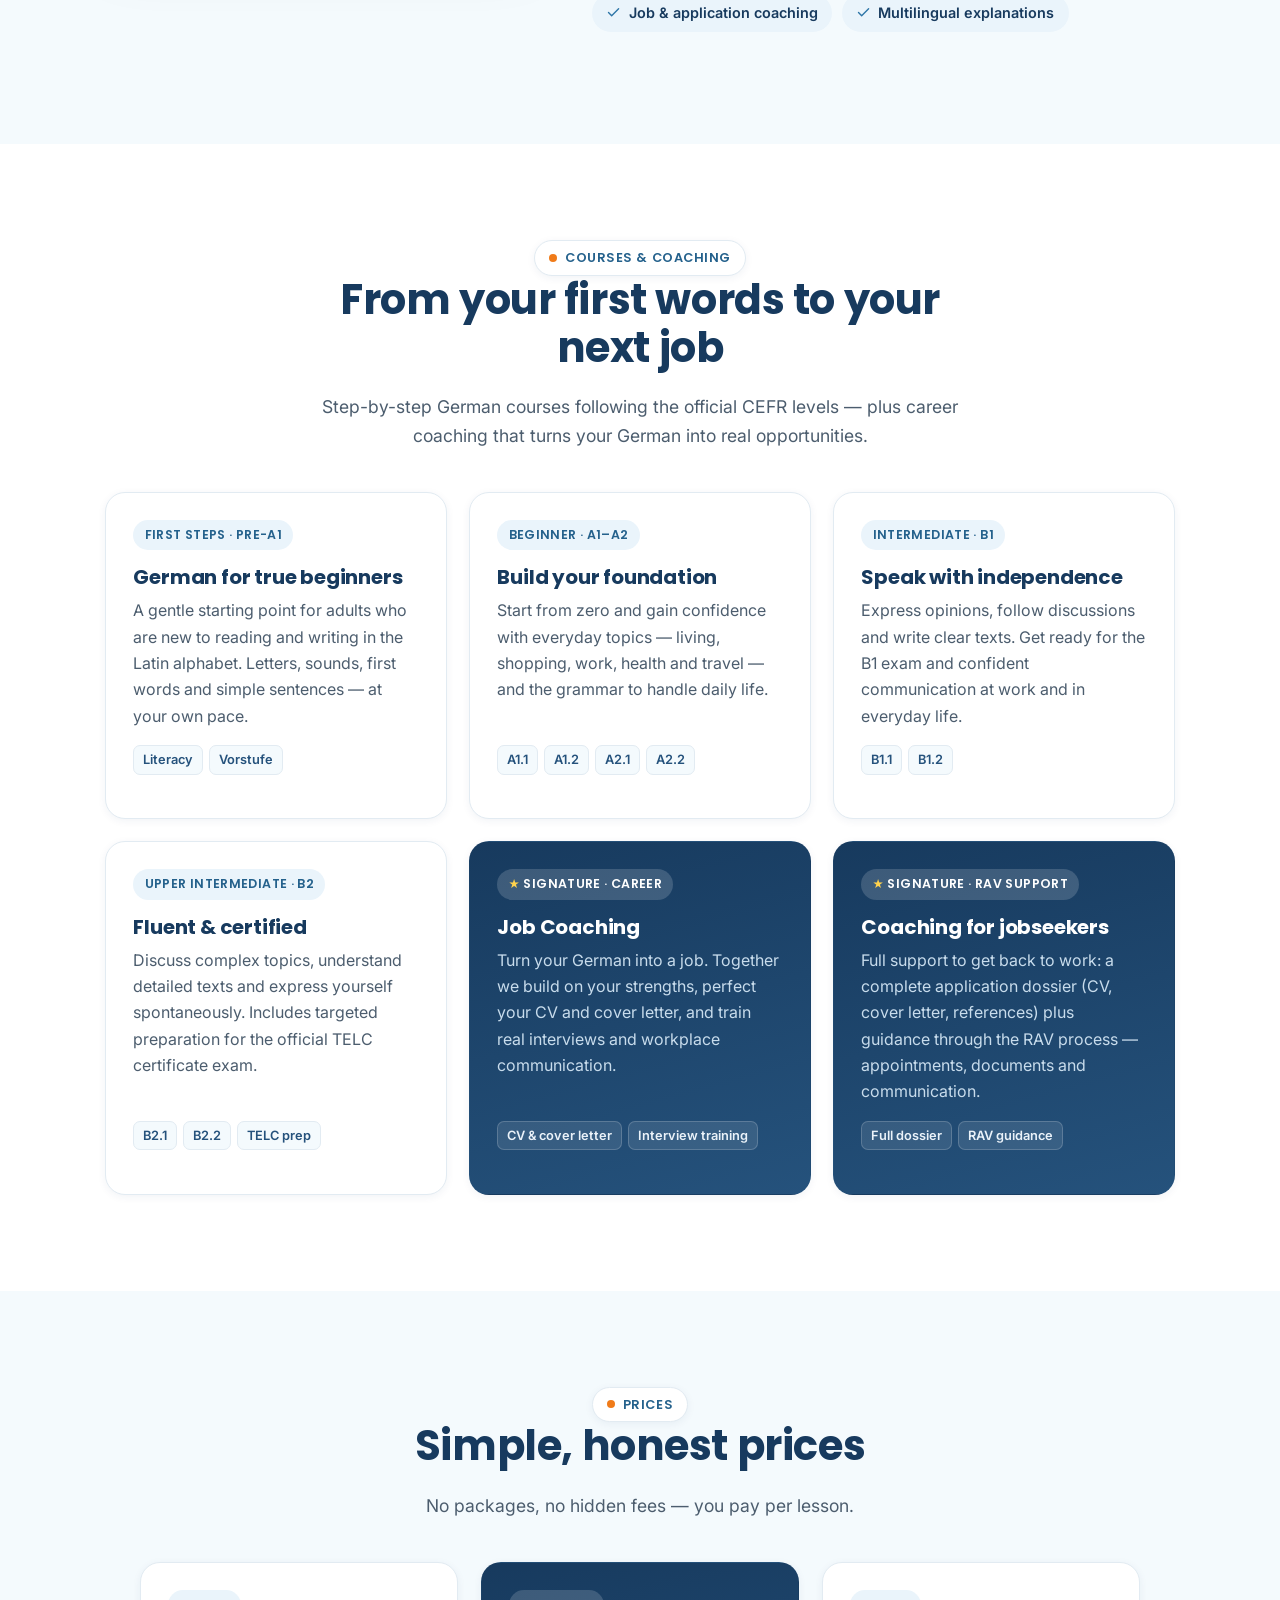
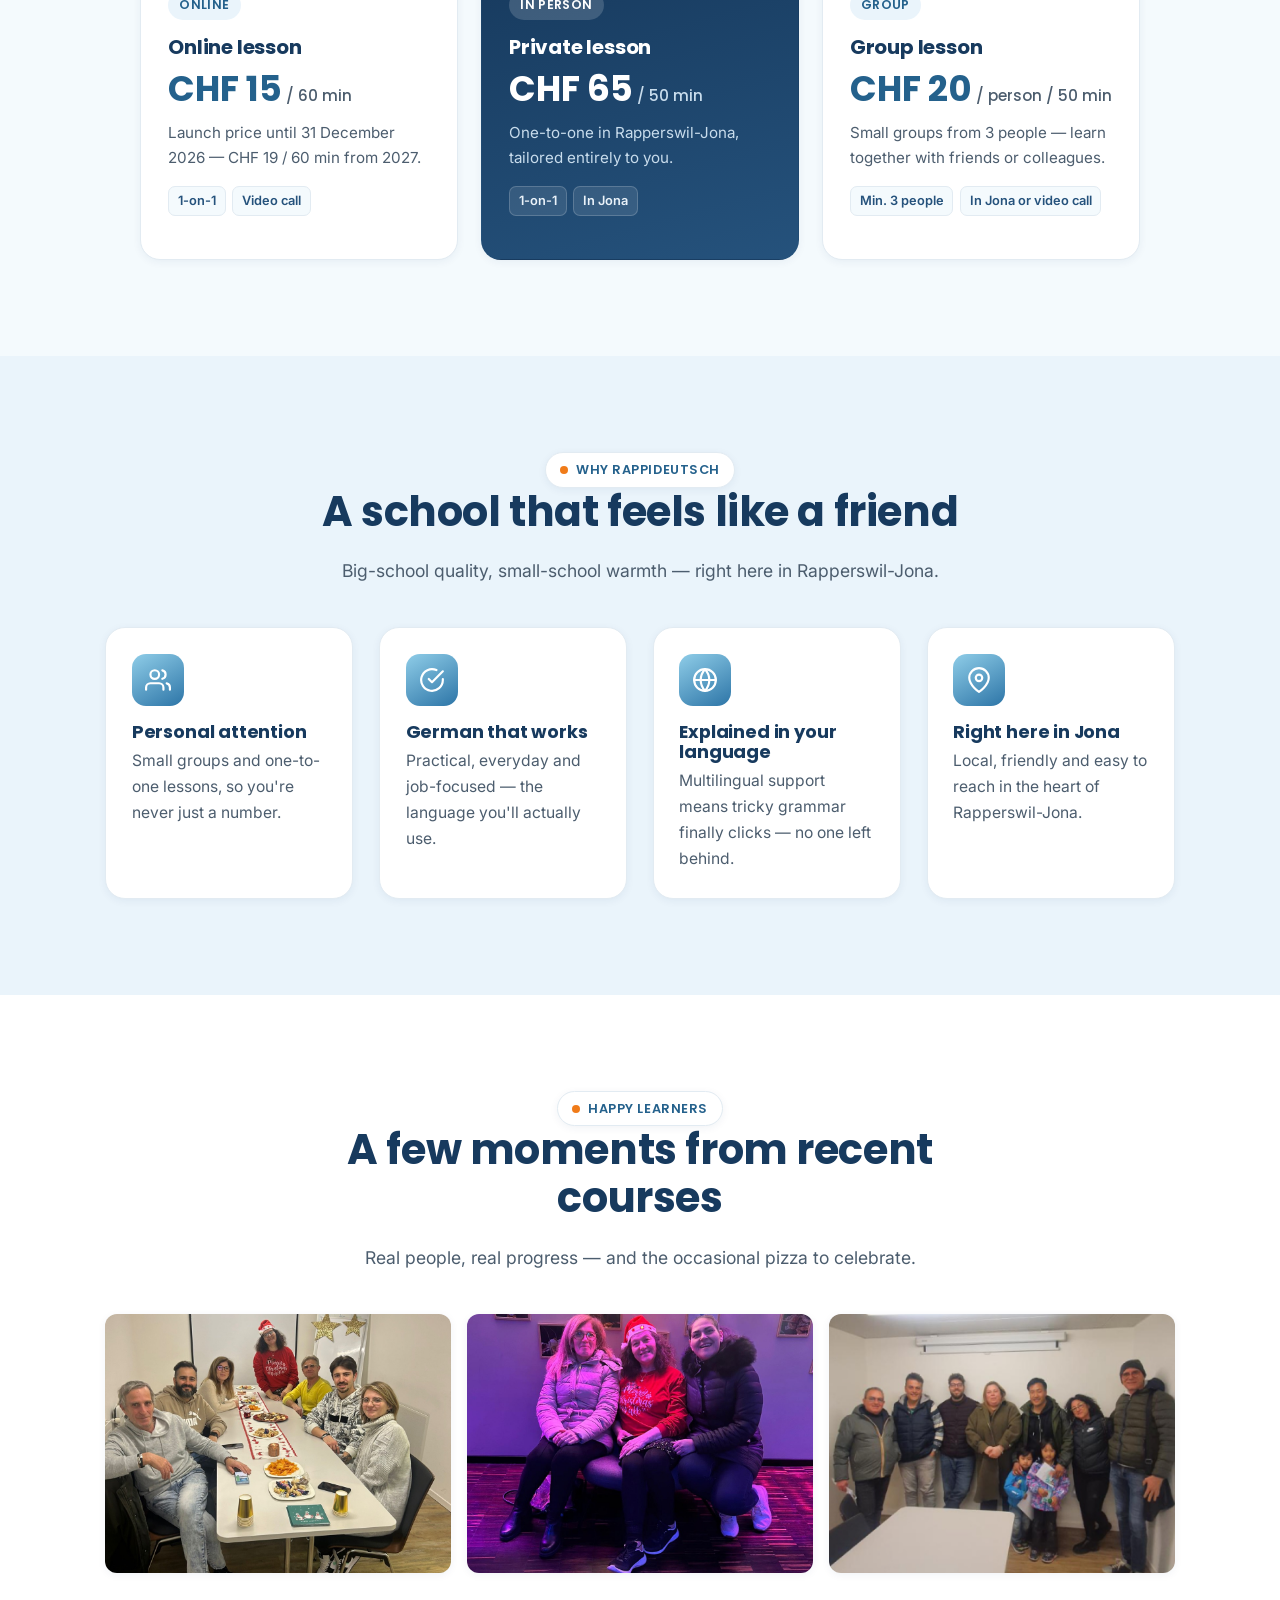
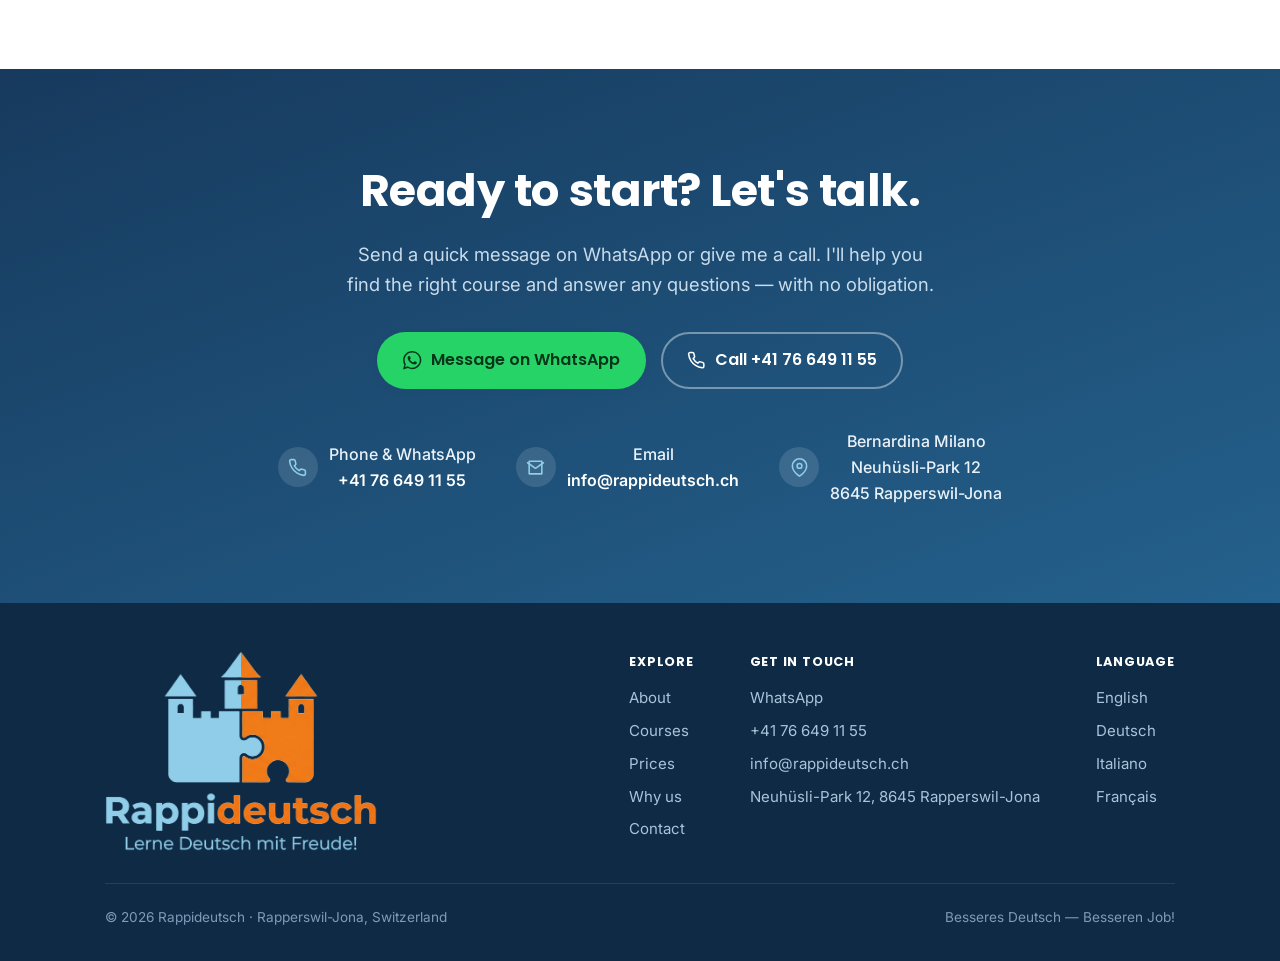
==== commit d1bfb908: "Switch to the castle logo and the new teacher photo Maria picked the castle/puzzle logo shown as "Ko" ====
--- a/docs/index.html
+++ b/docs/index.html
@@ -22,7 +22,7 @@
   <meta property="og:url" content="https://rappideutsch.ch/" />
   <meta property="og:locale" content="en_GB" />
   <meta property="og:image:width" content="1200" />
-  <meta property="og:image:height" content="823" />
+  <meta property="og:image:height" content="630" />
   <meta name="twitter:card" content="summary_large_image" />
 
   <!-- Structured data (local business card in search results) -->
@@ -103,8 +103,8 @@
   <header class="site-header">
     <nav class="nav wrap" aria-label="Main">
       <a class="brand" href="./" aria-label="Rappideutsch home">
-        <img class="brand-mark" src="assets/img/logo-mark.webp" alt="" width="480" height="291" />
-        <img class="brand-word" src="assets/img/logo-wordmark.webp" alt="Rappideutsch" width="900" height="145" />
+        <img class="brand-mark" src="assets/img/logo-mark.webp" alt="" width="420" height="360" />
+        <img class="brand-word" src="assets/img/logo-wordmark.webp" alt="Rappideutsch" width="900" height="124" />
       </a>
 
       <ul class="nav-links" id="nav-links">
@@ -155,7 +155,7 @@
 
         <div class="hero-visual">
           <div class="hero-blob" aria-hidden="true"></div>
-          <img class="hero-photo" src="assets/img/teacher.webp" alt="Maria, your German teacher at Rappideutsch" width="440" height="555" fetchpriority="high" />
+          <img class="hero-photo" src="assets/img/teacher.webp" alt="Maria, your German teacher at Rappideutsch" width="440" height="587" fetchpriority="high" />
           <div class="hero-badge">
             <span class="badge-icon">
               <svg viewBox="0 0 24 24" fill="none" stroke="currentColor" stroke-width="2" stroke-linecap="round" stroke-linejoin="round"><path d="M4 19.5A2.5 2.5 0 016.5 17H20"/><path d="M6.5 2H20v20H6.5A2.5 2.5 0 014 19.5v-15A2.5 2.5 0 016.5 2z"/></svg>
--- a/docs/assets/styles.css
+++ b/docs/assets/styles.css
@@ -8,12 +8,13 @@
   /* Brand palette (pulled from the logo) */
   --navy:        #173a5e;
   --navy-soft:   #25527c;
-  --blue:        #2e7fb8;
-  --blue-dark:   #246295;
+  --blue:        #2d75a7;   /* castle blue, sampled from the logo */
+  --blue-dark:   #24618c;
   --sky:         #8fcde8;
   --sky-soft:    #eaf4fb;
   --sky-tint:    #f4fafd;
-  --red:         #e1352b;   /* Swiss-red accent, used sparingly */
+  --orange:      #f07b19;   /* castle orange, sampled from the logo */
+  --red:         #e1352b;   /* Swiss-red accent, kept for flag contexts */
   --whatsapp:    #25d366;
   --whatsapp-dk: #1da851;
 
@@ -93,7 +94,7 @@
   border-radius: 999px;
   box-shadow: var(--shadow-sm);
 }
-.eyebrow .dot { width: 8px; height: 8px; border-radius: 50%; background: var(--red); }
+.eyebrow .dot { width: 8px; height: 8px; border-radius: 50%; background: var(--orange); }
 
 .section-head { max-width: 640px; margin-bottom: 2.6rem; }
 .section-head.center { margin-inline: auto; text-align: center; }
@@ -151,10 +152,12 @@
 }
 /* brand lockup: icon + wordmark cropped from the logo, laid out side by side
    so the name is legible at header size */
-.brand { display: flex; align-items: center; gap: .7rem; margin-right: auto; }
+.brand { display: flex; align-items: flex-end; gap: .7rem; margin-right: auto; }
 .brand img { width: auto; display: block; }
 .brand .brand-mark { height: 54px; }
-.brand .brand-word { height: 30px; }
+/* the wordmark sits on the castle's base line; the negative margin lets the
+   descenders of "pp" hang below it instead of lifting the whole word up */
+.brand .brand-word { height: 26px; margin-bottom: -4.9px; }
 
 .nav-links {
   display: flex;
@@ -262,22 +265,22 @@
 .hero-visual { position: relative; display: flex; justify-content: center; }
 .hero-blob {
   position: absolute;
-  inset: 0;
-  margin: auto;
-  width: min(420px, 90%);
-  aspect-ratio: 1 / 1;
+  z-index: 0;
+  top: 22px;
+  left: 50%;
+  transform: translateX(calc(-50% + 22px));
+  width: min(440px, 100%);
+  aspect-ratio: 3 / 4;
   background: linear-gradient(160deg, var(--sky) 0%, var(--blue) 100%);
-  border-radius: 46% 54% 58% 42% / 52% 44% 56% 48%;
-  filter: blur(2px);
-  opacity: .9;
-  z-index: 0;
+  border-radius: var(--radius);
 }
 .hero-photo {
   position: relative;
   z-index: 1;
   width: min(440px, 100%);
   height: auto;
-  filter: drop-shadow(0 22px 30px rgba(23,58,94,.28));
+  border-radius: var(--radius);
+  box-shadow: var(--shadow-lg);
 }
 .hero-badge {
   position: absolute;
@@ -558,7 +561,7 @@
   .hero-lead { margin-inline: auto; }
   .hero-cta, .hero-trust { justify-content: center; }
   .hero-photo { width: min(320px, 80%); }
-  .hero-blob { width: min(320px, 78%); }
+  .hero-blob  { width: min(320px, 80%); top: 16px; transform: translateX(calc(-50% + 16px)); }
 
   .about-grid { grid-template-columns: 1fr; }
   .about-photo { order: 2; max-width: 460px; margin-inline: auto; }
